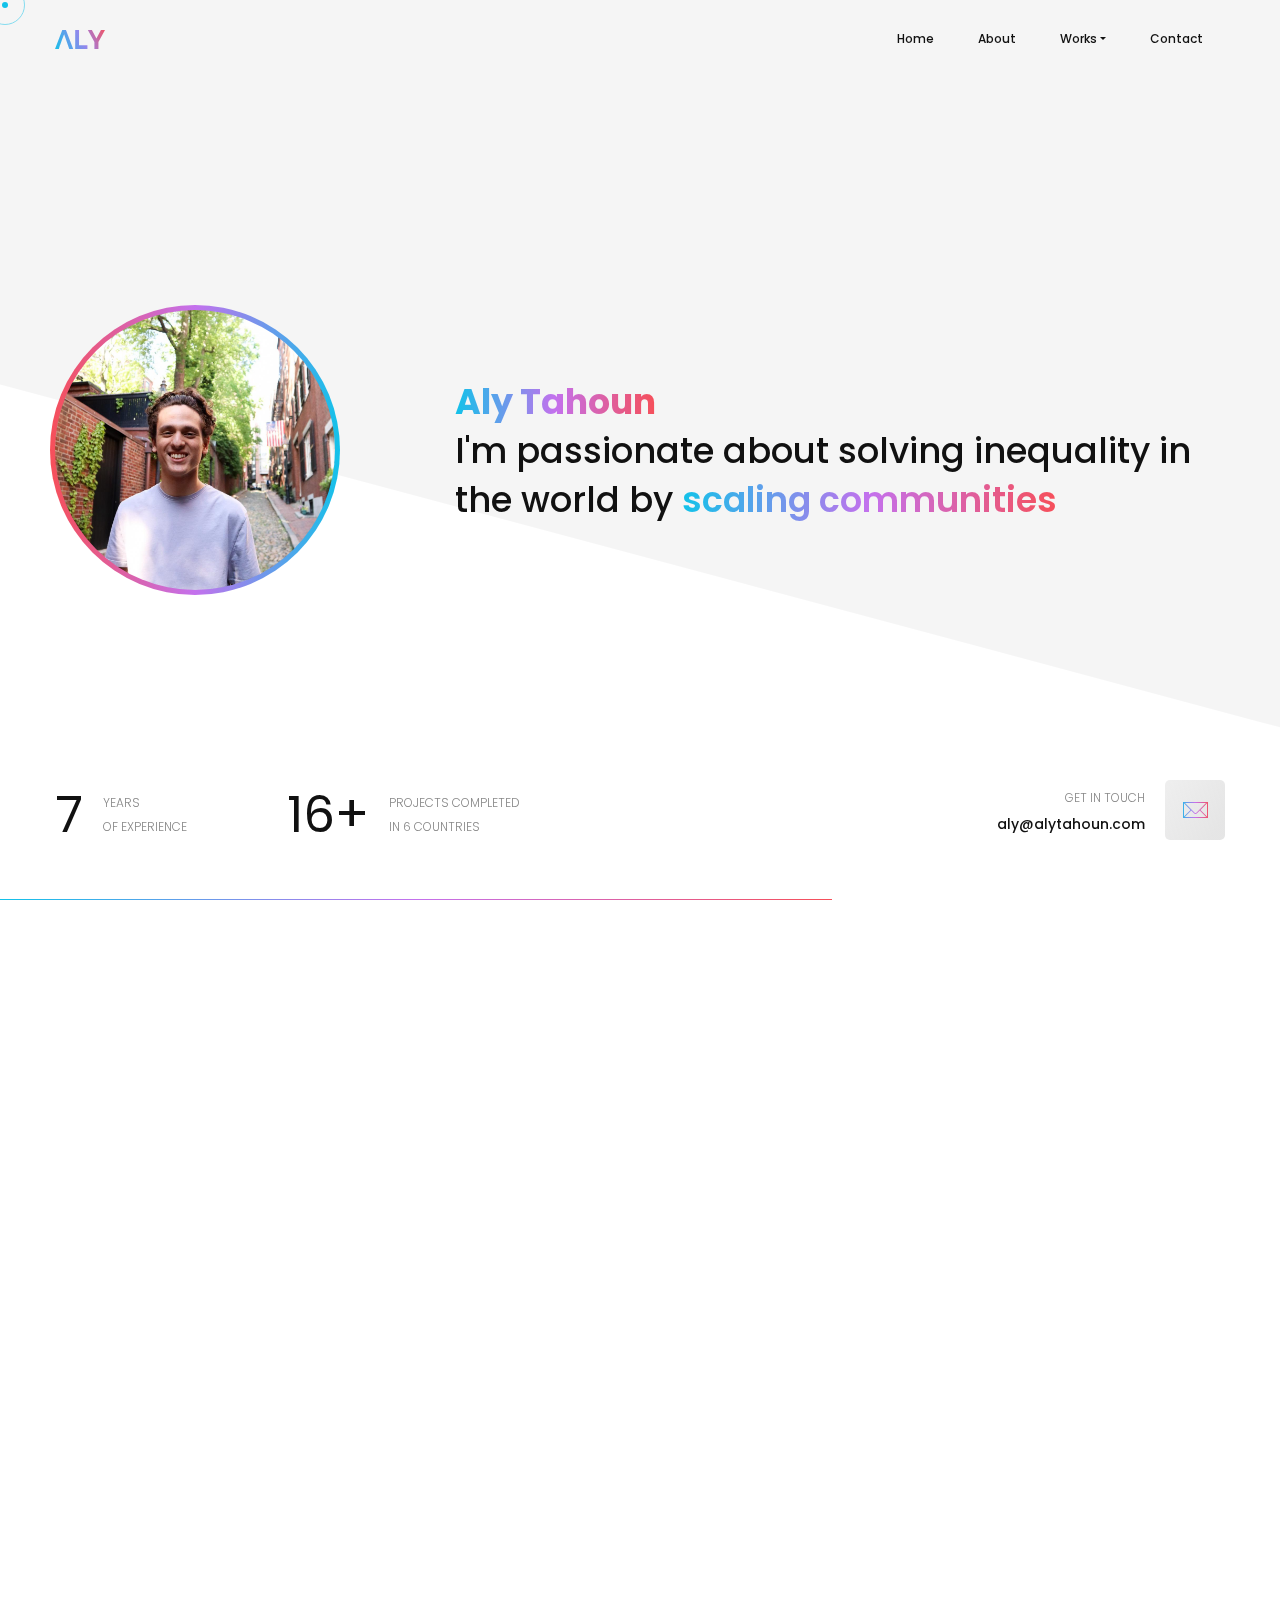
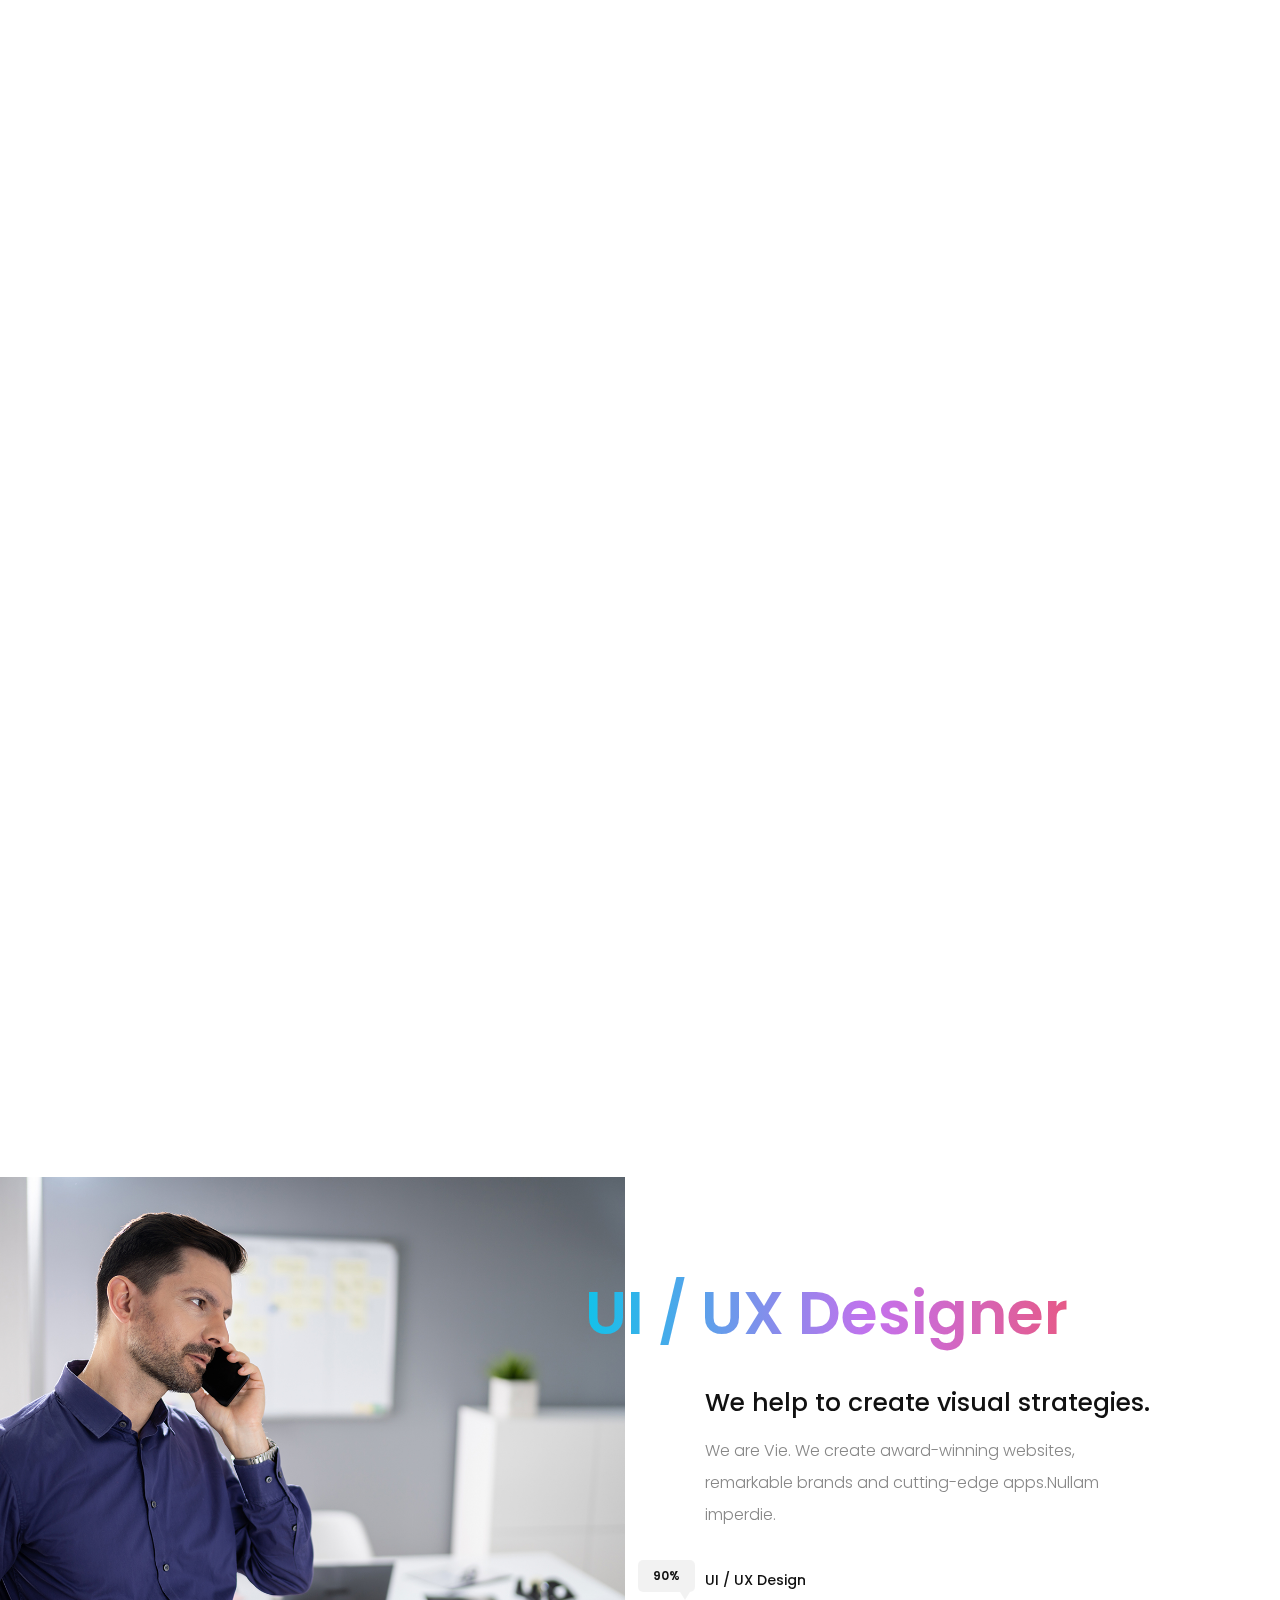
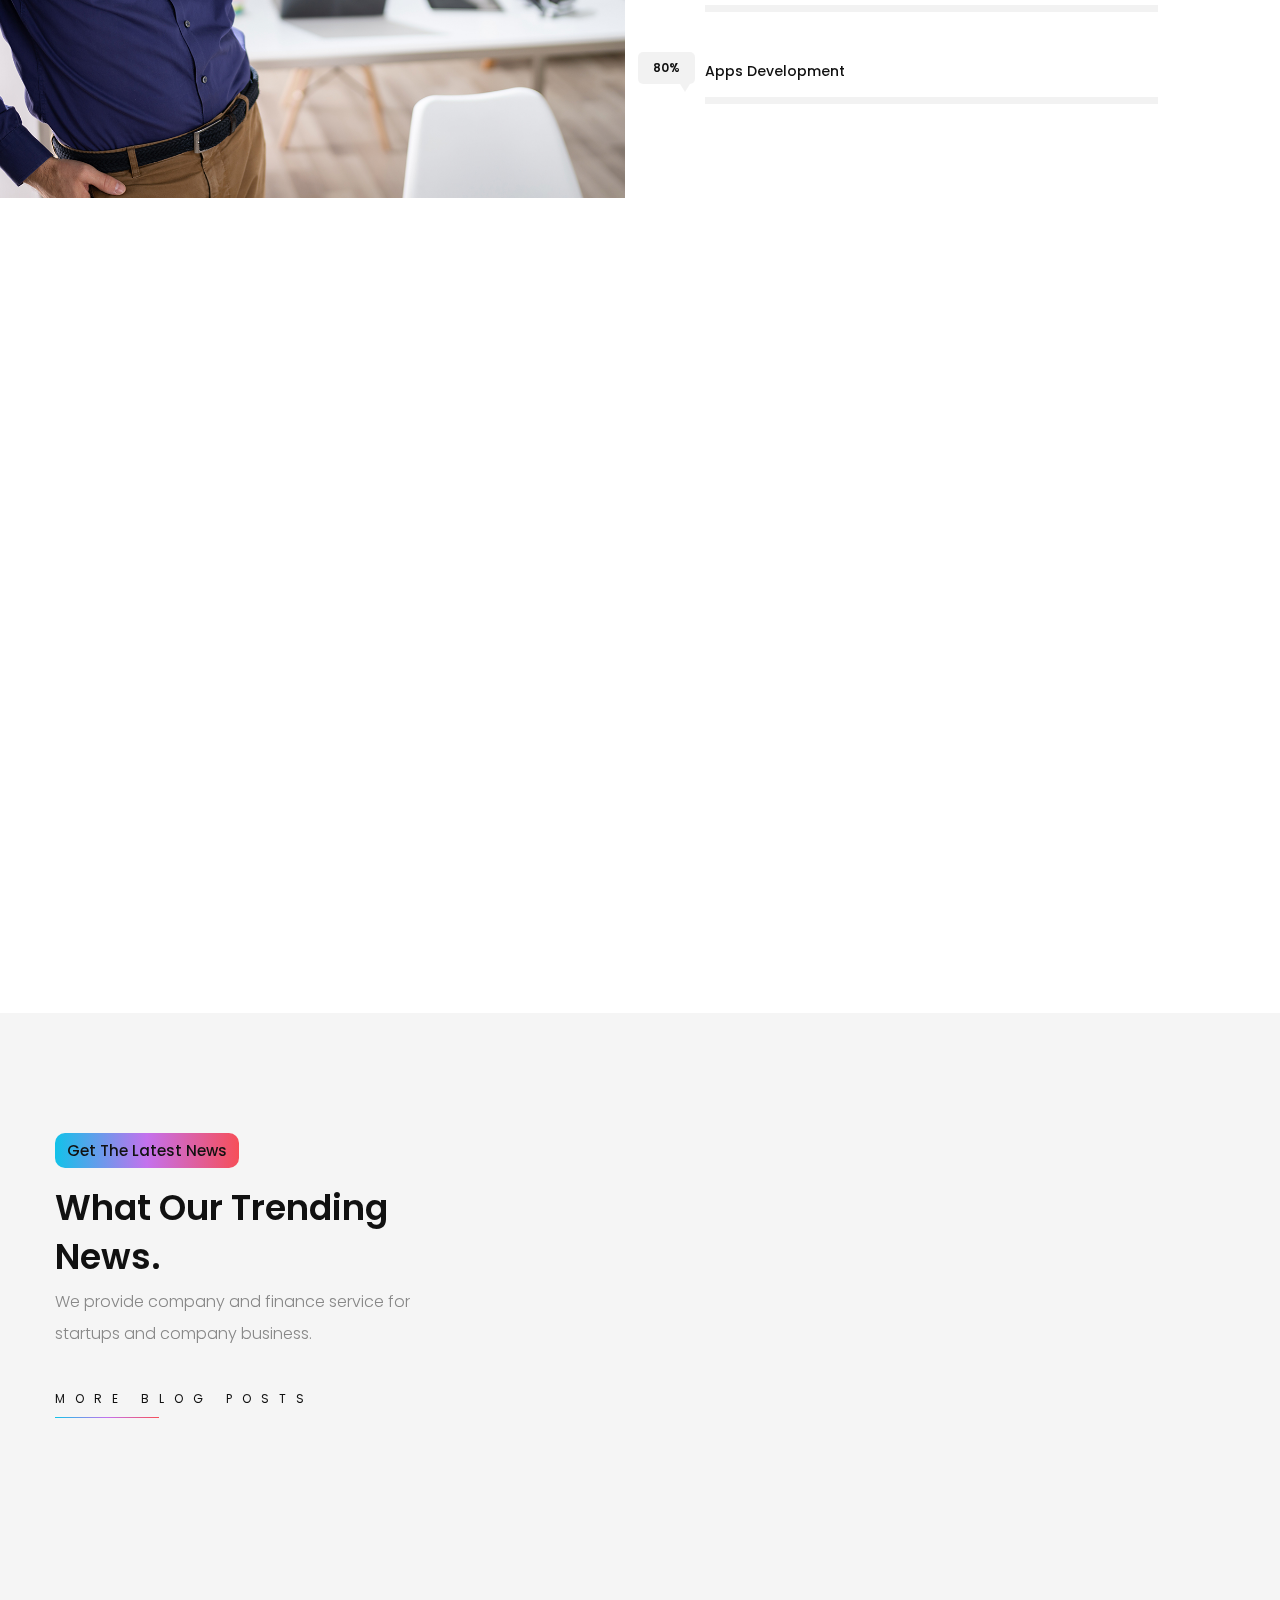
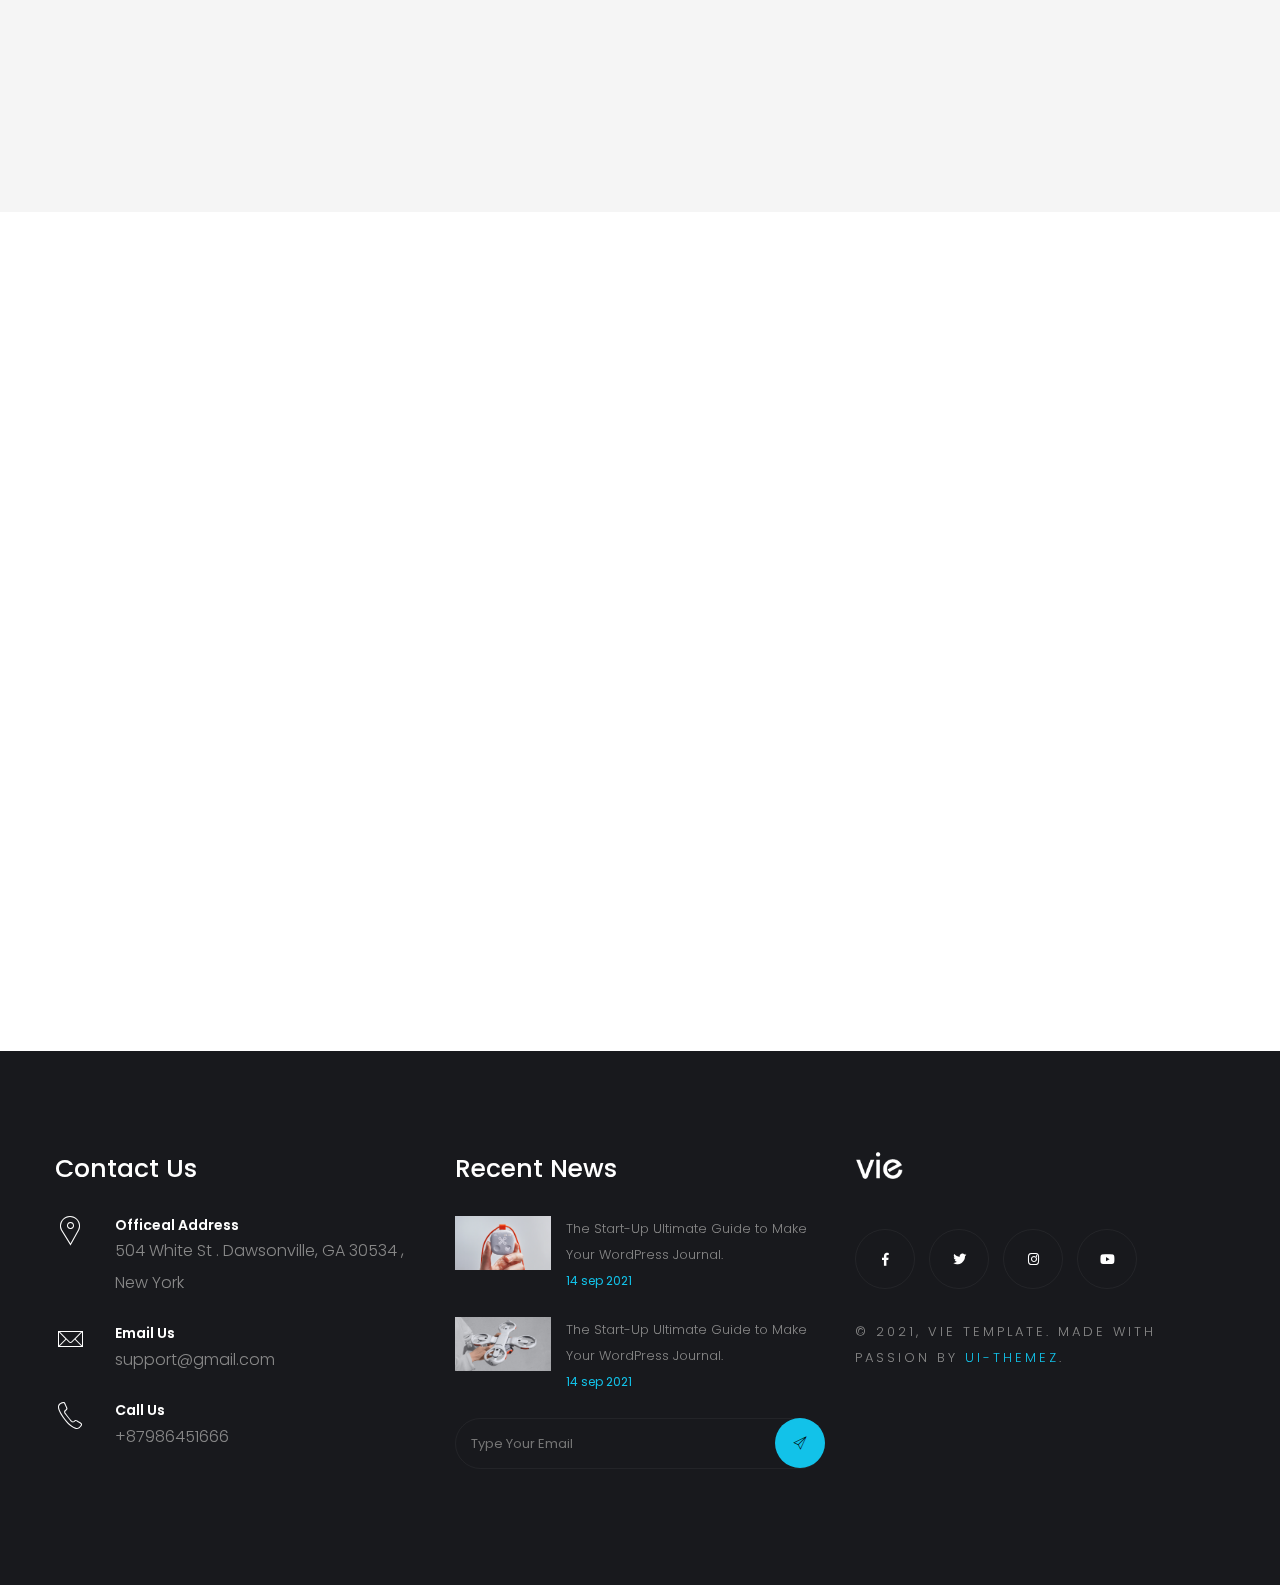
==== index.html @ 2eaebd4e "files init" ====
<!DOCTYPE html>
<html lang="zxx">
<head>

    <!-- Metas -->
    <meta charset="utf-8">
    <meta http-equiv="X-UA-Compatible" content="IE=edge" />
    <meta name="viewport" content="width=device-width, initial-scale=1, maximum-scale=1" />
    <meta name="keywords" content="innovation research Aly Tahoun " />
    <meta name="description" content="Explore the world in my eyes as I continue to " />
    <meta name="author" content="Aly Tahoun" />

    <!-- Title  -->
    <title>Aly Tahoun ✊</title>

    <!-- Favicon -->
    <link rel="shortcut icon" href="img/favicon.svg" />

    <!-- Google Fonts -->
    <link href="https://fonts.googleapis.com/css?family=Poppins:100,200,300,400,500,600,700,800,900&amp;display=swap"
        rel="stylesheet">
    <link
        href="https://fonts.googleapis.com/css2?family=Montserrat+Alternates:wght@100;200;300;400;500;600;700;800;900&amp;display=swap"
        rel="stylesheet">

    <!-- Plugins -->
    <link rel="stylesheet" href="css/plugins.css" />

    <!-- Core Style Css -->
    <link rel="stylesheet" href="css/style.css" />

</head>

<body>


    <!-- ==================== Start Loading ==================== -->

    <div class="loading">
        <span>A</span>
        <span>l</span>
        <span>y</span>
        <span> </span>
        <span>t</span>
        <span>a</span>
        <span>h</span>
        <span>o</span>
        <span>u</span>
        <span>n</span>
    </div>

    <div id="preloader">
    </div>

    <!-- ==================== End Loading ==================== -->



    <!-- ==================== Start progress-scroll-button ==================== -->

    <div class="progress-wrap cursor-pointer">
        <svg class="progress-circle svg-content" width="100%" height="100%" viewBox="-1 -1 102 102">
            <path d="M50,1 a49,49 0 0,1 0,98 a49,49 0 0,1 0,-98" />
        </svg>
    </div>

    <!-- ==================== End progress-scroll-button ==================== -->



    <!-- ==================== Start cursor ==================== -->

    <div class="mouse-cursor cursor-outer"></div>
    <div class="mouse-cursor cursor-inner"></div>

    <!-- ==================== End cursor ==================== -->



    <!-- ==================== Start Navbar ==================== -->

    <nav class="navbar navbar-expand-lg light">
        <div class="container">

            <!-- Logo -->
            <a class="logo" href="index.html">
                <img src="img/logo.svg" alt="logo">
            </a>

            <button class="navbar-toggler" type="button" data-toggle="collapse" data-target="#navbarSupportedContent"
                aria-controls="navbarSupportedContent" aria-expanded="false" aria-label="Toggle navigation">
                <span class="icon-bar"><i class="fas fa-bars"></i></span>
            </button>

            <!-- navbar links -->
            <div class="collapse navbar-collapse" id="navbarSupportedContent">
                <ul class="navbar-nav ml-auto">
                    <li class="nav-item">
                        <a class="nav-link" href="index.html">Home</a>
                    </li>
                    <li class="nav-item">
                        <a class="nav-link" href="about.html">About</a>
                    </li>
                    <li class="nav-item dropdown">
                        <a class="nav-link dropdown-toggle" data-toggle="dropdown" href="#" role="button"
                            aria-haspopup="true" aria-expanded="false">Works</a>
                        <div class="dropdown-menu">
                            <a class="dropdown-item" href="showcase.html">Showcase</a>
                            <a class="dropdown-item" href="works.html">Portfolio</a>
                        </div>
                    </li>
                    <li class="nav-item">
                        <a class="nav-link" href="contact.html">Contact</a>
                    </li>
                </ul>
            </div>
        </div>
    </nav>

    <!-- ==================== End Navbar ==================== -->



    <!-- ==================== Start Slider ==================== -->

    <header class="freelancre valign">
        <div class="container">
            <div class="row">
                <div class="col-lg-4">
                    <div class="img">
                        <img src="img/aly-head-2.jpeg" alt="">
                    </div>
                </div>
                <div class="col-lg-8 valign">
                    <div class="cont">
                        <h1 class="cd-headline clip"><b class="heading-font">Aly Tahoun</b><br>I'm passionate about solving inequality in the world
                            by <span class="cd-words-wrapper">
                                <b class="is-visible color-font fw-600">scaling communities</b>
                                <b class="color-font fw-600">spearheading change</b>
                                <b class="color-font fw-600">pursuing education</b>
                            </span></h1>
                    </div>
                </div>
            </div>

            <div class="states">
                <div class="container">
                    <ul class="flex">
                        <li class="flex">
                            <div class="numb valign">
                                <h3>7</h3>
                            </div>
                            <div class="text valign">
                                <p>Years <br> Of Experience</p>
                            </div>
                        </li>

                        <li class="flex">
                            <div class="numb valign">
                                <h3>16+</h3>
                            </div>
                            <div class="text valign">
                                <p>Projects Completed <br> In 6 Countries </p>
                            </div>
                        </li>

                        <li class="mail-us">
                            <a href="mailto:mailto:alyttahoun@gmail.com?subject=What's Up!">
                                <div class="flex">
                                    <div class="text valign">
                                        <div class="full-width">
                                            <p>Get In Touch</p>
                                            <h6>aly@alytahoun.com</h6>
                                        </div>
                                    </div>
                                    <div class="mail-icon">
                                        <div class="icon-box">
                                            <span class="icon color-font pe-7s-mail"></span>
                                        </div>
                                    </div>
                                </div>
                            </a>
                        </li>
                    </ul>
                </div>
            </div>
        </div>
        <div class="line bottom left"></div>
    </header>

    <!-- ==================== End Slider ==================== -->



    <!-- ==================== Start Services ==================== -->

    <section class="services box lficon section-padding position-re">
        <div class="container">
            <div class="row justify-content-center">
                <div class="col-lg-8 col-md-10">
                    <div class="sec-head  text-center">
                        <h6 class="wow fadeIn" data-wow-delay=".5s">Best Features</h6>
                        <h3 class="wow color-font">We are a new digital product development agency</h3>
                    </div>
                </div>
            </div>
            <div class="row">
                <div class="col-lg-6 wow fadeInLeft" data-wow-delay=".5s">
                    <div class="item-box no-curve">
                        <div>
                            <span class="icon color-font pe-7s-paint-bucket"></span>
                        </div>
                        <div class="cont">
                            <h6>Graphic Design</h6>
                            <p>Tempore corrupti temporibus fuga earum asperiores fugit laudantium.</p>
                        </div>
                    </div>
                </div>
                <div class="col-lg-6 wow fadeInLeft" data-wow-delay=".7s">
                    <div class="item-box no-curve">
                        <div>
                            <span class="icon color-font pe-7s-phone"></span>
                        </div>
                        <div class="cont">
                            <h6>Web & Mobile Design</h6>
                            <p>Tempore corrupti temporibus fuga earum asperiores fugit.</p>
                        </div>
                    </div>
                </div>
                <div class="col-lg-6 wow fadeInLeft" data-wow-delay=".9s">
                    <div class="item-box no-curve">
                        <div>
                            <span class="icon color-font pe-7s-display1"></span>
                        </div>
                        <div class="cont">
                            <h6>Social media Marketing</h6>
                            <p>Tempore corrupti temporibus fuga earum asperiores fugit.</p>
                        </div>
                    </div>
                </div>
                <div class="col-lg-6 wow fadeInLeft" data-wow-delay=".5s">
                    <div class="item-box no-curve">
                        <div>
                            <span class="icon color-font pe-7s-diskette"></span>
                        </div>
                        <div class="cont">
                            <h6>Document Legal Policy</h6>
                            <p>Tempore corrupti temporibus fuga earum asperiores fugit laudantium.</p>
                        </div>
                    </div>
                </div>
            </div>
        </div>
        <div class="line bottom right"></div>
    </section>

    <!-- ==================== End Services ==================== -->



    <!-- ==================== Start works ==================== -->

    <section class="portfolio-frl section-padding pb-70">
        <div class="container">
            <div class="row justify-content-center">
                <div class="col-lg-8 col-md-10">
                    <div class="sec-head  text-center">
                        <h6 class="wow fadeIn" data-wow-delay=".5s">Portfolio</h6>
                        <h3 class="wow color-font">Our Recent Web Design & <br> Some Past Projects.</h3>
                    </div>
                </div>
            </div>
        </div>
        <div class="container">
            <div class="row">

                <!-- filter links -->
                <div class="filtering col-12">
                    <div class="filter wow fadeIn" data-wow-delay=".5s">
                        <span data-filter='*' class="active">All</span>
                        <span data-filter='.brand'>Branding</span>
                        <span data-filter='.web'>Mobile App</span>
                        <span data-filter='.graphic'>Creative</span>
                    </div>
                </div>

                <!-- gallery -->
                <div class="gallery full-width">

                    <!-- gallery item -->
                    <div class="col-md-6 items graphic lg-mr wow fadeInUp" data-wow-delay=".4s">
                        <div class="item-img">
                            <div class="cont">
                                <h6>Creative Mobile App</h6>
                                <p>Ui / Ux creative mobile app design</p>
                            </div>
                            <a href="project-details2.html" class="rota">
                                <img src="img/portfolio/freelancer/1.jpg" alt="image">
                                <div class="item-img-overlay"></div>
                            </a>
                            <div class="tags">
                                <span>
                                    <a href="#0">App</a>
                                </span>
                                <span>
                                    <a href="#0">Fitnes</a>
                                </span>
                                <span>
                                    <a href="#0">Creative</a>
                                </span>
                            </div>
                        </div>
                    </div>

                    <!-- gallery item -->
                    <div class="col-md-6 items web wow fadeInUp" data-wow-delay=".4s">
                        <div class="item-img">
                            <div class="cont">
                                <h6>Creative Mobile App</h6>
                                <p>Ui / Ux creative mobile app design</p>
                            </div>
                            <a href="project-details2.html" class="rota">
                                <img src="img/portfolio/freelancer/2.jpg" alt="image">
                                <div class="item-img-overlay"></div>
                            </a>
                            <div class="tags">
                                <span>
                                    <a href="#0">App</a>
                                </span>
                                <span>
                                    <a href="#0">Fitnes</a>
                                </span>
                                <span>
                                    <a href="#0">Creative</a>
                                </span>
                            </div>
                        </div>
                    </div>

                    <!-- gallery item -->
                    <div class="col-md-6 items web wow fadeInUp" data-wow-delay=".4s">
                        <div class="item-img">
                            <div class="cont">
                                <h6>Creative Mobile App</h6>
                                <p>Ui / Ux creative mobile app design</p>
                            </div>
                            <a href="project-details2.html" class="rota">
                                <img src="img/portfolio/freelancer/3.jpg" alt="image">
                                <div class="item-img-overlay"></div>
                            </a>
                            <div class="tags">
                                <span>
                                    <a href="#0">App</a>
                                </span>
                                <span>
                                    <a href="#0">Fitnes</a>
                                </span>
                                <span>
                                    <a href="#0">Creative</a>
                                </span>
                            </div>
                        </div>
                    </div>

                    <!-- gallery item -->
                    <div class="col-md-6 items web graphic wow fadeInUp" data-wow-delay=".4s">
                        <div class="item-img">
                            <div class="cont">
                                <h6>Creative Mobile App</h6>
                                <p>Ui / Ux creative mobile app design</p>
                            </div>
                            <a href="project-details2.html" class="rota">
                                <img src="img/portfolio/freelancer/4.jpg" alt="image">
                                <div class="item-img-overlay"></div>
                            </a>
                            <div class="tags">
                                <span>
                                    <a href="#0">App</a>
                                </span>
                                <span>
                                    <a href="#0">Fitnes</a>
                                </span>
                                <span>
                                    <a href="#0">Creative</a>
                                </span>
                            </div>
                        </div>
                    </div>

                    <!-- gallery item -->
                    <div class="col-md-6 items brand wow fadeInUp" data-wow-delay=".4s">
                        <div class="item-img">
                            <div class="cont">
                                <h6>Creative Mobile App</h6>
                                <p>Ui / Ux creative mobile app design</p>
                            </div>
                            <a href="project-details2.html" class="rota">
                                <img src="img/portfolio/freelancer/5.jpg" alt="image">
                                <div class="item-img-overlay"></div>
                            </a>
                            <div class="tags">
                                <span>
                                    <a href="#0">App</a>
                                </span>
                                <span>
                                    <a href="#0">Fitnes</a>
                                </span>
                                <span>
                                    <a href="#0">Creative</a>
                                </span>
                            </div>
                        </div>
                    </div>

                    <!-- gallery item -->
                    <div class="col-md-6 items brand wow fadeInUp" data-wow-delay=".4s">
                        <div class="item-img">
                            <div class="cont">
                                <h6>Creative Mobile App</h6>
                                <p>Ui / Ux creative mobile app design</p>
                            </div>
                            <a href="project-details2.html" class="rota">
                                <img src="img/portfolio/freelancer/6.jpg" alt="image">
                                <div class="item-img-overlay"></div>
                            </a>
                            <div class="tags">
                                <span>
                                    <a href="#0">App</a>
                                </span>
                                <span>
                                    <a href="#0">Fitnes</a>
                                </span>
                                <span>
                                    <a href="#0">Creative</a>
                                </span>
                            </div>
                        </div>
                    </div>

                </div>

            </div>
        </div>
    </section>

    <!-- ==================== End works ==================== -->



    <!-- ==================== Start about ==================== -->

    <section class="about-cr">
        <div class="container-fluid">
            <div class="row">
                <div class="col-lg-6 img md-mb50">
                    <img src="img/intro/4.jpg" alt="">
                </div>
                <div class="col-lg-5 valign">
                    <div class="cont full-width">
                        <h3 class="color-font">UI / UX Designer</h3>
                        <h5 class="co-tit mb-15">We help to create
                            visual strategies.</h5>
                        <p>We are Vie. We create award-winning websites, remarkable brands and cutting-edge
                            apps.Nullam
                            imperdie.</p>
                        <div class="skills-box mt-40">
                            <div class="skill-item">
                                <h5 class="fz-14 mb-15">UI / UX Design</h5>
                                <div class="skill-progress">
                                    <div class="progres" data-value="90%"></div>
                                </div>
                            </div>
                            <div class="skill-item">
                                <h5 class="fz-14 mb-15">Apps Development</h5>
                                <div class="skill-progress">
                                    <div class="progres" data-value="80%"></div>
                                </div>
                            </div>
                        </div>
                    </div>
                </div>
            </div>
        </div>
    </section>

    <!-- ==================== End about ==================== -->



    <!-- ==================== Start testimonials ==================== -->

    <section class="testimonials section-padding">
        <div class="container">
            <div class="row justify-content-center">
                <div class="col-lg-8 col-md-10">
                    <div class="sec-head  text-center">
                        <h6 class="wow fadeIn" data-wow-delay=".5s">Testimonials</h6>
                        <h3 class="wow color-font">We love our clients from all over the world.</h3>
                    </div>
                </div>
            </div>
        </div>
        <div class="container-fluid position-re">
            <div class="row wow fadeInUp" data-wow-delay=".5s">
                <div class="col-lg-12">
                    <div class="slic-item">
                        <div class="item">
                            <div class="info inf-lrg valign">
                                <div class="cont">
                                    <div class="author">
                                        <div class="img">
                                            <img src="img/clients/1.jpg" alt="">
                                        </div>
                                        <h6 class="author-name color-font">Alex Regelman</h6>
                                        <span class="author-details">Co-founder, Colabrio</span>
                                    </div>
                                </div>
                            </div>
                            <p class="fz-20 fw-200">I would highly recommend Vie Digital. I worked with the team on an
                                animation for our
                                ‘Click & Collect’ service.</p>
                        </div>
                        <div class="item">
                            <div class="info inf-lrg valign">
                                <div class="cont">
                                    <div class="author">
                                        <div class="img">
                                            <img src="img/clients/1.jpg" alt="">
                                        </div>
                                        <h6 class="author-name color-font">Alex Regelman</h6>
                                        <span class="author-details">Co-founder, Colabrio</span>
                                    </div>
                                </div>
                            </div>
                            <p class="fz-20 fw-200">I would highly recommend Vie Digital. I worked with the team on an
                                animation for our
                                ‘Click & Collect’ service.</p>
                        </div>
                        <div class="item">
                            <div class="info inf-lrg valign">
                                <div class="cont">
                                    <div class="author">
                                        <div class="img">
                                            <img src="img/clients/1.jpg" alt="">
                                        </div>
                                        <h6 class="author-name color-font">Alex Regelman</h6>
                                        <span class="author-details">Co-founder, Colabrio</span>
                                    </div>
                                </div>
                            </div>
                            <p class="fz-20 fw-200">I would highly recommend Vie Digital. I worked with the team on an
                                animation for our
                                ‘Click & Collect’ service.</p>
                        </div>
                        <div class="item">
                            <div class="info inf-lrg valign">
                                <div class="cont">
                                    <div class="author">
                                        <div class="img">
                                            <img src="img/clients/1.jpg" alt="">
                                        </div>
                                        <h6 class="author-name color-font">Alex Regelman</h6>
                                        <span class="author-details">Co-founder, Colabrio</span>
                                    </div>
                                </div>
                            </div>
                            <p class="fz-20 fw-200">I would highly recommend Vie Digital. I worked with the team on an
                                animation for our
                                ‘Click & Collect’ service.</p>
                        </div>
                    </div>
                </div>
            </div>

            <div class="arrows">
                <div class="container">
                    <div class="next cursor-pointer">
                        <span class="pe-7s-angle-right"></span>
                    </div>
                    <div class="prev cursor-pointer">
                        <span class="pe-7s-angle-left"></span>
                    </div>
                </div>
            </div>
        </div>
    </section>

    <!-- ==================== End testimonials ==================== -->



    <!-- ==================== Start Blog ==================== -->

    <section class="blog-list section-padding sub-bg">
        <div class="container">
            <div class="row">
                <div class="col-lg-4">
                    <div class="head md-mb50">
                        <h6 class="back-color">Get The Latest News</h6>
                        <h3>What Our Trending News.</h3>
                        <p>We provide company and finance service for
                            startups and company business.</p>
                        <a href="#0">
                            <span>More Blog Posts</span>
                        </a>
                    </div>
                </div>
                <div class="col-lg-7 offset-lg-1">
                    <div class="item wow fadeInUp" data-wow-delay=".3s">
                        <div class="img valign">
                            <img src="img/blog/1.jpg" alt="">
                        </div>
                        <div class="cont valign">
                            <div>
                                <div class="info">
                                    <a href="#0" class="date">
                                        <span><i>06</i> August</span>
                                    </a>
                                    <span>/</span>
                                    <a href="#0" class="tag">
                                        <span>WordPress</span>
                                    </a>
                                </div>
                                <h5>
                                    <a href="#0">How to use solid color combine with simple furnitures.</a>
                                </h5>
                            </div>
                        </div>
                    </div>
                    <div class="item wow fadeInUp" data-wow-delay=".5s">
                        <div class="img valign">
                            <img src="img/blog/2.jpg" alt="">
                        </div>
                        <div class="cont valign">
                            <div>
                                <div class="info">
                                    <a href="#0" class="date">
                                        <span><i>06</i> August</span>
                                    </a>
                                    <span>/</span>
                                    <a href="#0" class="tag">
                                        <span>WordPress</span>
                                    </a>
                                </div>
                                <h5>
                                    <a href="#0">How to use solid color combine with simple furnitures.</a>
                                </h5>
                            </div>
                        </div>
                    </div>
                    <div class="item wow fadeInUp" data-wow-delay=".3s">
                        <div class="img valign">
                            <img src="img/blog/3.jpg" alt="">
                        </div>
                        <div class="cont valign">
                            <div>
                                <div class="info">
                                    <a href="#0" class="date">
                                        <span><i>06</i> August</span>
                                    </a>
                                    <span>/</span>
                                    <a href="#0" class="tag">
                                        <span>WordPress</span>
                                    </a>
                                </div>
                                <h5>
                                    <a href="#0">How to use solid color combine with simple furnitures.</a>
                                </h5>
                            </div>
                        </div>
                    </div>
                </div>
            </div>
        </div>
    </section>

    <!-- ==================== End Blog ==================== -->



    <!-- ==================== Start Contact ==================== -->

    <section class="contact-sec style2 section-padding position-re">
        <div class="container">
            <div class="row justify-content-center">
                <div class="col-lg-8 col-md-10">
                    <div class="sec-head  text-center">
                        <h6 class="wow fadeIn" data-wow-delay=".5s">Contact Us</h6>
                        <h3 class="wow color-font">Let’s Get in Touch And Make Magic Together.</h3>
                    </div>
                </div>
            </div>
            <div class="row justify-content-center">
                <div class="col-lg-10">
                    <div class="form wow fadeInUp" data-wow-delay=".5s">
                        <form id="contact-form" method="post" action="https://www.smartinnovates.com/uithemez/item/vie1/vie-light/contact.php">

                            <div class="messages"></div>

                            <div class="controls">

                                <div class="row">
                                    <div class="col-lg-4">
                                        <div class="form-group">
                                            <input id="form_name" type="text" name="name" placeholder="Name"
                                                required="required">
                                        </div>
                                    </div>
                                    <div class="col-lg-4">
                                        <div class="form-group">
                                            <input id="form_email" type="email" name="email" placeholder="Email"
                                                required="required">
                                        </div>
                                    </div>
                                    <div class="col-lg-4">
                                        <div class="form-group">
                                            <input id="form_name" type="text" name="name" placeholder="Name"
                                                required="required">
                                        </div>
                                    </div>
                                    <div class="col-12">
                                        <div class="form-group">
                                            <textarea id="form_message" name="message" placeholder="Message" rows="4"
                                                required="required"></textarea>
                                        </div>
                                    </div>
                                    <div class="col-12">
                                        <div class="text-center">
                                            <a href="#0" class="butn bord curve mt-30">
                                                <span>Send Massege</span>
                                            </a>
                                        </div>
                                    </div>
                                </div>
                            </div>
                        </form>
                    </div>
                </div>
            </div>
        </div>
    </section>

    <!-- ==================== End Contact ==================== -->



    <!-- ==================== Start Footer ==================== -->

    <footer class="sub-bg">
        <div class="container">
            <div class="row">
                <div class="col-lg-4">
                    <div class="item md-mb50">
                        <div class="title">
                            <h5>Contact Us</h5>
                        </div>
                        <ul>
                            <li>
                                <span class="icon pe-7s-map-marker"></span>
                                <div class="cont">
                                    <h6>Officeal Address</h6>
                                    <p>504 White St . Dawsonville,
                                        GA 30534 , New York</p>
                                </div>
                            </li>
                            <li>
                                <span class="icon pe-7s-mail"></span>
                                <div class="cont">
                                    <h6>Email Us</h6>
                                    <p>support@gmail.com</p>
                                </div>
                            </li>
                            <li>
                                <span class="icon pe-7s-call"></span>
                                <div class="cont">
                                    <h6>Call Us</h6>
                                    <p>+87986451666</p>
                                </div>
                            </li>
                        </ul>
                    </div>
                </div>
                <div class="col-lg-4">
                    <div class="item md-mb50">
                        <div class="title">
                            <h5>Recent News</h5>
                        </div>
                        <ul>
                            <li>
                                <div class="img">
                                    <img src="img/blog/1.jpg" alt="">
                                </div>
                                <div class="sm-post">
                                    <p>The Start-Up Ultimate Guide to Make Your WordPress
                                        Journal.</p>
                                    <span class="date">14 sep 2021</span>
                                </div>
                            </li>
                            <li>
                                <div class="img">
                                    <img src="img/blog/2.jpg" alt="">
                                </div>
                                <div class="sm-post">
                                    <p>The Start-Up Ultimate Guide to Make Your WordPress
                                        Journal.</p>
                                    <span class="date">14 sep 2021</span>
                                </div>
                            </li>
                            <li>
                                <div class="subscribe">
                                    <input type="text" placeholder="Type Your Email">
                                    <span class="subs pe-7s-paper-plane"></span>
                                </div>
                            </li>
                        </ul>
                    </div>
                </div>
                <div class="col-lg-4">
                    <div class="item">
                        <div class="logo">
                            <img src="img/logo-light.png" alt="">
                        </div>
                        <div class="social">
                            <a href="#0"><i class="fab fa-facebook-f"></i></a>
                            <a href="#0"><i class="fab fa-twitter"></i></a>
                            <a href="#0"><i class="fab fa-instagram"></i></a>
                            <a href="#0"><i class="fab fa-youtube"></i></a>
                        </div>
                        <div class="copy-right">
                            <p>© 2021, Vie Template. Made with passion by <a href="#0">UI-ThemeZ</a>.</p>
                        </div>
                    </div>
                </div>
            </div>
        </div>
    </footer>

    <!-- ==================== End Footer ==================== -->





    <!-- jQuery -->
    <script src="js/jquery-3.0.0.min.js"></script>
    <script src="js/jquery-migrate-3.0.0.min.js"></script>

    <!-- plugins -->
    <script src="js/plugins.js"></script>

    <!-- animated.headline -->
    <script src="js/animated.headline.js"></script>

    <!-- custom scripts -->
    <script src="js/scripts.js"></script>

</body>
</html>
---- css/plugins.css ----
/*-----------------------------------------------------------------------------------

	Theme Name: Vie
	Theme URI: http://
	Description: Creative agency & portfolio
	Author: ui-themez
	Author URI: http://themeforest.net/user/ui-themez
	Version: 1.0

-----------------------------------------------------------------------------------*/

/* ----------------------------------------------------------------
			[ All Css Plugins & Helper Classes File ]
-----------------------------------------------------------------*/

/* == bootstrap == */
@import url("plugins/bootstrap.min.css");

/* == animate css == */
@import url("plugins/animate.css");

/* == ionicons icon font == */
@import url("plugins/ionicons.min.css");

/* == pe-icon-7-stroke == */
@import url("plugins/pe-icon-7-stroke.css");

/* == fontawesome icon font == */
@import url("plugins/fontawesome-all.min.css");

/* == justifiedGallery.min == */
@import url("plugins/justifiedGallery.min.css");

/* == magnific-popup == */
@import url("plugins/magnific-popup.css");

/* == YouTubePopUp == */
@import url("plugins/YouTubePopUp.css");

/* == slick carousel == */
@import url("plugins/slick.css");
@import url("plugins/slick-theme.css");

/* == swiper.min font == */
@import url("plugins/swiper.min.css");
---- css/style.css ----
/*-----------------------------------------------------------------------------------

    Theme Name: Vie
    Theme URI: http://
    Description: Creative Agency & Portfolio
    Author: UI-ThemeZ
    Author URI: http://themeforest.net/user/UI-ThemeZ
    Version: 1.0

-----------------------------------------------------------------------------------*/
/* ----------------------------------------------------------------

== Table Of Content

    |--- BASE

        |- typography
        |- helper classes

    |--- SHORTCODES

        |- extra
        |- overlay
        |- section-heading
        |- buttons
        |- navbar
        |- sliders
        |- intro
        |- feature-box
        |- clients
        |- counter
        |- portfolio
        |- process
        |- progress-bar
        |- tabs
        |- team
        |- testimonials
        |- blog
        |- contact-form
        |- footers

    |--- BASE

        |- responsive
	


---------------------------------------------------------------- */
/* ====================== [ Start Typography  ] ====================== */
* {
  margin: 0;
  padding: 0;
  -webkit-box-sizing: border-box;
  box-sizing: border-box;
  outline: none;
  list-style: none;
}

html {
  -webkit-box-sizing: border-box;
  box-sizing: border-box;
  -webkit-font-smoothing: antialiased;
}

body {
  color: #111;
  line-height: 1.5;
  font-weight: 400;
  overflow-x: hidden !important;
  font-family: 'Poppins', sans-serif;
}

img {
  width: 100%;
  height: auto;
}

span, a, a:hover {
  display: inline-block;
  color: inherit;
}

h1 {
  font-size: 55px;
}

h2 {
  font-size: 40px;
}

h3 {
  font-size: 35px;
}

h4 {
  font-size: 30px;
}

h5 {
  font-size: 25px;
}

h6 {
  font-size: 18px;
}

h1, h2, h3, h4, h5, h6 {
  margin: 0;
  line-height: 1.4;
  font-weight: 500;
}

p {
  color: #888;
  font-size: 16px;
  font-weight: 300;
  line-height: 2;
  margin: 0;
}

a, span {
  display: inline-block;
}

a:hover, span:hover {
  text-decoration: none;
}

.container {
  max-width: 1200px;
}

.custom-font {
  font-family: 'Poppins', sans-serif;
}

.heading-font {
  opacity: 1 !important;
  background: -webkit-gradient(linear, left top, right top, from(#12c2e9), color-stop(#c471ed), to(#f64f59));
  background: -webkit-linear-gradient(left, #12c2e9, #c471ed, #f64f59);
  background: -o-linear-gradient(left, #12c2e9, #c471ed, #f64f59);
  background: linear-gradient(to right, #12c2e9, #c471ed, #f64f59);
  -webkit-background-clip: text;
  -webkit-text-fill-color: transparent;
}

.color-font {
  background: -webkit-gradient(linear, left top, right top, from(#12c2e9), color-stop(#c471ed), to(#f64f59));
  background: -webkit-linear-gradient(left, #12c2e9, #c471ed, #f64f59);
  background: -o-linear-gradient(left, #12c2e9, #c471ed, #f64f59);
  background: linear-gradient(to right, #12c2e9, #c471ed, #f64f59);
  -webkit-background-clip: text;
  -webkit-text-fill-color: transparent;
}

.back-color {
  background: -webkit-gradient(linear, left top, right top, from(#12c2e9), color-stop(#c471ed), to(#f64f59));
  background: -webkit-linear-gradient(left, #12c2e9, #c471ed, #f64f59);
  background: -o-linear-gradient(left, #12c2e9, #c471ed, #f64f59);
  background: linear-gradient(to right, #12c2e9, #c471ed, #f64f59);
}

.line {
  position: absolute;
  height: 1px;
  width: 65%;
  background: -webkit-gradient(linear, left top, right top, from(#12c2e9), color-stop(#c471ed), to(#f64f59));
  background: -webkit-linear-gradient(left, #12c2e9, #c471ed, #f64f59);
  background: -o-linear-gradient(left, #12c2e9, #c471ed, #f64f59);
  background: linear-gradient(to right, #12c2e9, #c471ed, #f64f59);
}

.line.top {
  top: 0;
}

.line.bottom {
  bottom: 0;
}

.line.left {
  left: 0;
}

.line.right {
  right: 0;
}

/* ====================== [ End Typography  ] ====================== */
/* ====================== [ Start Helper Classes  ] ====================== */
.o-hidden {
  overflow: hidden;
}

.position-re {
  position: relative;
}

.ontop {
  position: relative;
  z-index: 7;
}

.full-over {
  position: absolute !important;
  top: 0;
  left: 0;
  height: 100%;
  width: 100%;
}

.full-width {
  width: 100% !important;
}

.main-color {
  color: #12c2e9 !important;
}

.bg-gray {
  background-color: #f8f4f3;
}

.bg-gray .primery-shadow {
  -webkit-box-shadow: 0px 4px 30px -4px rgba(0, 0, 0, 0.2);
  box-shadow: 0px 4px 30px -4px rgba(0, 0, 0, 0.2);
}

.bg-dark {
  background-color: #141414 !important;
}

.bg-dark .primery-shadow {
  -webkit-box-shadow: 0px 4px 40px -4px rgba(255, 255, 255, 0.2);
  box-shadow: 0px 4px 40px -4px rgba(255, 255, 255, 0.2);
}

.bg-color {
  background-color: #12c2e9 !important;
}

.bg-color .primery-shadow {
  -webkit-box-shadow: 0px 4px 40px -4px rgba(255, 255, 255, 0.2);
  box-shadow: 0px 4px 40px -4px rgba(255, 255, 255, 0.2);
}

.sub-bg {
  background: #f5f5f5;
}

.bg-img {
  background-size: cover;
  background-repeat: no-repeat;
}

.bg-center {
  background-position: center center;
}

.bg-fixed {
  background-attachment: fixed;
}

.bg-repeat {
  background-size: auto;
  background-repeat: repeat;
}

.section-padding {
  padding: 120px 0;
}

.section-ptb {
  padding: 80px 0;
}

.cmd-padding {
  padding: 0 10px;
}

.csm-padding {
  padding: 0 5px;
}

.head-pt {
  padding: 80px 0 0;
}

.head-pb {
  padding: 0 0 80px;
}

.rounded {
  border-radius: 5px;
}

.circle {
  border-radius: 50%;
}

.unlist {
  list-style: none;
}

.undecro:hover {
  text-decoration: none;
}

.inline {
  display: inline-block;
}

.valign {
  display: -webkit-box;
  display: -ms-flexbox;
  display: flex;
  -webkit-box-align: center;
  -ms-flex-align: center;
  align-items: center;
}

.primery-shadow {
  -webkit-box-shadow: 0px 8px 30px -4px rgba(0, 0, 0, 0.1);
  box-shadow: 0px 8px 30px -4px rgba(0, 0, 0, 0.1);
}

.padding5 {
  padding-right: 5%;
  padding-left: 5%;
}

/*-------------------------------------------------------
					 text color
-------------------------------------------------------*/
.text-white {
  color: #FFF;
}

.text-black {
  color: #000;
}

.text-extra-light-gray {
  color: #b7b7b7;
}

/*-------------------------------------------------------
					font-weight
-------------------------------------------------------*/
.fw-100 {
  font-weight: 100 !important;
}

.fw-200 {
  font-weight: 200 !important;
}

.fw-300 {
  font-weight: 300 !important;
}

.fw-400 {
  font-weight: 400 !important;
}

.fw-500 {
  font-weight: 500 !important;
}

.fw-600 {
  font-weight: 600 !important;
}

.fw-700 {
  font-weight: 700 !important;
}

.fw-800 {
  font-weight: 800 !important;
}

.fw-900 {
  font-weight: 900 !important;
}

/*-------------------------------------------------------
					 font-size
-------------------------------------------------------*/
.fz-10 {
  font-size: 10px !important;
}

.fz-12 {
  font-size: 12px !important;
}

.fz-14 {
  font-size: 14px !important;
}

.fz-15 {
  font-size: 15px !important;
}

.fz-16 {
  font-size: 16px !important;
}

.fz-18 {
  font-size: 18px !important;
}

.fz-20 {
  font-size: 20px !important;
}

.fz-22 {
  font-size: 22px !important;
}

.fz-25 {
  font-size: 25px !important;
}

.fz-30 {
  font-size: 30px !important;
}

.fz-40 {
  font-size: 40px !important;
}

.fz-50 {
  font-size: 50px !important;
}

/*-------------------------------------------------------
					line-height
-------------------------------------------------------*/
.line-height-10 {
  line-height: 10px;
}

.line-height-13 {
  line-height: 13px;
}

.line-height-18 {
  line-height: 18px;
}

.line-height-20 {
  line-height: 20px;
}

.line-height-24 {
  line-height: 24px;
}

.line-height-22 {
  line-height: 22px;
}

.line-height-26 {
  line-height: 26px;
}

.line-height-28 {
  line-height: 28px;
}

.line-height-30 {
  line-height: 30px;
}

.line-height-35 {
  line-height: 35px;
}

.line-height-40 {
  line-height: 40px;
}

.line-height-45 {
  line-height: 45px;
}

.line-height-50 {
  line-height: 50px;
}

.line-height-55 {
  line-height: 55px;
}

.line-height-60 {
  line-height: 60px;
}

.line-height-65 {
  line-height: 65px;
}

.line-height-70 {
  line-height: 70px;
}

.line-height-75 {
  line-height: 75px;
}

.line-height-80 {
  line-height: 80px;
}

.line-height-85 {
  line-height: 85px;
}

.line-height-90 {
  line-height: 90px;
}

.line-height-95 {
  line-height: 95px;
}

.line-height-100 {
  line-height: 100px;
}

.line-height-110 {
  line-height: 110px;
}

.line-height-120 {
  line-height: 120px;
}

/*-------------------------------------------------------
					text-transform
-------------------------------------------------------*/
.text-u {
  text-transform: uppercase !important;
}

.text-l {
  text-transform: lowercase !important;
}

.text-c {
  text-transform: capitalize !important;
}

.text-non {
  text-transform: none !important;
}

.text-i {
  font-style: italic;
}

/*-------------------------------------------------------
					 letter-spacing
-------------------------------------------------------*/
.ls0 {
  letter-spacing: 0px !important;
}

.ls1 {
  letter-spacing: 1px !important;
}

.ls2 {
  letter-spacing: 2px !important;
}

.ls3 {
  letter-spacing: 3px !important;
}

.ls4 {
  letter-spacing: 4px !important;
}

.ls5 {
  letter-spacing: 5px !important;
}

.ls10 {
  letter-spacing: 10px !important;
}

/*-------------------------------------------------------
			 margin-top  (0/100) +5
-------------------------------------------------------*/
.mt-0 {
  margin-top: 0 !important;
}

.mt-5 {
  margin-top: 5px !important;
}

.mt-10 {
  margin-top: 10px !important;
}

.mt-15 {
  margin-top: 15px !important;
}

.mt-20 {
  margin-top: 20px !important;
}

.mt-25 {
  margin-top: 25px !important;
}

.mt-30 {
  margin-top: 30px !important;
}

.mt-35 {
  margin-top: 35px !important;
}

.mt-40 {
  margin-top: 40px !important;
}

.mt-45 {
  margin-top: 45px !important;
}

.mt-50 {
  margin-top: 50px !important;
}

.mt-55 {
  margin-top: 55px !important;
}

.mt-60 {
  margin-top: 60px !important;
}

.mt-62 {
  margin-top: 62px !important;
}

.mt-65 {
  margin-top: 65px !important;
}

.mt-70 {
  margin-top: 70px !important;
}

.mt-75 {
  margin-top: 75px !important;
}

.mt-80 {
  margin-top: 80px !important;
}

.mt-85 {
  margin-top: 85px !important;
}

.mt-90 {
  margin-top: 90px !important;
}

.mt-95 {
  margin-top: 95px !important;
}

.mt-100 {
  margin-top: 100px !important;
}

/*-------------------------------------------------------
			 margin-bottom  (0/100) +5
-------------------------------------------------------*/
.mb-0 {
  margin-bottom: 0 !important;
}

.mb-5 {
  margin-bottom: 5px !important;
}

.mb-10 {
  margin-bottom: 10px !important;
}

.mb-15 {
  margin-bottom: 15px !important;
}

.mb-20 {
  margin-bottom: 20px !important;
}

.mb-25 {
  margin-bottom: 25px !important;
}

.mb-30 {
  margin-bottom: 30px !important;
}

.mb-35 {
  margin-bottom: 35px !important;
}

.mb-40 {
  margin-bottom: 40px !important;
}

.mb-45 {
  margin-bottom: 45px !important;
}

.mb-50 {
  margin-bottom: 50px !important;
}

.mb-55 {
  margin-bottom: 55px !important;
}

.mb-60 {
  margin-bottom: 60px !important;
}

.mb-62 {
  margin-bottom: 62px !important;
}

.mb-65 {
  margin-bottom: 65px !important;
}

.mb-70 {
  margin-bottom: 70px !important;
}

.mb-75 {
  margin-bottom: 75px !important;
}

.mb-80 {
  margin-bottom: 80px !important;
}

.mb-85 {
  margin-bottom: 85px !important;
}

.mb-90 {
  margin-bottom: 90px !important;
}

.mb-95 {
  margin-bottom: 95px !important;
}

.mb-100 {
  margin-bottom: 100px !important;
}

/*-------------------------------------------------------
			padding-top  (0/100) +5
-------------------------------------------------------*/
.pt-0 {
  padding-top: 0 !important;
}

.pt-5 {
  padding-top: 5px !important;
}

.pt-10 {
  padding-top: 10px !important;
}

.pt-15 {
  padding-top: 15px !important;
}

.pt-20 {
  padding-top: 20px !important;
}

.pt-25 {
  padding-top: 25px !important;
}

.pt-30 {
  padding-top: 30px !important;
}

.pt-35 {
  padding-top: 35px !important;
}

.pt-40 {
  padding-top: 40px !important;
}

.pt-45 {
  padding-top: 45px !important;
}

.pt-50 {
  padding-top: 50px !important;
}

.pt-55 {
  padding-top: 55px !important;
}

.pt-60 {
  padding-top: 60px !important;
}

.pt-65 {
  padding-top: 65px !important;
}

.pt-70 {
  padding-top: 70px !important;
}

.pt-75 {
  padding-top: 75px !important;
}

.pt-80 {
  padding-top: 80px !important;
}

.pt-85 {
  padding-top: 85px !important;
}

.pt-90 {
  padding-top: 90px !important;
}

.pt-95 {
  padding-top: 95px !important;
}

.pt-100 {
  padding-top: 100px !important;
}

/*-------------------------------------------------------
		 padding-bottom  (0/100) +5
-------------------------------------------------------*/
.pb-0 {
  padding-bottom: 0 !important;
}

.pb-5 {
  padding-bottom: 5px !important;
}

.pb-10 {
  padding-bottom: 10px !important;
}

.pb-15 {
  padding-bottom: 15px !important;
}

.pb-20 {
  padding-bottom: 20px !important;
}

.pb-25 {
  padding-bottom: 25px !important;
}

.pb-30 {
  padding-bottom: 30px !important;
}

.pb-35 {
  padding-bottom: 35px !important;
}

.pb-40 {
  padding-bottom: 40px !important;
}

.pb-45 {
  padding-bottom: 45px !important;
}

.pb-50 {
  padding-bottom: 50px !important;
}

.pb-55 {
  padding-bottom: 55px !important;
}

.pb-60 {
  padding-bottom: 60px !important;
}

.pb-65 {
  padding-bottom: 65px !important;
}

.pb-70 {
  padding-bottom: 70px !important;
}

.pb-75 {
  padding-bottom: 75px !important;
}

.pb-80 {
  padding-bottom: 80px !important;
}

.pb-85 {
  padding-bottom: 85px !important;
}

.pb-90 {
  padding-bottom: 90px !important;
}

.pb-95 {
  padding-bottom: 95px !important;
}

.pb-100 {
  padding-bottom: 100px !important;
}

.no-padding {
  padding: 0 !important;
}

/* ====================== [ End Helper Classes  ] ====================== */
/* ====================== [ Start Preloader ] ====================== */
.pace {
  pointer-events: none;
  -webkit-user-select: none;
  -moz-user-select: none;
  -ms-user-select: none;
  user-select: none;
  z-index: 99999999999999;
  position: fixed;
  margin: auto;
  top: 0;
  left: 0;
  right: 0;
  bottom: 0;
  width: 400px;
  border: 0px;
  height: 1px;
  overflow: hidden;
  background: rgba(255, 255, 255, 0.05);
  -webkit-transition: all 1s;
  -o-transition: all 1s;
  transition: all 1s;
}

.pace .pace-progress {
  -webkit-transform: translate3d(0, 0, 0);
  transform: translate3d(0, 0, 0);
  max-width: 300px;
  position: fixed;
  z-index: 99999999999999;
  display: block;
  position: absolute;
  top: 0;
  right: 100%;
  height: 100%;
  width: 100%;
  background: #12c2e9;
  background: -webkit-gradient(linear, left top, right top, from(#12c2e9), color-stop(#c471ed), to(#f64f59));
  background: -webkit-linear-gradient(left, #12c2e9, #c471ed, #f64f59);
  background: -o-linear-gradient(left, #12c2e9, #c471ed, #f64f59);
  background: linear-gradient(to right, #12c2e9, #c471ed, #f64f59);
}

.pace.pace-inactive {
  width: 100vw;
  opacity: 0;
}

.pace.pace-inactive .pace-progress {
  max-width: 100vw;
}

#preloader {
  width: 100%;
  height: 100vh;
  overflow: hidden;
  position: fixed;
  z-index: 9999999;
}

#preloader:after, #preloader:before {
  content: '';
  position: fixed;
  left: 0;
  height: 50%;
  width: 100%;
  background: #252531;
  -webkit-transition-timing-function: cubic-bezier(0.19, 1, 0.22, 1);
  -o-transition-timing-function: cubic-bezier(0.19, 1, 0.22, 1);
  transition-timing-function: cubic-bezier(0.19, 1, 0.22, 1);
}

#preloader:before {
  top: 0;
}

#preloader:after {
  bottom: 0;
}

#preloader.isdone {
  visibility: hidden;
  -webkit-transition-delay: 1.5s;
  -o-transition-delay: 1.5s;
  transition-delay: 1.5s;
}

#preloader.isdone:after, #preloader.isdone:before {
  height: 0;
  -webkit-transition: all 0.7s cubic-bezier(1, 0, 0.55, 1);
  -o-transition: all 0.7s cubic-bezier(1, 0, 0.55, 1);
  transition: all 0.7s cubic-bezier(1, 0, 0.55, 1);
  -webkit-transition-delay: 1s;
  -o-transition-delay: 1s;
  transition-delay: 1s;
}

.loading {
  color: #fff;
  position: fixed;
  left: 50%;
  top: calc(50% - 40px);
  -webkit-transform: translateX(-50%) translateY(-50%);
  -ms-transform: translateX(-50%) translateY(-50%);
  transform: translateX(-50%) translateY(-50%);
  font-weight: 300;
  font-size: 13px;
  text-transform: uppercase;
  letter-spacing: 10px;
  z-index: 9999999999;
}

.loading.isdone {
  top: 50%;
  opacity: 0;
  -webkit-transition: all .8s;
  -o-transition: all .8s;
  transition: all .8s;
  -webkit-transition-delay: .5s;
  -o-transition-delay: .5s;
  transition-delay: .5s;
}

.loading span {
  -webkit-animation: loading 1.4s infinite alternate;
  animation: loading 1.4s infinite alternate;
}

.loading span:nth-child(1) {
  -webkit-animation-delay: 0s;
  animation-delay: 0s;
}

.loading span:nth-child(2) {
  -webkit-animation-delay: 0.1s;
  animation-delay: 0.1s;
}

.loading span:nth-child(3) {
  -webkit-animation-delay: 0.2s;
  animation-delay: 0.2s;
}

.loading span:nth-child(4) {
  -webkit-animation-delay: 0.3s;
  animation-delay: 0.3s;
}

.loading span:nth-child(5) {
  -webkit-animation-delay: 0.4s;
  animation-delay: 0.4s;
}

.loading span:nth-child(6) {
  -webkit-animation-delay: 0.5s;
  animation-delay: 0.5s;
}

.loading span:nth-child(7) {
  -webkit-animation-delay: 0.6s;
  animation-delay: 0.6s;
}

@-webkit-keyframes loading {
  0% {
    opacity: 1;
  }
  100% {
    opacity: 0;
  }
}

@keyframes loading {
  0% {
    opacity: 1;
  }
  100% {
    opacity: 0;
  }
}

/* ====================== [ End Preloader ] ====================== */
/* ====================== [ Start Text Animation & Images ] ====================== */
.splitting.animated .char {
  -webkit-animation: fadeInUp 0.4s cubic-bezier(0.3, 0, 0.7, 1) both;
  animation: fadeInUp 0.4s cubic-bezier(0.3, 0, 0.7, 1) both;
  -webkit-animation-delay: calc(30ms * var(--char-index));
  animation-delay: calc(30ms * var(--char-index));
}

.splitting .whitespace {
  width: 5px;
}

@-webkit-keyframes fadeInUp {
  0% {
    opacity: 0;
    -webkit-transform: translateY(20px);
    transform: translateY(20px);
  }
  100% {
    opacity: 1;
    -webkit-transform: translateY(0);
    transform: translateY(0);
  }
}

@keyframes fadeInUp {
  0% {
    opacity: 0;
    -webkit-transform: translateY(20px);
    transform: translateY(20px);
  }
  100% {
    opacity: 1;
    -webkit-transform: translateY(0);
    transform: translateY(0);
  }
}

.splitting.txt.animated .char {
  -webkit-animation: fadeIn 0.3s cubic-bezier(0.3, 0, 0.7, 1) both;
  animation: fadeIn 0.3s cubic-bezier(0.3, 0, 0.7, 1) both;
  -webkit-animation-delay: calc(10ms * var(--char-index));
  animation-delay: calc(10ms * var(--char-index));
}

.splitting.txt .whitespace {
  width: 5px;
}

@-webkit-keyframes fadeIn {
  0% {
    opacity: 0;
  }
  100% {
    opacity: 1;
  }
}

@keyframes fadeIn {
  0% {
    opacity: 0;
  }
  100% {
    opacity: 1;
  }
}

.imago {
  -webkit-clip-path: polygon(0 0, 100% 0, 100% 0, 0 0);
  clip-path: polygon(0 0, 100% 0, 100% 0, 0 0);
  -webkit-transition: all .8s;
  -o-transition: all .8s;
  transition: all .8s;
  -webkit-transition-delay: .3s;
  -o-transition-delay: .3s;
  transition-delay: .3s;
}

.imago.animated {
  -webkit-clip-path: polygon(0 0, 100% 0, 100% 100%, 0 100%);
  clip-path: polygon(0 0, 100% 0, 100% 100%, 0 100%);
}

/* ====================== [ End Text Animation & Images ] ====================== */
/* ====================== [ Start Cursor Style ] ====================== */
body {
  cursor: none;
}

.mouse-cursor {
  position: fixed;
  left: 0;
  top: 0;
  pointer-events: none;
  border-radius: 50%;
  -webkit-transform: translateZ(0);
  transform: translateZ(0);
  visibility: hidden;
}

.cursor-inner {
  margin-left: 2px;
  margin-top: 2px;
  width: 6px;
  height: 6px;
  z-index: 10000001;
  background-color: #12c2e9;
  -webkit-transition: width .3s ease-in-out,
 height .3s ease-in-out,
 margin .3s ease-in-out,
 opacity .3s ease-in-out;
  -o-transition: width .3s ease-in-out,
 height .3s ease-in-out,
 margin .3s ease-in-out,
 opacity .3s ease-in-out;
  transition: width .3s ease-in-out,
 height .3s ease-in-out,
 margin .3s ease-in-out,
 opacity .3s ease-in-out;
}

.cursor-inner.cursor-hover {
  margin-left: -40px;
  margin-top: -40px;
  width: 80px;
  height: 80px;
  background-color: #12c2e9;
  opacity: .3;
}

.cursor-outer {
  margin-left: -15px;
  margin-top: -15px;
  width: 40px;
  height: 40px;
  border: 1px solid #12c2e9;
  -webkit-box-sizing: border-box;
  box-sizing: border-box;
  z-index: 10000000;
  opacity: .5;
  -webkit-transition: all .08s ease-out;
  -o-transition: all .08s ease-out;
  transition: all .08s ease-out;
}

.cursor-outer.cursor-hover {
  opacity: 0;
}

/* ====================== [ End Cursor Style ] ====================== */
/* ====================== [ Start progress-wrap ] ====================== */
.progress-wrap {
  position: fixed;
  bottom: 30px;
  right: 30px;
  height: 44px;
  width: 44px;
  cursor: pointer;
  display: block;
  border-radius: 50px;
  z-index: 100;
  opacity: 0;
  visibility: hidden;
  -webkit-transform: translateY(20px);
  -ms-transform: translateY(20px);
  transform: translateY(20px);
  -webkit-transition: all 400ms linear;
  -o-transition: all 400ms linear;
  transition: all 400ms linear;
}

.progress-wrap.active-progress {
  opacity: 1;
  visibility: visible;
  -webkit-transform: translateY(0);
  -ms-transform: translateY(0);
  transform: translateY(0);
}

.progress-wrap::after {
  position: absolute;
  font-family: 'Font Awesome 5 Free';
  content: '\f077';
  text-align: center;
  line-height: 44px;
  font-size: 13px;
  font-weight: 900;
  color: #12c2e9;
  left: 0;
  top: 0;
  height: 44px;
  width: 44px;
  cursor: pointer;
  display: block;
  z-index: 1;
  -webkit-transition: all 400ms linear;
  -o-transition: all 400ms linear;
  transition: all 400ms linear;
}

.progress-wrap svg path {
  fill: none;
}

.progress-wrap svg.progress-circle path {
  stroke: #12c2e9;
  stroke-width: 4;
  -webkit-box-sizing: border-box;
  box-sizing: border-box;
  -webkit-transition: all 400ms linear;
  -o-transition: all 400ms linear;
  transition: all 400ms linear;
}

/* ====================== [ End progress-wrap ] ====================== */
/* ====================== [ Start animate headline ] ====================== */
.cd-words-wrapper {
  display: inline-block;
  position: relative;
  text-align: left;
}

.cd-words-wrapper b {
  display: inline-block;
  position: absolute;
  white-space: nowrap;
  left: 0;
  top: 0;
}

.cd-words-wrapper b.is-visible {
  position: relative;
}

.no-js .cd-words-wrapper b {
  opacity: 0;
}

.no-js .cd-words-wrapper b.is-visible {
  opacity: 1;
}

/* xclip */
.cd-headline.clip span {
  display: inline-block;
}

.cd-headline.clip .cd-words-wrapper {
  overflow: hidden;
  vertical-align: top;
}

.cd-headline.clip b {
  opacity: 0;
}

.cd-headline b.is-visible {
  opacity: 1;
}

/* ====================== [ End animate headline ] ====================== */
/* ====================== [ Start Overlay ] ====================== */
[data-overlay-dark],
[data-overlay-light] {
  position: relative;
}

[data-overlay-dark] .container,
[data-overlay-light] .container {
  position: relative;
  z-index: 2;
}

[data-overlay-dark]:before,
[data-overlay-light]:before {
  content: '';
  position: absolute;
  width: 100%;
  height: 100%;
  top: 0;
  left: 0;
  z-index: 1;
}

[data-overlay-dark]:before {
  background: #121319;
}

[data-overlay-light]:before {
  background: #fff;
}

[data-overlay-dark] h1,
[data-overlay-dark] h2,
[data-overlay-dark] h3,
[data-overlay-dark] h4,
[data-overlay-dark] h5,
[data-overlay-dark] h6,
[data-overlay-dark] span,
.bg-dark h1,
.bg-dark h2,
.bg-dark h3,
.bg-dark h4,
.bg-dark h5,
.bg-dark h6,
.bg-dark span,
.bg-color h1,
.bg-color h2,
.bg-color h3,
.bg-color h4,
.bg-color h5,
.bg-color h6,
.bg-color span {
  color: #fff;
}

[data-overlay-dark] p,
.bg-dark p,
.bg-color p {
  color: #dad6d6;
}

[data-overlay-dark="0"]:before,
[data-overlay-light="0"]:before {
  opacity: 0;
}

[data-overlay-dark="1"]:before,
[data-overlay-light="1"]:before {
  opacity: .1;
}

[data-overlay-dark="2"]:before,
[data-overlay-light="2"]:before {
  opacity: .2;
}

[data-overlay-dark="3"]:before,
[data-overlay-light="3"]:before {
  opacity: .3;
}

[data-overlay-dark="4"]:before,
[data-overlay-light="4"]:before {
  opacity: .4;
}

[data-overlay-dark="5"]:before,
[data-overlay-light="5"]:before {
  opacity: .5;
}

[data-overlay-dark="6"]:before,
[data-overlay-light="6"]:before {
  opacity: .6;
}

[data-overlay-dark="7"]:before,
[data-overlay-light="7"]:before {
  opacity: .7;
}

[data-overlay-dark="8"]:before,
[data-overlay-light="8"]:before {
  opacity: .8;
}

[data-overlay-dark="9"]:before,
[data-overlay-light="9"]:before,
[data-overlay-color="9"]:before {
  opacity: .9;
}

[data-overlay-dark="10"]:before,
[data-overlay-light="10"]:before {
  opacity: 1;
}

/* ====================== [ End Overlay ] ====================== */
/* ====================== [ Start Heading ] ====================== */
.sec-head {
  position: relative;
  margin: 0 auto 80px;
}

.sec-head h6 {
  font-weight: 300;
  font-size: 17px;
  text-transform: uppercase;
  letter-spacing: 7px;
  margin-bottom: 10px;
}

.sec-head h3 {
  font-size: 48px;
  font-weight: 600;
}

.sec-head h2 {
  font-size: 70px;
  text-transform: uppercase;
  letter-spacing: 2px;
}

.sub-title {
  position: relative;
  margin-bottom: 20px;
}

.sub-title h6 {
  font-weight: 300;
  font-size: 15px;
  text-transform: uppercase;
  letter-spacing: 4px;
  display: inline-block;
  background: -webkit-gradient(linear, left top, right top, from(#12c2e9), color-stop(#c471ed), to(#f64f59));
  background: -webkit-linear-gradient(left, #12c2e9, #c471ed, #f64f59);
  background: -o-linear-gradient(left, #12c2e9, #c471ed, #f64f59);
  background: linear-gradient(to right, #12c2e9, #c471ed, #f64f59);
  padding: 7px 12px;
  border-radius: 10px;
}

.main-title {
  font-weight: 600;
  line-height: 1.5;
  margin-bottom: 15px;
}

.extra-title {
  font-weight: 700;
}

.sm-title {
  font-size: 14px;
  font-weight: 600;
  letter-spacing: 1px;
  text-transform: uppercase;
}

.smore {
  position: relative;
  font-size: 13px;
  font-weight: 300;
  letter-spacing: 7px;
  text-transform: uppercase;
  display: inline-block;
  padding: 5px;
}

.smore:after {
  content: '';
  width: 45%;
  height: 100%;
  background: rgba(255, 255, 255, 0.03);
  position: absolute;
  left: 0;
  top: 0;
}

.smore i {
  margin-left: 10px;
}

.line-v {
  position: absolute;
  height: 80px;
  width: 1px;
  background: #c5a47e;
  left: 50%;
  opacity: .3;
}

.line-v.top {
  top: -30px;
}

.line-v.bottom {
  bottom: -30px;
}

/* ====================== [ End Heading ] ====================== */
/* ====================== [  Start Button Style ] ====================== */
.butn {
  padding: 15px 35px;
  font-size: 13px;
  border: 1px solid transparent;
  -webkit-transition: all .4s;
  -o-transition: all .4s;
  transition: all .4s;
}

.butn:hover .char {
  -webkit-animation: fadeInUp 0.3s cubic-bezier(0.3, 0, 0.7, 1) both;
  animation: fadeInUp 0.3s cubic-bezier(0.3, 0, 0.7, 1) both;
  -webkit-animation-delay: calc(30ms * var(--char-index));
  animation-delay: calc(30ms * var(--char-index));
}

.butn.bord {
  border: 1px solid #000;
}

.butn.bord:hover {
  background: #111;
  color: #fff;
}

.butn.light {
  background: #fff;
  color: #333;
}

.butn.light:hover {
  background: transparent;
  border-color: #fff;
  color: #fff;
}

.butn.dark {
  background: #222;
  color: #fff;
}

.butn.dark:hover {
  background: transparent;
  border-color: #222;
  color: #333;
}

.butn.color {
  background: -webkit-gradient(linear, left top, right top, from(#12c2e9), color-stop(#c471ed), to(#f64f59));
  background: -webkit-linear-gradient(left, #12c2e9, #c471ed, #f64f59);
  background: -o-linear-gradient(left, #12c2e9, #c471ed, #f64f59);
  background: linear-gradient(to right, #12c2e9, #c471ed, #f64f59);
  border: transparent;
}

.butn.color:hover {
  background: #fff;
  color: #111;
}

.butn.curve {
  border-radius: 5px;
}

.butn.radius {
  border-radius: 30px;
}

[data-overlay-dark] .butn.bord {
  border-color: #fff;
}

[data-overlay-dark] .butn.bord:hover {
  background: #fff;
}

[data-overlay-dark] .butn.bord:hover span {
  color: #111;
}

.simple-btn {
  position: relative;
  padding: 7px;
  display: inline-block;
  text-transform: uppercase;
  letter-spacing: 4px;
  font-size: 13px;
  font-weight: 300;
}

.simple-btn:after {
  content: '';
  width: 45%;
  height: 100%;
  background: rgba(0, 0, 0, 0.05);
  position: absolute;
  left: 0;
  top: 0;
}

.simple-btn.right:after {
  left: auto;
  right: 0;
}

/* ====================== [ End Button Style ] ====================== */
/* ====================== [ Start navbar ] ====================== */
.navbar {
  position: absolute;
  left: 0;
  top: 0;
  padding: 0;
  margin: 0;
  width: 100%;
  background: transparent;
  border-bottom: 2px solid transparent;
  z-index: 999;
  min-height: 80px;
}

.navbar .icon-bar {
  color: #111;
}

.navbar.light .navbar-nav .nav-link {
  color: #111;
}

.navbar .navbar-nav .nav-link {
  font-size: 12px;
  font-weight: 500;
  color: #fff;
  padding: 15px 7px;
  margin: 10px 15px;
}

.navbar .navbar-nav .dropdown-menu {
  padding: 10px 0;
  border: 0;
  -webkit-box-shadow: 0px 10px 40px -4px rgba(0, 0, 0, 0.1);
  box-shadow: 0px 10px 40px -4px rgba(0, 0, 0, 0.1);
}

.navbar .navbar-nav .dropdown-item {
  font-size: 13px;
  padding: 10px 20px;
  opacity: .9;
}

.navbar .navbar-nav .dropdown-item:hover {
  background: transparent;
  color: #12c2e9;
}

.navbar .dropdown-menu {
  display: block;
  opacity: 0;
  visibility: hidden;
  border-radius: 0;
  color: #111;
  background: #f5f5f5;
  min-width: 185px;
  -webkit-transform: translateY(20px);
  -ms-transform: translateY(20px);
  transform: translateY(20px);
  -webkit-transition: all .4s;
  -o-transition: all .4s;
  transition: all .4s;
}

.navbar .dropdown-menu.show {
  opacity: 1;
  visibility: visible;
  -webkit-transform: translateY(0);
  -ms-transform: translateY(0);
  transform: translateY(0);
}

.navbar .dropdown-menu .dropdown-item {
  -webkit-transition: all .4s;
  -o-transition: all .4s;
  transition: all .4s;
  padding: 10px 25px;
  position: relative;
}

.navbar .dropdown-menu .dropdown-item:after {
  content: '';
  width: 0px;
  height: 1px;
  background: #12c2e9;
  position: absolute;
  left: 10px;
  top: 50%;
  -webkit-transition: all .4s;
  -o-transition: all .4s;
  transition: all .4s;
}

.navbar .dropdown-menu .dropdown-item:hover {
  padding-left: 30px;
}

.navbar .dropdown-menu .dropdown-item:hover:after {
  width: 10px;
}

.navbar .search {
  color: #fff;
  padding-left: 30px;
  border-left: 1px solid rgba(255, 255, 255, 0.1);
}

.navbar .search .icon {
  cursor: pointer;
}

.navbar .search .search-form {
  position: fixed;
  width: 100%;
  height: 100vh;
  top: 0;
  left: 0;
  background: rgba(37, 37, 49, 0.98);
  display: none;
}

.navbar .search .search-form form {
  width: 600px;
  position: absolute;
  left: calc(50% - 300px);
  top: 50%;
  -webkit-transform: translateY(-50%);
  -ms-transform: translateY(-50%);
  transform: translateY(-50%);
}

.navbar .search .search-form form input {
  padding: 15px 0;
  font-size: 80px;
  color: #fff;
  text-transform: uppercase;
  text-align: left;
  background: transparent;
  border: 0;
  border-bottom: 2px solid #12c2e9;
}

.navbar .search .search-form .close {
  position: absolute;
  top: 20%;
  right: 20%;
  color: #fff;
  font-size: 60px;
  opacity: 1;
  cursor: pointer;
}

.navbar .logo {
  width: 50px;
}

.nav-scroll {
  background: #fff;
  border-color: #f5f5f5;
  padding: 0;
  position: fixed;
  top: -80px;
  -webkit-transition: -webkit-transform .5s;
  transition: -webkit-transform .5s;
  -o-transition: transform .5s;
  transition: transform .5s;
  transition: transform .5s, -webkit-transform .5s;
  -webkit-transform: translateY(80px);
  -ms-transform: translateY(80px);
  transform: translateY(80px);
}

.nav-scroll .navbar-nav .nav-link {
  color: #111;
}

.topnav {
  position: fixed;
  top: 0;
  left: 0;
  width: 100%;
  z-index: 999999;
  padding: 30px 0;
  color: #fff;
  -webkit-transition: all .7s;
  -o-transition: all .7s;
  transition: all .7s;
}

.topnav.light {
  color: #111;
}

.topnav.light .text:after {
  color: #111;
}

.topnav.light .icon i {
  background: #111 !important;
}

.topnav .container,
.topnav .container-fluid {
  display: -webkit-box;
  display: -ms-flexbox;
  display: flex;
}

.topnav .container-fluid {
  padding: 0 50px;
}

.topnav .logo {
  width: 50px;
}

.topnav .menu-icon {
  margin-left: auto;
  cursor: pointer;
}

.topnav .menu-icon:hover .text .char {
  -webkit-animation: fadeInUp 0.3s cubic-bezier(0.3, 0, 0.7, 1) both;
  animation: fadeInUp 0.3s cubic-bezier(0.3, 0, 0.7, 1) both;
  -webkit-animation-delay: calc(30ms * var(--char-index));
  animation-delay: calc(30ms * var(--char-index));
}

.topnav .menu-icon .text {
  font-size: 13px;
  font-weight: 500;
  padding-left: 15px;
  display: table-cell;
  vertical-align: middle;
  position: relative;
}

.topnav .menu-icon .text:after {
  content: 'close';
  position: absolute;
  top: 0;
  left: 0;
  right: 0;
  bottom: 0;
  padding-left: 15px;
  opacity: 0;
  -webkit-transition: all .4s;
  -o-transition: all .4s;
  transition: all .4s;
  -webkit-transition-delay: .4s;
  -o-transition-delay: .4s;
  transition-delay: .4s;
}

.topnav .menu-icon .text .word {
  -webkit-transition: all .4s;
  -o-transition: all .4s;
  transition: all .4s;
  -webkit-transition-delay: .6s;
  -o-transition-delay: .6s;
  transition-delay: .6s;
}

.topnav .menu-icon .text.open .word {
  opacity: 0;
  -webkit-transition-delay: .4s;
  -o-transition-delay: .4s;
  transition-delay: .4s;
}

.topnav .menu-icon .text.open:after {
  opacity: 1;
  -webkit-transition-delay: .6s;
  -o-transition-delay: .6s;
  transition-delay: .6s;
}

.topnav .menu-icon .icon {
  display: table-cell;
}

.topnav .menu-icon .icon i {
  display: block;
  width: 20px;
  height: 3px;
  background: #fff;
  margin: 4px 0;
}

.hamenu {
  position: fixed;
  top: 0;
  left: -100%;
  width: 100%;
  height: 100vh;
  background: #eee;
  padding: 120px 30px 30px;
  overflow: hidden;
  z-index: 9999;
  -webkit-transition: all 0.5s cubic-bezier(1, 0, 0.55, 1);
  -o-transition: all 0.5s cubic-bezier(1, 0, 0.55, 1);
  transition: all 0.5s cubic-bezier(1, 0, 0.55, 1);
}

.hamenu.open .menu-links .main-menu > li .link {
  -webkit-transform: translateY(0);
  -ms-transform: translateY(0);
  transform: translateY(0);
  -webkit-transition-delay: 1s;
  -o-transition-delay: 1s;
  transition-delay: 1s;
}

.hamenu.open .cont-info:after {
  height: 100vh;
  -webkit-transition-delay: 1s;
  -o-transition-delay: 1s;
  transition-delay: 1s;
}

.hamenu.open .cont-info .item {
  -webkit-transform: translateY(0);
  -ms-transform: translateY(0);
  transform: translateY(0);
  opacity: 1;
  -webkit-transition-delay: 1s;
  -o-transition-delay: 1s;
  transition-delay: 1s;
}

.hamenu .menu-links {
  margin-top: 30px;
}

.hamenu .menu-links .o-hidden {
  display: inline-block;
}

.hamenu .menu-links .main-menu {
  position: relative;
  z-index: 2;
}

.hamenu .menu-links .main-menu.gosub > li {
  opacity: 0;
  visibility: hidden;
  -webkit-transition-delay: .2s !important;
  -o-transition-delay: .2s !important;
  transition-delay: .2s !important;
}

.hamenu .menu-links .main-menu.gosub > li .link {
  -webkit-transform: translateY(45px) !important;
  -ms-transform: translateY(45px) !important;
  transform: translateY(45px) !important;
  opacity: 0 !important;
  visibility: hidden !important;
  -webkit-transition-delay: .2s !important;
  -o-transition-delay: .2s !important;
  transition-delay: .2s !important;
}

.hamenu .menu-links .main-menu.gosub .sub-menu.sub-open {
  z-index: 3 !important;
  opacity: 1 !important;
  visibility: visible !important;
}

.hamenu .menu-links .main-menu > li {
  font-size: 30px;
  font-weight: 600;
  padding: 10px;
  width: -webkit-max-content;
  width: -moz-max-content;
  width: max-content;
  opacity: 1;
  visibility: visible;
  -webkit-transition: all .5s;
  -o-transition: all .5s;
  transition: all .5s;
}

.hamenu .menu-links .main-menu > li span.nm {
  opacity: .8;
  font-size: 11px;
  margin-right: 10px;
}

.hamenu .menu-links .main-menu > li .link {
  -webkit-transform: translateY(45px);
  -ms-transform: translateY(45px);
  transform: translateY(45px);
  -webkit-transition: all .7s;
  -o-transition: all .7s;
  transition: all .7s;
  cursor: pointer;
}

.hamenu .menu-links .main-menu > li .link i {
  font-size: 15px;
  margin-left: 5px;
}

.hamenu .menu-links .main-menu .sub-menu {
  position: absolute;
  top: 0;
  left: 0;
  opacity: 0;
  visibility: hidden;
  z-index: -1;
  -webkit-transition-delay: .2s;
  -o-transition-delay: .2s;
  transition-delay: .2s;
}

.hamenu .menu-links .main-menu .sub-menu.sub-open {
  z-index: 3;
}

.hamenu .menu-links .main-menu .sub-menu.sub-open li .sub-link {
  -webkit-transform: translateY(0px);
  -ms-transform: translateY(0px);
  transform: translateY(0px);
  -webkit-transition-delay: 1s;
  -o-transition-delay: 1s;
  transition-delay: 1s;
}

.hamenu .menu-links .main-menu .sub-menu li {
  color: #333;
  font-size: 20px;
  font-weight: 400;
  letter-spacing: 1px;
  padding: 8px 10px;
  width: -webkit-max-content;
  width: -moz-max-content;
  width: max-content;
}

.hamenu .menu-links .main-menu .sub-menu li .sub-link {
  -webkit-transform: translateY(45px);
  -ms-transform: translateY(45px);
  transform: translateY(45px);
  -webkit-transition: all .7s;
  -o-transition: all .7s;
  transition: all .7s;
}

.hamenu .menu-links .main-menu .sub-menu li .sub-link.back {
  color: #000;
  font-size: 20px;
  font-weight: 600;
  cursor: pointer;
}

.hamenu .menu-links .main-menu .sub-menu li .sub-link.back i {
  margin-left: 10px;
}

.hamenu .menu-links .main-menu .sub-menu li .sub-link em {
  font-size: 13px;
  font-weight: 300;
  margin-left: 10px;
}

.hamenu .cont-info {
  margin-top: 50px;
  position: relative;
}

.hamenu .cont-info:after {
  content: '';
  width: 1px;
  height: 0;
  background: rgba(0, 0, 0, 0.1);
  position: absolute;
  left: -40px;
  top: -170px;
  -webkit-transition: all .7s;
  -o-transition: all .7s;
  transition: all .7s;
}

.hamenu .cont-info .item {
  margin-bottom: 30px;
  -webkit-transform: translateY(-30px);
  -ms-transform: translateY(-30px);
  transform: translateY(-30px);
  opacity: 0;
  -webkit-transition: all .7s;
  -o-transition: all .7s;
  transition: all .7s;
}

.hamenu .cont-info .item:last-of-type {
  margin-bottom: 0;
}

.hamenu .cont-info .item h6 {
  font-size: 14px;
  font-weight: 600;
  text-transform: uppercase;
  margin-bottom: 10px;
}

/* ====================== [ End navbar ] ====================== */
/* ====================== [ Start Slider ] ====================== */
.slider {
  position: relative;
}

.slider.fixed-slider {
  position: fixed;
  top: 0;
  left: 0;
  right: 0;
}

.slider .swiper-slide-active {
  z-index: 3;
}

.slider .parallax-slider {
  position: relative;
}

.slider .parallax-slider .swiper-slide {
  position: relative;
  overflow: hidden;
  width: 100%;
  min-height: 100vh;
  padding-bottom: 50px;
}

.slider .parallax-slider .swiper-slide .bg-img {
  position: absolute;
  top: 0;
  right: 0;
  bottom: 0;
  left: 0;
  background-size: cover;
}

.slider .parallax-slider .swiper-slide-active .caption h1[data-splitting] {
  -webkit-transition: all 0s;
  -o-transition: all 0s;
  transition: all 0s;
  opacity: 1;
  visibility: visible;
  -webkit-transform: translateY(0);
  -ms-transform: translateY(0);
  transform: translateY(0);
}

.slider .parallax-slider .swiper-slide-active .caption h1[data-splitting] .char {
  -webkit-animation: fadeInUp 0.5s cubic-bezier(0.3, 0, 0.7, 1) both;
  animation: fadeInUp 0.5s cubic-bezier(0.3, 0, 0.7, 1) both;
  -webkit-animation-delay: calc(60ms * var(--char-index));
  animation-delay: calc(60ms * var(--char-index));
}

.slider .parallax-slider .swiper-slide-active .caption .thin,
.slider .parallax-slider .swiper-slide-active .caption .butn,
.slider .parallax-slider .swiper-slide-active .caption h1,
.slider .parallax-slider .swiper-slide-active .caption p {
  opacity: 1;
  visibility: visible;
  -webkit-transform: translateY(0);
  -ms-transform: translateY(0);
  transform: translateY(0);
}

.slider .parallax-slider .caption .thin {
  color: #12c2e9;
  font-size: 30px;
  font-weight: 300;
  text-transform: uppercase;
  letter-spacing: 8px;
  margin-bottom: 5px;
  opacity: 0;
  -webkit-transform: translateY(-20px);
  -ms-transform: translateY(-20px);
  transform: translateY(-20px);
  -webkit-transition: all .4s;
  -o-transition: all .4s;
  transition: all .4s;
  -webkit-transition-delay: .8s;
  -o-transition-delay: .8s;
  transition-delay: .8s;
}

.slider .parallax-slider .caption .thin span {
  color: #12c2e9;
}

.slider .parallax-slider .caption h1 {
  font-size: 65px;
  font-weight: 800;
  letter-spacing: 2px;
  color: #fff;
  opacity: 0;
  -webkit-transform: translateY(20px);
  -ms-transform: translateY(20px);
  transform: translateY(20px);
  visibility: hidden;
  -webkit-transition: all .4s;
  -o-transition: all .4s;
  transition: all .4s;
  -webkit-transition-delay: .3s;
  -o-transition-delay: .3s;
  transition-delay: .3s;
}

.slider .parallax-slider .caption p {
  color: #eee;
  margin-top: 15px;
  opacity: 0;
  -webkit-transform: translateY(20px);
  -ms-transform: translateY(20px);
  transform: translateY(20px);
  -webkit-transition: all .4s;
  -o-transition: all .4s;
  transition: all .4s;
  -webkit-transition-delay: .8s;
  -o-transition-delay: .8s;
  transition-delay: .8s;
}

.slider .parallax-slider .caption .butn {
  opacity: 0;
  -webkit-transform: translateY(20px);
  -ms-transform: translateY(20px);
  transform: translateY(20px);
  -webkit-transition: all .4s;
  -o-transition: all .4s;
  transition: all .4s;
  -webkit-transition-delay: 1s;
  -o-transition-delay: 1s;
  transition-delay: 1s;
}

.slider .parallax-slider .caption.dig h1 {
  font-weight: 800;
  font-size: 80px;
  text-transform: uppercase;
}

.slider .parallax-slider .caption.dig h1 .tline {
  margin-left: 80px;
}

.slider .parallax-slider .caption.dig h1 .whitespace {
  width: 20px;
}

.slider .setone {
  position: absolute;
  bottom: 8%;
  right: 40px;
  z-index: 8;
}

.slider .setone .swiper-nav-ctrl {
  color: #ccc;
  font-size: 13px;
  width: 55px;
  height: 55px;
  line-height: 55px;
  text-align: center;
  margin: 5px 0;
  border: 1px solid rgba(255, 255, 255, 0.3);
  position: static;
}

.slider .setone .swiper-nav-ctrl:after {
  display: none;
}

.slider .setone.setwo {
  position: static;
}

.slider .setone.setwo .swiper-nav-ctrl {
  border-radius: 50%;
}

.slider .setone.setwo .next-ctrl {
  position: absolute;
  top: 50%;
  right: 30px;
}

.slider .setone.setwo .prev-ctrl {
  position: absolute;
  top: 50%;
  left: 30px;
}

.slider .txt-botm {
  position: absolute;
  bottom: 20px;
  left: 0;
  width: 100%;
  z-index: 8;
}

.slider .txt-botm .swiper-nav-ctrl {
  position: absolute;
  width: auto;
  height: auto;
  margin-top: auto;
  top: auto;
  bottom: 0;
}

.slider .txt-botm .swiper-nav-ctrl i {
  color: #888;
  font-size: 13px;
  width: 45px;
  height: 45px;
  line-height: 45px;
  text-align: center;
  margin: 0;
  border-radius: 50%;
  display: inline-block;
  -webkit-transition: all .3s;
  -o-transition: all .3s;
  transition: all .3s;
}

.slider .txt-botm .swiper-nav-ctrl span {
  color: #111;
  font-weight: 500;
  font-size: 12px;
}

.slider .txt-botm .swiper-nav-ctrl:after {
  display: none;
}

.slider .txt-botm .swiper-nav-ctrl.swiper-button-next {
  right: 40px;
}

.slider .txt-botm .swiper-nav-ctrl.swiper-button-next i {
  margin-left: 10px;
}

.slider .txt-botm .swiper-nav-ctrl.swiper-button-prev {
  left: 40px;
}

.slider .txt-botm .swiper-nav-ctrl.swiper-button-prev i {
  margin-right: 10px;
}

.slider .txt-botm .swiper-nav-ctrl:hover i {
  border: 1px solid rgba(0, 0, 0, 0.3);
}

.slider.showcase-full .txt-botm i {
  color: #eee;
}

.slider.showcase-full .txt-botm span {
  color: #fff;
}

.slider.showcase-full .txt-botm:hover i {
  border: 1px solid rgba(255, 255, 255, 0.3);
}

.slider .swiper-pagination-fraction.top {
  position: absolute;
  right: 15%;
  left: auto;
  bottom: auto;
  top: 20%;
  width: auto;
  color: #fff;
  font-size: 40px;
  font-weight: 500;
}

.slider .swiper-pagination-fraction.top .swiper-pagination-current {
  font-size: 60px;
  font-weight: 700;
  position: relative;
  color: transparent;
  -webkit-text-stroke: .5px #fff;
}

.slider .swiper-pagination-fraction.top .swiper-pagination-current:after {
  content: '/';
  color: #fff;
  position: relative;
  margin: 0 10px;
  font-size: 12px;
  font-weight: 100;
}

.slider .swiper-pagination-fraction.top.botm {
  top: auto;
  bottom: 40px;
  right: 40px;
}

.slider .swiper-pagination-fraction.steps {
  position: absolute;
  width: 100px;
  color: #fff;
  font-size: 15px;
  bottom: 40px;
  left: calc(50% - 50px);
  right: auto;
  top: auto;
  text-align: left;
}

.slider .swiper-pagination-fraction.steps:after {
  content: '';
  position: absolute;
  top: 50%;
  left: 15%;
  width: 70%;
  height: 1px;
  background: rgba(255, 255, 255, 0.3);
}

.slider .swiper-pagination-fraction.steps .swiper-pagination-total {
  float: right;
}

.slider .social-icon {
  position: absolute;
  left: 40px;
  bottom: 40px;
  z-index: 8;
}

.slider .social-icon a {
  width: 40px;
  height: 40px;
  line-height: 40px;
  text-align: center;
  border-radius: 50%;
  border: 1px solid rgba(255, 255, 255, 0.05);
  color: #fff;
  font-size: 13px;
}

.slider-st {
  min-height: 100vh;
  padding: 120px 0;
}

.slider-st .img {
  position: relative;
}

.slider-st .img:after {
  content: '';
  position: absolute;
  top: -5px;
  left: -5px;
  right: -5px;
  bottom: -5px;
  background: -webkit-gradient(linear, left top, right top, from(#12c2e9), color-stop(#c471ed), to(#f64f59));
  background: -webkit-linear-gradient(left, #12c2e9, #c471ed, #f64f59);
  background: -o-linear-gradient(left, #12c2e9, #c471ed, #f64f59);
  background: linear-gradient(to right, #12c2e9, #c471ed, #f64f59);
  border-radius: 15px;
  -webkit-transform: rotate(-3deg);
  -ms-transform: rotate(-3deg);
  transform: rotate(-3deg);
}

.slider-st .img:before {
  content: '';
  position: absolute;
  top: -15px;
  left: -15px;
  right: -15px;
  bottom: -15px;
  background: #fff;
  border-radius: 15px;
  -webkit-transform: rotate(-3deg);
  -ms-transform: rotate(-3deg);
  transform: rotate(-3deg);
  opacity: .08;
}

.slider-st .img img {
  border-radius: 15px;
  -webkit-transform: rotate(3deg);
  -ms-transform: rotate(3deg);
  transform: rotate(3deg);
  position: relative;
  z-index: 2;
}

.slider-stwo {
  min-height: 100vh;
  position: relative;
  padding: 120px 0;
}

.slider-stwo:after {
  content: '';
  position: absolute;
  top: 0;
  left: 0;
  width: 30%;
  height: 100%;
  background: #f5f5f5;
  z-index: -1;
}

.slider-stwo .img {
  padding-right: 30px;
}

.slider-stwo .img img {
  border-radius: 10px;
  -webkit-box-shadow: 0px 10px 30px rgba(255, 255, 255, 0.05);
  box-shadow: 0px 10px 30px rgba(255, 255, 255, 0.05);
}

.slider-stwo ul {
  margin: 30px 0 0;
  display: -webkit-box;
  display: -ms-flexbox;
  display: flex;
}

.slider-stwo ul li {
  display: inline-block;
}

.slider-stwo ul li div {
  display: table-cell;
}

.slider-stwo ul li .icon {
  width: 60px;
  height: 60px;
  line-height: 60px;
  text-align: center;
  position: relative;
  font-size: 20px;
}

.slider-stwo ul li .icon .bord {
  position: absolute;
  top: 0;
  left: 0;
  width: 100%;
  height: 100%;
}

.slider-stwo ul li .icon .bord:after {
  content: '';
  position: absolute;
  top: 0;
  left: 0;
  bottom: 0;
  right: 0;
  background: #fff;
  border-radius: 5px;
  z-index: -1;
}

.slider-stwo ul li .icon .bord:before {
  content: '';
  position: absolute;
  top: -1px;
  left: -1px;
  bottom: -1px;
  right: -1px;
  border-radius: 5px;
  background: -webkit-gradient(linear, left top, right top, from(#12c2e9), color-stop(#c471ed), to(#f64f59));
  background: -webkit-linear-gradient(left, #12c2e9, #c471ed, #f64f59);
  background: -o-linear-gradient(left, #12c2e9, #c471ed, #f64f59);
  background: linear-gradient(to right, #12c2e9, #c471ed, #f64f59);
  z-index: -2;
}

.slider-stwo ul li .cont {
  display: table-cell;
  vertical-align: middle;
  padding-left: 15px;
}

.slider-stwo ul li .cont p {
  font-size: 13px;
  margin-top: 5px;
}

.particles {
  min-height: 100vh;
  position: relative;
  z-index: 2;
}

.particles .cont h1 {
  font-size: 90px;
  font-weight: 800;
}

.arch-slider {
  padding-bottom: 80px;
}

.arch-slider .parallax-slider .caption h5 {
  font-size: 50px;
  font-weight: 200;
}

.arch-slider .parallax-slider .caption h1 {
  font-size: 75px;
  font-weight: 600;
  letter-spacing: 2px;
}

.arch-slider .parallax-slider .caption p {
  font-weight: 300;
  padding-left: 100px;
  margin-left: 100px;
  position: relative;
}

.arch-slider .parallax-slider .caption p:after {
  content: '';
  position: absolute;
  left: 0;
  top: 10px;
  background: #eee;
  width: 70px;
  height: 1px;
}

.arch-slider .parallax-slider .explore {
  margin-left: auto;
  margin-top: -100px;
  color: #fff;
}

.arch-slider .parallax-slider .explore a {
  font-size: 13px;
  font-weight: 400;
  text-transform: uppercase;
  letter-spacing: 2px;
  border-bottom: 1px solid rgba(255, 255, 255, 0.3);
}

.arch-slider .parallax-slider .explore a i {
  font-size: 12px;
  margin-left: 10px;
}

.arch-slider .setting {
  position: absolute;
  bottom: 0;
  right: 0;
  padding: 50px;
  width: 300px;
  background: #fff;
  z-index: 4;
}

.arch-slider .setting .swiper-button-next,
.arch-slider .setting .swiper-button-prev {
  color: #111;
}

.arch-slider .setting .swiper-button-next:after,
.arch-slider .setting .swiper-button-prev:after {
  display: none;
}

.arch-slider .setting .next-ctrl {
  padding-left: 25px;
  margin-right: 20px;
  border-left: 1px solid rgba(0, 0, 0, 0.1);
}

.arch-slider .setting .prev-ctrl {
  padding-right: 25px;
  margin-left: 20px;
  border-right: 1px solid rgba(0, 0, 0, 0.1);
}

.arch-slider .setting .swiper-pagination-bullets {
  position: absolute;
  top: 50%;
  left: 50%;
  -webkit-transform: translateX(-50%) translateY(-50%);
  -ms-transform: translateX(-50%) translateY(-50%);
  transform: translateX(-50%) translateY(-50%);
}

.arch-slider .setting .swiper-pagination-bullets .swiper-pagination-bullet {
  width: 5px;
  height: 5px;
  background: rgba(0, 0, 0, 0.4);
  border-radius: 50%;
  margin: 0 7px;
  position: relative;
  opacity: 1;
}

.arch-slider .setting .swiper-pagination-bullets .swiper-pagination-bullet-active {
  background: #111;
  -webkit-transform: scale(1.5);
  -ms-transform: scale(1.5);
  transform: scale(1.5);
}

.freelancre {
  min-height: 100vh;
  padding: 100px 0;
  position: relative;
  overflow: hidden;
}

.freelancre:after {
  content: '';
  width: 140%;
  background: rgba(0, 0, 0, 0.04);
  height: 100%;
  -webkit-transform: rotate(15deg);
  -ms-transform: rotate(15deg);
  transform: rotate(15deg);
  position: absolute;
  top: -40%;
  left: -20%;
  z-index: -1;
}

.freelancre .img {
  position: relative;
  width: 280px;
  height: 280px;
  border-radius: 50%;
  z-index: 2;
}

.freelancre .img img {
  width: 100%;
  height: 100%;
  -o-object-fit: cover;
  object-fit: cover;
  border-radius: 50%;
}

.freelancre .img:after {
  content: '';
  background: -webkit-gradient(linear, right top, left top, from(#12c2e9), color-stop(#c471ed), to(#f64f59));
  background: -webkit-linear-gradient(right, #12c2e9, #c471ed, #f64f59);
  background: -o-linear-gradient(right, #12c2e9, #c471ed, #f64f59);
  background: linear-gradient(to left, #12c2e9, #c471ed, #f64f59);
  position: absolute;
  top: -5px;
  left: -5px;
  right: -5px;
  bottom: -5px;
  border-radius: 50%;
  z-index: -1;
}

.freelancre .cont h1 {
  font-size: 35px;
}

.freelancre .states {
  position: absolute;
  bottom: 0;
  left: 0;
  width: 100%;
  padding-bottom: 50px;
}

.freelancre .states .flex {
  display: -webkit-box;
  display: -ms-flexbox;
  display: flex;
}

.freelancre .states ul {
  margin: 0;
}

.freelancre .states li {
  margin-right: 100px;
}

.freelancre .states li:last-of-type {
  margin-right: 0;
}

.freelancre .states li h3 {
  font-size: 50px;
  font-weight: 400;
  margin-right: 20px;
}

.freelancre .states li p {
  font-size: 12px;
  text-transform: uppercase;
}

.freelancre .states .mail-us {
  margin-left: auto;
}

.freelancre .states .mail-us .text {
  text-align: right;
  padding-right: 20px;
}

.freelancre .states .mail-us .text h6 {
  font-size: 14px;
  margin-top: 5px;
}

.freelancre .states .mail-us .icon-box {
  width: 60px;
  height: 60px;
  line-height: 65px;
  text-align: center;
  border-radius: 5px;
  background: -webkit-linear-gradient(323.53deg, #eee 6.69%, rgba(4, 4, 5, 0.1) 85.43%);
  background: -o-linear-gradient(323.53deg, #eee 6.69%, rgba(4, 4, 5, 0.1) 85.43%);
  background: linear-gradient(126.47deg, #eee 6.69%, rgba(4, 4, 5, 0.1) 85.43%);
  font-size: 30px;
}

.slider-bus {
  min-height: 100vh;
  position: relative;
}

.slider-bus .swiper-img {
  position: absolute;
  top: 0;
  left: 0;
  width: 100%;
  height: 100%;
}

.slider-bus .setone {
  position: absolute;
  bottom: 8%;
  right: 40px;
  z-index: 8;
}

.slider-bus .setone .swiper-nav-ctrl {
  color: #ccc;
  font-size: 13px;
  width: 55px;
  height: 55px;
  line-height: 55px;
  text-align: center;
  margin: 5px 0;
  border: 1px solid rgba(255, 255, 255, 0.3);
  position: static;
}

.slider-bus .setone .swiper-nav-ctrl:after {
  display: none;
}

.slider-bus .setone.setwo {
  position: static;
}

.slider-bus .setone.setwo .swiper-nav-ctrl {
  border-radius: 50%;
}

.slider-bus .setone.setwo .next-ctrl {
  position: absolute;
  top: 50%;
  right: 30px;
}

.slider-bus .setone.setwo .prev-ctrl {
  position: absolute;
  top: 50%;
  left: 30px;
}

.slider-bus .swiper-pagination-fraction {
  position: absolute;
  right: auto;
  left: 60px;
  bottom: 30px;
  width: auto;
  color: #fff;
  font-size: 40px;
  font-weight: 500;
}

.slider-bus .swiper-pagination-fraction .swiper-pagination-current {
  font-size: 60px;
  font-weight: 700;
  position: relative;
  color: transparent;
  -webkit-text-stroke: .5px #fff;
}

.slider-bus .swiper-pagination-fraction .swiper-pagination-current:after {
  content: '/';
  color: #fff;
  position: relative;
  margin: 0 10px;
  font-size: 12px;
  font-weight: 100;
}

.slider-bus .swiper-slide-active .caption h1 {
  -webkit-transition: all 0s;
  -o-transition: all 0s;
  transition: all 0s;
  opacity: 1;
  visibility: visible;
  -webkit-transform: translateY(0);
  -ms-transform: translateY(0);
  transform: translateY(0);
}

.slider-bus .swiper-slide-active .caption h1 .char {
  -webkit-animation: fadeInUp 0.5s cubic-bezier(0.3, 0, 0.7, 1) both;
  animation: fadeInUp 0.5s cubic-bezier(0.3, 0, 0.7, 1) both;
  -webkit-animation-delay: calc(60ms * var(--char-index));
  animation-delay: calc(60ms * var(--char-index));
}

.slider-bus .swiper-slide-active .caption .thin,
.slider-bus .swiper-slide-active .caption .simple-btn,
.slider-bus .swiper-slide-active .caption .butn,
.slider-bus .swiper-slide-active .caption p {
  opacity: 1;
  -webkit-transform: translateY(0);
  -ms-transform: translateY(0);
  transform: translateY(0);
}

.slider-bus .caption .thin {
  font-size: 16px;
  font-weight: 400;
  text-transform: uppercase;
  letter-spacing: 8px;
  margin-bottom: 5px;
  opacity: 0;
  -webkit-transform: translateY(-20px);
  -ms-transform: translateY(-20px);
  transform: translateY(-20px);
  -webkit-transition: all .4s;
  -o-transition: all .4s;
  transition: all .4s;
  -webkit-transition-delay: .8s;
  -o-transition-delay: .8s;
  transition-delay: .8s;
}

.slider-bus .caption h1 {
  font-size: 90px;
  font-weight: 800;
  letter-spacing: 4px;
  color: #fff;
  opacity: 0;
  visibility: hidden;
  -webkit-transition: opacity .5s,
 visibility .5s;
  -o-transition: opacity .5s,
 visibility .5s;
  transition: opacity .5s,
 visibility .5s;
}

.slider-bus .caption p {
  color: #eee;
  opacity: 0;
  -webkit-transform: translateY(20px);
  -ms-transform: translateY(20px);
  transform: translateY(20px);
  -webkit-transition: all .4s;
  -o-transition: all .4s;
  transition: all .4s;
  -webkit-transition-delay: .8s;
  -o-transition-delay: .8s;
  transition-delay: .8s;
}

.slider-bus .caption .simple-btn, .slider-bus .caption .butn {
  opacity: 0;
  -webkit-transform: translateY(20px);
  -ms-transform: translateY(20px);
  transform: translateY(20px);
  -webkit-transition: all .4s;
  -o-transition: all .4s;
  transition: all .4s;
  -webkit-transition-delay: 1s;
  -o-transition-delay: 1s;
  transition-delay: 1s;
}

.slider-bus .ontop {
  position: relative;
  z-index: 5;
}

.curve-bg {
  position: absolute;
  top: 0;
  left: -10%;
  width: 100%;
  height: 100%;
  z-index: 3;
}

.pages-header {
  min-height: 75vh;
  padding: 150px 0 0;
  position: relative;
}

.pages-header .cont h1 {
  font-size: 55px;
}

.pages-header .half {
  position: absolute;
  top: 0;
  left: 0;
  width: 100%;
  height: 70%;
  z-index: -1;
  overflow: hidden;
}

.page-header .cont {
  padding: 220px 0 50px;
}

.page-header .cont h1 {
  font-size: 80px;
  font-weight: 600;
}

.page-header .img-wrapper {
  position: relative;
  min-height: 70vh;
}

.page-header .img-wrapper .title {
  position: absolute;
  top: 0;
  right: 0px;
  width: 100%;
  text-align: right;
  -webkit-transform: translateY(-55%);
  -ms-transform: translateY(-55%);
  transform: translateY(-55%);
  z-index: 3;
}

.page-header .img-wrapper .title h3 {
  font-size: 100px;
  font-weight: 900;
  -webkit-text-stroke-width: 1px;
  -webkit-text-stroke-color: #fff;
  color: transparent;
}

.page-header .img-wrapper .map {
  position: absolute;
  top: 0;
  left: 0;
  width: 100%;
  height: 100%;
}

.page-header.proj-det.bg-img {
  min-height: 85vh;
  padding-bottom: 100px;
}

.page-header.proj-det.bg-img .item h6 {
  font-size: 13px;
  font-weight: 600;
  letter-spacing: 4px;
  text-transform: uppercase;
  margin-bottom: 10px;
}

.page-header.proj-det.bg-img .item p {
  font-weight: 400;
  text-transform: uppercase;
  letter-spacing: 2px;
  font-size: 12px;
}

.page-header.proj-det.bg-img .item p a {
  margin: 0 7px;
}

.page-header.proj-det.bg-img .item p a:first-of-type {
  margin-left: 0;
}

.page-header.proj-det.bg-img .item p a:last-of-type {
  margin-right: 0;
}

.page-header.proj-det .img-wrapper {
  min-height: 80vh;
}

.works-header {
  min-height: 80vh;
}

.works-header.hfixd {
  position: fixed;
  top: 0;
  left: 0;
  width: 100%;
}

.works-header .capt h4 {
  font-weight: 200;
  font-size: 24px;
  line-height: 1.8;
}

.works-header .capt h1 {
  font-size: 60px;
  font-weight: 800;
  letter-spacing: 2px;
  text-transform: uppercase;
}

.works-header .capt h1 span {
  display: block;
  font-size: 20px;
  font-weight: 300;
  text-transform: capitalize;
  color: #12c2e9;
}

.works-header .capt .bactxt {
  font-size: 30vw;
  font-weight: bold;
  color: transparent;
  -webkit-text-stroke: 1px rgba(255, 255, 255, 0.1);
  z-index: -1;
  position: absolute;
  width: 100%;
  height: 100%;
  left: 0;
  top: 0;
  text-align: center;
  opacity: .5;
}

.static {
  position: static;
}

.circle-bg {
  position: relative;
}

.circle-bg .circle-color {
  position: absolute;
  top: 0;
  left: 0;
  width: 100%;
  height: 100%;
  z-index: 5;
}

.circle-bg .circle-color.fixed {
  position: fixed;
  pointer-events: none;
  opacity: .5;
}

.circle-bg .gradient-circle {
  position: absolute;
  left: -250px;
  top: 250px;
  right: auto;
  bottom: auto;
  z-index: -1;
  width: 500px;
  height: 500px;
  border-radius: 70%;
  background-image: -webkit-linear-gradient(45deg, #059dff, #36c6f0);
  background-image: -o-linear-gradient(45deg, #059dff, #36c6f0);
  background-image: linear-gradient(45deg, #059dff, #36c6f0);
  opacity: .25;
  -webkit-filter: blur(100px);
  filter: blur(100px);
}

.circle-bg .gradient-circle.two {
  left: auto;
  top: -250px;
  right: -250px;
  bottom: auto;
  background-image: -webkit-linear-gradient(45deg, #fb5343, #6549d5);
  background-image: -o-linear-gradient(45deg, #fb5343, #6549d5);
  background-image: linear-gradient(45deg, #fb5343, #6549d5);
}

.main-content {
  background: #fff;
  position: relative;
  z-index: 3;
  overflow-x: hidden !important;
}

/* ====================== [ End Slider ] ====================== */
/* ====================== [ Start showcase ] ====================== */
.showcase-full .parallax-slider .swiper-slide .bg-img {
  background-position: center center;
}

.showcase-full .parallax-slider .caption {
  position: relative;
}

.showcase-full .parallax-slider .caption h1 {
  font-size: 80px;
  font-weight: 700;
  letter-spacing: 1px;
  -webkit-transition: all .5s;
  -o-transition: all .5s;
  transition: all .5s;
  position: relative;
}

.showcase-full .parallax-slider .caption h1 .stroke {
  margin-bottom: 10px;
}

.showcase-full .parallax-slider .caption h1 .bord {
  position: absolute;
  top: 50%;
  left: 50%;
  width: 100vw;
  -webkit-transform: translateX(-50%);
  -ms-transform: translateX(-50%);
  transform: translateX(-50%);
  height: 1px;
  background: #fff;
  border: 0;
  opacity: .1;
}

.showcase-full .parallax-slider .caption .discover {
  position: absolute;
  top: 50%;
  -webkit-transform: translateY(-50%);
  -ms-transform: translateY(-50%);
  transform: translateY(-50%);
  right: 0;
  width: 200px;
  height: 200px;
  text-align: center;
  border: 1px solid rgba(255, 255, 255, 0.4);
  border-radius: 50%;
  font-size: 13px;
  font-weight: 200;
  letter-spacing: 4px;
  text-transform: uppercase;
  -webkit-transition-delay: 2s;
  -o-transition-delay: 2s;
  transition-delay: 2s;
  -webkit-transition: all .7s;
  -o-transition: all .7s;
  transition: all .7s;
  opacity: 0;
}

.showcase-full .parallax-slider .caption .discover span {
  position: absolute;
  top: 50%;
  left: 50%;
  -webkit-transform: translateX(-50%) translateY(-50%);
  -ms-transform: translateX(-50%) translateY(-50%);
  transform: translateX(-50%) translateY(-50%);
  line-height: 50px;
}

.showcase-full .parallax-slider .swiper-slide-active .caption .discover {
  opacity: 1;
  -webkit-transition: all .7s;
  -o-transition: all .7s;
  transition: all .7s;
}

.showcase-full .dots {
  bottom: 30px;
  z-index: 1;
}

.showcase-full .dots span {
  background: #fff;
  width: 5px;
  height: 5px;
  margin: 0 7px !important;
  border-radius: 50% !important;
}

.showcase-full .dots span.swiper-pagination-bullet-active {
  position: relative;
}

.showcase-full .dots span.swiper-pagination-bullet-active:after {
  content: '';
  position: absolute;
  top: -5px;
  left: -5px;
  right: -5px;
  bottom: -5px;
  border: 1px solid #fff;
  border-radius: 50%;
}

.showcase-carus {
  height: 100vh;
}

.showcase-carus .swiper-container {
  height: 100%;
}

.showcase-carus .caption h1, .showcase-carus .copy-cap h1 {
  font-size: 90px;
  font-weight: 800;
  line-height: 1.2;
  position: relative;
}

.showcase-carus .copy-cap {
  position: absolute;
  top: 0;
  left: 0;
  width: 100%;
  height: 100%;
  z-index: -1;
}

.showcase-carus .copy-cap .cap h1 span {
  color: transparent;
  -webkit-text-stroke: 1px #fff;
}

.showcase-carus .copy-cap .cap h1 .stroke {
  color: #fff;
  -webkit-text-stroke: 0;
}

.showcase-carus.circle-slide .swiper-slide {
  display: -webkit-box;
  display: -ms-flexbox;
  display: flex;
  -webkit-box-align: center;
  -ms-flex-align: center;
  align-items: center;
}

.showcase-carus.circle-slide .swiper-slide .bg-img {
  height: 500px;
  width: 500px;
  border-radius: 50%;
  margin: auto;
  background-position: center center;
}

.showcase-carus.circle-slide .swiper-slide .bg-img:before {
  border-radius: 50%;
}

.showcase-carus.circle-slide .caption, .showcase-carus.circle-slide .copy-cap {
  position: absolute;
  top: 0;
  left: -25%;
  width: 100%;
  height: 100%;
}

.showcase-carus.circle-slide .caption h1, .showcase-carus.circle-slide .copy-cap h1 {
  font-size: 70px;
  display: block;
}

.showcase-carus.circle-slide .caption h1 .stroke, .showcase-carus.circle-slide .copy-cap h1 .stroke {
  display: inline-block;
  color: transparent;
  -webkit-text-stroke: 1px #fff;
  background: -webkit-gradient(linear, left top, right top, from(#12c2e9), color-stop(#c471ed), to(#f64f59));
  background: -webkit-linear-gradient(left, #12c2e9, #c471ed, #f64f59);
  background: -o-linear-gradient(left, #12c2e9, #c471ed, #f64f59);
  background: linear-gradient(to right, #12c2e9, #c471ed, #f64f59);
  -webkit-background-clip: text;
  -webkit-text-fill-color: transparent;
}

.showcase-carus.circle-slide .caption h1 span, .showcase-carus.circle-slide .copy-cap h1 span {
  margin-left: auto;
  color: transparent;
  -webkit-text-stroke: 1px #fff;
  background: -webkit-gradient(linear, left top, right top, from(#12c2e9), color-stop(#c471ed), to(#f64f59));
  background: -webkit-linear-gradient(left, #12c2e9, #c471ed, #f64f59);
  background: -o-linear-gradient(left, #12c2e9, #c471ed, #f64f59);
  background: linear-gradient(to right, #12c2e9, #c471ed, #f64f59);
  -webkit-background-clip: text;
  -webkit-text-fill-color: transparent;
}

.showstyle {
  height: 100vh;
}

.showstyle .swiper-container {
  height: 100%;
}

.showstyle .swiper-slide .bg-img {
  height: 70vh;
  margin: 15vh 0 0;
}

.showstyle .caption h1 {
  font-size: 90px;
  font-weight: 800;
  line-height: 1.2;
  -webkit-transition: all .5s;
  -o-transition: all .5s;
  transition: all .5s;
}

.showstyle .caption h1 .stroke {
  color: transparent;
  -webkit-text-stroke: 1px #fff;
}

.showstyle .caption h1 span {
  margin-left: 200px;
}

.showstyle .caption .discover {
  margin-top: 50px;
  opacity: 0;
  -webkit-transition: all .7s;
  -o-transition: all .7s;
  transition: all .7s;
}

.showstyle .caption .discover i {
  display: inline-block;
  width: 70px;
  height: 70px;
  line-height: 70px;
  text-align: center;
  border: 1px solid #fff;
  border-radius: 50%;
  margin-right: 10px;
}

.showstyle .caption .discover span {
  font-size: 13px;
  font-weight: 600;
}

.showcase-grid {
  height: 100vh;
}

.showcase-grid .swiper-container {
  height: 100%;
}

.showcase-grid .swiper-slide .bg-img {
  height: 76vh;
  margin: 12vh 0 0;
  position: relative;
  background-position: center center;
}

.div-tooltip-tit {
  display: none;
  position: absolute;
  background-color: #fff;
  color: #111;
  padding: 0 10px;
  height: 50px;
  line-height: 50px;
  font-size: 15px;
  font-weight: 600;
  z-index: 99999;
}

.div-tooltip-sub {
  display: none;
  position: absolute;
  background-color: #111;
  color: #fff;
  padding: 5px 10px;
  font-size: 13px;
  font-weight: 500;
  z-index: 99999;
}

/* ====================== [ end showcase ] ====================== */
/* ====================== [ Start Intro ] ====================== */
.about .content .co-tit {
  font-weight: 400;
  margin-bottom: 30px;
}

.about .img-mons .img1, .about .img-mons .img2, .about .img-mons .img3 {
  height: 200px;
  border-radius: 10px;
  overflow: hidden;
}

.about .img-mons .img1 img, .about .img-mons .img2 img, .about .img-mons .img3 img {
  width: 100%;
  height: 100%;
  -o-object-fit: cover;
  object-fit: cover;
  -o-object-position: center center;
  object-position: center center;
}

.about .img-mons .img2 {
  height: 240px;
}

.about .img-mons .img3 {
  width: 75%;
  margin-top: 20px;
}

.about .img-mons .img3.exp {
  background: #18191d;
  padding: 30px;
}

.about .img-mons .img3.exp h2 {
  font-weight: 800;
  margin-bottom: 5px;
}

.about .img-mons .img3.exp h6 {
  letter-spacing: 2px;
}

.about .blc-img .bimg {
  padding-right: 80px;
  padding-bottom: 80px;
  position: relative;
}

.about .blc-img .bimg img {
  border-radius: 15px;
  overflow: hidden;
  -webkit-box-shadow: 0px 10px 30px rgba(100, 100, 100, 0.3);
  box-shadow: 0px 10px 30px rgba(100, 100, 100, 0.3);
}

.about .blc-img .bimg .bg-img {
  position: absolute;
  right: 0px;
  bottom: 0;
  width: 300px;
  height: 300px;
  -webkit-box-shadow: 0px 10px 30px rgba(100, 100, 100, 0.3);
  box-shadow: 0px 10px 30px rgba(100, 100, 100, 0.3);
  background-position: center center;
  border-radius: 15px;
  overflow: hidden;
}

.about .blc-img .skills-circle {
  display: -webkit-box;
  display: -ms-flexbox;
  display: flex;
  background: #11141b;
  padding: 30px;
  border-radius: 15px;
  position: relative;
  margin-top: -80px;
  right: -50px;
  -webkit-box-shadow: 0px 10px 20px -5px rgba(52, 60, 70, 0.1);
  box-shadow: 0px 10px 20px -5px rgba(52, 60, 70, 0.1);
}

.about .blc-img .skills-circle .item:last-of-type {
  margin-left: 30px;
}

.about .ftbox ul {
  margin: 0;
  display: -webkit-box;
  display: -ms-flexbox;
  display: flex;
}

.about .ftbox ul li {
  width: 100%;
  padding: 35px 25px;
  text-align: center;
  background: #f5f5f5;
  border-radius: 5px;
  position: relative;
}

.about .ftbox ul li.space {
  margin: 0 10px;
}

.about .ftbox ul li .icon {
  color: #12c2e9;
  font-size: 30px;
  margin-bottom: 20px;
}

.about .ftbox ul li h6 {
  font-size: 16px;
  font-weight: 400;
}

.about .ftbox ul li .dots span {
  width: 4px;
  height: 4px;
  border-radius: 50%;
  background: #eee;
  position: absolute;
  right: 10px;
  bottom: 12px;
  opacity: .1;
}

.about .ftbox ul li .dots span:first-of-type {
  bottom: 18px;
}

.about .ftbox ul li .dots span:last-of-type {
  right: 16px;
}

.agency .content h4 {
  font-weight: 700;
  font-size: 40px;
  line-height: 1.5;
  margin-bottom: 20px;
}

.agency .content ul {
  margin: 0;
}

.agency .content ul li {
  margin-top: 25px;
  padding-left: 25px;
  position: relative;
}

.agency .content ul li:after {
  content: '';
  width: 10px;
  height: 10px;
  border: 1px solid #999;
  border-radius: 50%;
  position: absolute;
  left: 0;
  top: 2px;
}

.agency .img {
  display: -webkit-box;
  display: -ms-flexbox;
  display: flex;
  position: relative;
}

.agency .img .imgone {
  width: 55%;
  position: relative;
  bottom: -80px;
  margin-bottom: 80px;
  border-radius: 4px;
  border: 5px solid #fff;
  -webkit-box-shadow: 0px 0px 30px rgba(0, 0, 0, 0.1);
  box-shadow: 0px 0px 30px rgba(0, 0, 0, 0.1);
  overflow: hidden;
}

.agency .img .imgtwo {
  width: 55%;
  position: absolute;
  right: 0;
  border-radius: 4px;
  border: 5px solid #fff;
  -webkit-box-shadow: -15px 10px 30px rgba(0, 0, 0, 0.05);
  box-shadow: -15px 10px 30px rgba(0, 0, 0, 0.05);
  overflow: hidden;
  z-index: 2;
}

.agency .img .icon {
  width: 100px;
  height: 100px;
  line-height: 135px;
  text-align: center;
  border-radius: 50%;
  background: #fff;
  position: absolute;
  bottom: 20%;
  left: 40%;
  z-index: 3;
}

.agency .img .icon:after {
  content: '';
  position: absolute;
  top: -10px;
  left: -10px;
  right: -10px;
  bottom: -10px;
  background: rgba(255, 255, 255, 0.2);
  border-radius: 50%;
  z-index: -1;
}

.agency .img .icon svg {
  fill: #12c2e9;
  width: 90px;
}

.agency .img .exp {
  position: absolute;
  right: 0;
  bottom: 0;
}

.agency .img .exp h6 {
  font-size: 12px;
  color: #999;
  margin-top: 5px;
  position: relative;
}

.agency .img .exp h6:after {
  content: '';
  width: 30px;
  height: 1px;
  background: #12c2e9;
  position: absolute;
  left: -40px;
  top: 45%;
}

.agency .img .exp h2 {
  font-size: 70px;
  font-weight: 700;
}

.agency .imgsec {
  padding-right: 30px;
}

.agency .imgsec .imgone {
  position: relative;
  top: 0px;
}

.agency .imgsec .imgtwo {
  position: relative;
  bottom: 0px;
}

.agency .imgsec .exp {
  padding: 10px 30px;
  position: relative;
  margin-top: 15px;
}

.agency .imgsec .exp:after {
  content: '';
  position: absolute;
  top: 0;
  left: 0;
  bottom: 0;
  right: 0;
  background: #fff;
  z-index: -1;
}

.agency .imgsec .exp:before {
  content: '';
  position: absolute;
  top: -1px;
  left: -1px;
  bottom: -1px;
  right: -1px;
  background: -webkit-gradient(linear, left top, right top, from(#12c2e9), color-stop(#c471ed), to(#f64f59));
  background: -webkit-linear-gradient(left, #12c2e9, #c471ed, #f64f59);
  background: -o-linear-gradient(left, #12c2e9, #c471ed, #f64f59);
  background: linear-gradient(to right, #12c2e9, #c471ed, #f64f59);
  z-index: -2;
}

.agency .imgsec .exp h6 {
  color: #999;
  margin-top: 5px;
}

.agency .imgsec .exp h2 {
  font-size: 70px;
  font-weight: 700;
}

.about-us .img {
  padding-left: 150px;
  padding-right: 50px;
  position: relative;
}

.about-us .img:before {
  content: '';
  position: absolute;
  top: -50px;
  right: 0;
  width: 400px;
  height: 400px;
  background-image: url(../img/dots.png);
  background-repeat: repeat;
  opacity: .3;
  z-index: -1;
}

.about-us .img .stauts {
  position: absolute;
  bottom: 50px;
  left: 30px;
  display: -webkit-box;
  display: -ms-flexbox;
  display: flex;
}

.about-us .img .stauts .item {
  padding: 30px 20px;
  background: #272727;
  margin-right: 50px;
  position: relative;
  color: #fff;
}

.about-us .img .stauts .item:after {
  content: '';
  position: absolute;
  top: -10px;
  left: -10px;
  right: -10px;
  bottom: -10px;
  border: 1px solid rgba(100, 100, 100, 0.1);
}

.about-us .img .stauts .item:first-of-type {
  background: #f5f5f5;
  color: #121a21;
}

.about-us .img .stauts .item h4 {
  font-size: 45px;
  font-weight: 800;
  display: table-cell;
  vertical-align: middle;
  padding-right: 20px;
}

.about-us .img .stauts .item h4 span {
  font-size: 30px;
  font-weight: 500;
  margin-left: 5px;
}

.about-us .img .stauts .item h6 {
  font-size: 15px;
  display: table-cell;
  vertical-align: middle;
}

.about-cr .img img {
  width: 105%;
  margin-left: -5%;
}

.about-cr .cont {
  padding-left: 50px;
}

.about-cr .cont h3 {
  font-size: 60px;
  font-weight: 600;
  margin-bottom: 30px;
  margin-left: -120px;
}

.about-cr .cont h6 {
  font-size: 30px;
  font-weight: 200;
  font-style: italic;
  margin-bottom: 40px;
}

.about-cr .cont .vid-area {
  display: -webkit-box;
  display: -ms-flexbox;
  display: flex;
}

.about-cr .cont .vid-area .vid-icon {
  padding-right: 30px;
}

.about-cr .cont .vid-area .vid-icon .vid-butn {
  width: 70px;
  height: 70px;
  line-height: 70px;
  text-align: center;
  font-size: 20px;
  border-radius: 50%;
  position: relative;
  z-index: 2;
}

.about-cr .cont .vid-area .vid-icon .vid-butn:after {
  content: '';
  position: absolute;
  top: 1px;
  left: 1px;
  right: 1px;
  bottom: 1px;
  border-radius: 50%;
  background: #fff;
  z-index: -1;
  -webkit-transition: all .4s;
  -o-transition: all .4s;
  transition: all .4s;
}

.about-cr .cont .vid-area .vid-icon .vid-butn:hover:after {
  -webkit-transform: scale(0);
  -ms-transform: scale(0);
  transform: scale(0);
}

.about-cr .cont .vid-area .text {
  font-size: 13px;
}

.about-cr .cont .states {
  margin-top: 50px;
}

.about-cr .cont .states p {
  font-size: 13px;
  margin-top: 10px;
}

.about-ar .img {
  position: relative;
}

.about-ar .img .hero-bg {
  width: 420px;
  height: 420px;
}

.about-ar .img .exp {
  position: absolute;
  top: 30px;
  left: 30px;
  width: 360px;
  height: 360px;
  background: rgba(255, 255, 255, 0.9);
}

.about-ar .img .exp h2 {
  font-size: 150px;
  font-weight: 700;
  text-align: center;
  margin: auto;
  -webkit-background-clip: text;
  -webkit-text-fill-color: transparent;
  -webkit-text-stroke-width: 1px;
  -webkit-text-stroke-color: #c5a47e;
  line-height: 1;
}

.about-ar .img .exp p {
  color: #c5a47e;
  font-weight: 600;
  text-transform: uppercase;
  letter-spacing: 2px;
}

.about-ar .content h3 {
  font-size: 55px;
  letter-spacing: 1px;
  text-transform: uppercase;
  margin-bottom: 15px;
}

.hero-sec .skills-box {
  padding-left: 30px;
}

.hero-sec .skills-box .skill-item {
  margin-bottom: 80px;
}

.intro-section .htit {
  font-size: 28px;
  font-weight: 500;
}

.intro-section .htit span {
  font-size: 17px;
  font-weight: 300;
  color: #12c2e9;
  margin-right: 5px;
}

.intro-section .item h6 {
  font-size: 13px;
  font-weight: 600;
  letter-spacing: 4px;
  text-transform: uppercase;
  margin-bottom: 10px;
}

.intro-section .item p {
  text-transform: uppercase;
  letter-spacing: 2px;
  font-size: 11px;
}

.intro-section .item p a {
  margin: 0 7px;
}

.intro-section .item p a:first-of-type {
  margin-left: 0;
}

.intro-section .item p a:last-of-type {
  margin-right: 0;
}

.extra-text {
  font-size: 22px;
}

.video-wrapper {
  min-height: 500px;
}

.video-wrapper .vid {
  position: relative;
  z-index: 8;
}

.video-wrapper .vid .vid-butn:hover .icon {
  color: #fff;
}

.video-wrapper .vid .vid-butn:hover .icon:before {
  -webkit-transform: scale(0);
  -ms-transform: scale(0);
  transform: scale(0);
}

.video-wrapper .vid .vid-butn .icon {
  color: #212529;
  width: 100px;
  height: 100px;
  border: 1px solid rgba(255, 255, 255, 0.2);
  border-radius: 50%;
  line-height: 100px;
  text-align: center;
  font-size: 17px;
  position: relative;
  -webkit-transition: all .5s;
  -o-transition: all .5s;
  transition: all .5s;
}

.video-wrapper .vid .vid-butn .icon:after {
  content: '';
  position: absolute;
  top: 5px;
  bottom: 5px;
  right: 5px;
  left: 5px;
  border: 1px solid #eee;
  border-radius: 50%;
  z-index: -1;
}

.video-wrapper .vid .vid-butn .icon:before {
  content: '';
  position: absolute;
  top: 5px;
  bottom: 5px;
  right: 5px;
  left: 5px;
  background: #fff;
  border-radius: 50%;
  z-index: -1;
  -webkit-transition: all 0.5s cubic-bezier(1, 0, 0, 1);
  -o-transition: all 0.5s cubic-bezier(1, 0, 0, 1);
  transition: all 0.5s cubic-bezier(1, 0, 0, 1);
}

.js-scroll__content {
  -webkit-transform-origin: top left;
  -ms-transform-origin: top left;
  transform-origin: top left;
  will-change: transform;
}

/* ====================== [ End Intro ] ====================== */
/* ====================== [ Start services ] ====================== */
.services {
  position: relative;
}

.services .container {
  position: relative;
  z-index: 2;
}

.services .item-box {
  padding: 80px 30px;
  text-align: center;
  border: 1px solid rgba(0, 0, 0, 0.08);
}

.services .item-box .icon {
  position: relative;
  width: 80px;
  height: 80px;
  line-height: 80px;
  font-size: 40px;
  margin-bottom: 30px;
}

.services .item-box .icon:after {
  content: '';
  position: absolute;
  top: 0;
  left: 0;
  width: 100%;
  height: 100%;
  border-radius: 50%;
  background: -webkit-gradient(linear, left top, right top, from(#12c2e9), color-stop(#c471ed), to(#f64f59));
  background: -webkit-linear-gradient(left, #12c2e9, #c471ed, #f64f59);
  background: -o-linear-gradient(left, #12c2e9, #c471ed, #f64f59);
  background: linear-gradient(to right, #12c2e9, #c471ed, #f64f59);
  z-index: -1;
  opacity: .1;
}

.services .item-box h6 {
  line-height: 1.8;
  text-transform: capitalize;
  margin-bottom: 10px;
}

.services .rone > div {
  position: relative;
}

.services .rone > div:nth-of-type(2) {
  margin-bottom: -50px;
  margin-top: auto;
}

.services .rtwo > div {
  position: relative;
}

.services .rtwo > div:nth-of-type(2) {
  margin-bottom: -50px;
  margin-top: auto;
}

.services .mas-item {
  padding: 40px;
  margin: 50px 0;
  background: #18191d;
  position: relative;
  z-index: 2;
}

.services .mas-item:after {
  content: '';
  position: absolute;
  top: 0;
  left: 0;
  width: 100%;
  height: 100%;
  background: #18191d;
  -webkit-transition: all .4s;
  -o-transition: all .4s;
  transition: all .4s;
  z-index: -1;
}

.services .mas-item .bg-color {
  position: absolute;
  top: 0;
  left: 0;
  width: 100%;
  height: 100%;
  background: #12c2e9;
  -webkit-transition: all .4s;
  -o-transition: all .4s;
  transition: all .4s;
  z-index: -2;
}

.services .mas-item:hover .bg-color {
  top: 10px;
  left: 10px;
}

.services .mas-item .icon {
  font-size: 45px;
  color: #12c2e9;
  margin-bottom: 30px;
}

.services .mas-item h6 {
  font-weight: 600;
  font-size: 16px;
  line-height: 1.7;
}

.services .mas-item .more {
  margin-top: 20px;
  width: 100%;
  width: 45px;
  height: 45px;
  line-height: 45px;
  text-align: center;
  font-size: 12px;
  border-radius: 50%;
  border: 2px solid rgba(255, 255, 255, 0.05);
}

.services .step-item {
  text-align: center;
  padding: 60px;
  margin: 60px auto;
  background: #f5f5f5;
  position: relative;
}

.services .step-item.xbottom {
  bottom: -60px;
}

.services .step-item.xtop {
  top: -60px;
}

.services .step-item.xcolor {
  background: #fff;
  border: 1px solid #eee;
}

.services .step-item .icon {
  color: #12c2e9;
  background: -webkit-gradient(linear, left top, right top, from(#12c2e9), color-stop(#c471ed), to(#f64f59));
  background: -webkit-linear-gradient(left, #12c2e9, #c471ed, #f64f59);
  background: -o-linear-gradient(left, #12c2e9, #c471ed, #f64f59);
  background: linear-gradient(to right, #12c2e9, #c471ed, #f64f59);
  -webkit-background-clip: text;
  -webkit-text-fill-color: transparent;
  font-size: 40px;
  margin-bottom: 30px;
}

.services .step-item h6 {
  margin-bottom: 20px;
}

.services .item {
  text-align: center;
  padding: 60px;
  background: #151921;
  position: relative;
}

.services .item .icon {
  color: #12c2e9;
  font-size: 40px;
  margin-bottom: 40px;
}

.services .item h6 {
  margin-bottom: 15px;
}

.services.lficon .item-box {
  text-align: left;
  display: -webkit-box;
  display: -ms-flexbox;
  display: flex;
  margin-top: 30px;
  padding: 60px 40px;
  border-radius: 20px;
}

.services.lficon .item-box .icon {
  text-align: center;
}

.services.lficon .item-box .cont {
  padding-left: 30px;
}

.feat .items {
  padding: 60px 40px;
  position: relative;
  z-index: 3;
}

.feat .items:after {
  content: '';
  position: absolute;
  top: 0;
  left: 0;
  bottom: 0;
  right: 1px;
  background: #fff;
  z-index: -1;
}

.feat .items:before {
  content: '';
  position: absolute;
  top: -1px;
  left: -1px;
  bottom: -1px;
  right: 0px;
  background: -webkit-gradient(linear, left top, right top, from(#12c2e9), color-stop(#c471ed), to(#f64f59));
  background: -webkit-linear-gradient(left, #12c2e9, #c471ed, #f64f59);
  background: -o-linear-gradient(left, #12c2e9, #c471ed, #f64f59);
  background: linear-gradient(to right, #12c2e9, #c471ed, #f64f59);
  z-index: -2;
  opacity: 0;
  -webkit-transition: all .4s;
  -o-transition: all .4s;
  transition: all .4s;
}

.feat .items .icon {
  color: #aaa;
  font-size: 70px;
  margin-bottom: 30px;
}

.feat .items .icon svg {
  width: 1em;
  height: 1em;
}

.feat .items h5 {
  font-size: 22px;
  line-height: 1.5;
  margin-bottom: 20px;
}

.feat .items .more-stroke {
  margin-top: 30px;
}

.feat .items .more-stroke span {
  width: 0;
  height: 2px;
  background: #111;
  position: relative;
}

.feat .items .more-stroke span:after, .feat .items .more-stroke span:before {
  content: '';
  width: 0;
  height: 2px;
  background: #111;
  position: absolute;
  right: -1px;
}

.feat .items .more-stroke span:after {
  -webkit-transform: rotate(40deg);
  -ms-transform: rotate(40deg);
  transform: rotate(40deg);
  top: -4px;
}

.feat .items .more-stroke span:before {
  -webkit-transform: rotate(-40deg);
  -ms-transform: rotate(-40deg);
  transform: rotate(-40deg);
  top: 4px;
}

.feat .items.active:before {
  opacity: 1;
}

.feat .items.active .more-stroke span {
  width: 30px;
  -webkit-transition: width .3s;
  -o-transition: width .3s;
  transition: width .3s;
}

.feat .items.active .more-stroke span:after, .feat .items.active .more-stroke span:before {
  width: 12px;
  -webkit-transition: width .3s;
  -o-transition: width .3s;
  transition: width .3s;
  -webkit-transition-delay: .3s;
  -o-transition-delay: .3s;
  transition-delay: .3s;
}

.feat .items:hover .more-stroke span {
  width: 30px;
}

.feat .items:hover .more-stroke span:after, .feat .items:hover .more-stroke span:before {
  width: 12px;
}

.serv-arch .item {
  padding: 50px 30px;
  position: relative;
  z-index: 2;
}

.serv-arch .item:after {
  content: '';
  position: absolute;
  top: 0;
  left: 0;
  right: 0;
  bottom: 0;
  background: #fff;
  border: 1px solid rgba(0, 0, 0, 0.07);
  -webkit-transition: all .4s;
  -o-transition: all .4s;
  transition: all .4s;
  z-index: -1;
}

.serv-arch .item.active:after {
  opacity: .85;
}

.serv-arch .item:hover:after {
  opacity: .75;
  background: #232323;
}

.serv-arch .item:hover h5 {
  color: #fff;
}

.serv-arch .item:hover p {
  color: #eee;
  -webkit-transform: translateY(0);
  -ms-transform: translateY(0);
  transform: translateY(0);
  opacity: 1;
}

.serv-arch .item .numb {
  font-size: 60px;
  font-weight: 700;
  margin-bottom: 10px;
  color: transparent;
  -webkit-text-stroke: 1px #b19777;
}

.serv-arch .item h5 {
  text-transform: uppercase;
  letter-spacing: 1px;
}

.serv-arch .item p {
  margin-top: 60px;
  opacity: 0;
  -webkit-transform: translateY(30px);
  -ms-transform: translateY(30px);
  transform: translateY(30px);
  -webkit-transition: all .4s;
  -o-transition: all .4s;
  transition: all .4s;
}

.serv-arch .item .more {
  margin-top: 50px;
}

.min-area .img {
  padding: 120px 0 120px 80px;
  position: relative;
  z-index: 3;
}

.min-area .img:after {
  content: '';
  position: absolute;
  top: 0;
  right: 120px;
  bottom: 0;
  left: -300px;
  background: #f5f5f5;
  z-index: -1;
}

.min-area .content {
  padding-left: 40px;
}

.min-area .content h4 {
  font-weight: 700;
  font-size: 40px;
  line-height: 1.5;
  margin-bottom: 20px;
}

.min-area .content ul {
  margin: 0;
}

.min-area .content ul li {
  margin-top: 25px;
  padding-left: 25px;
  position: relative;
}

.min-area .content ul li:after {
  content: '';
  width: 10px;
  height: 10px;
  border: 1px solid #999;
  border-radius: 50%;
  position: absolute;
  left: 0;
  top: 2px;
}

.min-area .content ul.feat li {
  padding: 0 0 30px 0;
  border-bottom: 1px solid rgba(255, 255, 255, 0.05);
}

.min-area .content ul.feat li:last-of-type {
  padding: 0;
  border: 0;
}

.min-area .content ul.feat li:after {
  display: none;
}

.min-area .content ul.feat li h6 {
  font-weight: 500;
  margin-bottom: 5px;
}

.min-area .content ul.feat li h6 span {
  color: #12c2e9;
  width: 30px;
  height: 30px;
  line-height: 30px;
  text-align: center;
  font-size: 13px;
  border: 1px solid #12c2e9;
  border-radius: 50%;
  margin-right: 10px;
}

.min-area .content ul.feat li p {
  font-size: 13px;
  padding-left: 45px;
}

/* ====================== [ End services ] ====================== */
/* ====================== [ Start brands ] ====================== */
.clients .brands:hover img {
  -webkit-transform: scale(0);
  -ms-transform: scale(0);
  transform: scale(0);
  opacity: 0;
}

.clients .brands:hover .link {
  opacity: 1 !important;
  -webkit-transition: all 0;
  -o-transition: all 0;
  transition: all 0;
}

.clients .brands:hover .char {
  -webkit-animation: fadeInUp 0.3s cubic-bezier(0.3, 0, 0.7, 1) both;
  animation: fadeInUp 0.3s cubic-bezier(0.3, 0, 0.7, 1) both;
  -webkit-animation-delay: calc(20ms * var(--char-index));
  animation-delay: calc(20ms * var(--char-index));
}

.clients .brands .item {
  text-align: center;
  border: 1px solid rgba(0, 0, 0, 0.08);
  height: 160px;
  line-height: 160px;
}

.clients .brands .item.no-bord {
  border: 0;
  text-align: center;
  height: 100px;
  line-height: 100px;
}

.clients .brands .img {
  position: relative;
}

.clients .brands .img img {
  -webkit-transition: all .4s;
  -o-transition: all .4s;
  transition: all .4s;
  max-width: 75px;
  margin: auto;
}

.clients .brands .img .link {
  font-size: 13px;
  width: -webkit-max-content;
  width: -moz-max-content;
  width: max-content;
  position: absolute;
  top: 0;
  left: 50%;
  -webkit-transform: translateX(-50%);
  -ms-transform: translateX(-50%);
  transform: translateX(-50%);
  opacity: 0;
  -webkit-transition: all .3s;
  -o-transition: all .3s;
  transition: all .3s;
}

.clients .bord .item {
  margin-bottom: 30px;
}

.clients-brand .brands:hover .img {
  -webkit-transform: scale(0);
  -ms-transform: scale(0);
  transform: scale(0);
  opacity: 0;
}

.clients-brand .brands:hover .link {
  opacity: 1 !important;
  -webkit-transition: all 0;
  -o-transition: all 0;
  transition: all 0;
}

.clients-brand .brands:hover .char {
  -webkit-animation: fadeInUp 0.3s cubic-bezier(0.3, 0, 0.7, 1) both;
  animation: fadeInUp 0.3s cubic-bezier(0.3, 0, 0.7, 1) both;
  -webkit-animation-delay: calc(20ms * var(--char-index));
  animation-delay: calc(20ms * var(--char-index));
}

.clients-brand .item {
  position: relative;
  text-align: center;
}

.clients-brand .item .link {
  font-size: 16px;
  width: -webkit-max-content;
  width: -moz-max-content;
  width: max-content;
  position: absolute;
  top: 0;
  left: 50%;
  -webkit-transform: translateX(-50%);
  -ms-transform: translateX(-50%);
  transform: translateX(-50%);
  opacity: 0;
  -webkit-transition: all .3s;
  -o-transition: all .3s;
  transition: all .3s;
}

.clients-brand .img {
  max-width: 85px;
  margin: auto;
  position: relative;
  -webkit-transition: all .4s;
  -o-transition: all .4s;
  transition: all .4s;
}

/* ====================== [ End brands ] ====================== */
/* ====================== [ Start Work ] ====================== */
.portfolio {
  position: relative;
}

.portfolio .filtering {
  padding-left: 50px;
}

.portfolio .filtering .filter {
  padding: 15px;
  background: rgba(0, 0, 0, 0.04);
  border-radius: 30px;
  display: inline-block;
}

.portfolio .filtering span {
  font-weight: 500;
  font-size: 12px;
  letter-spacing: 1px;
  text-transform: uppercase;
  margin: 0 20px;
  cursor: pointer;
  position: relative;
}

.portfolio .filtering span.active {
  color: #12c2e9;
}

.portfolio .filtering span:after {
  content: '';
  width: 7px;
  height: 7px;
  background: #12c2e9;
  border-radius: 50%;
  position: absolute;
  right: -24px;
  top: 40%;
}

.portfolio .filtering span:last-of-type:after {
  display: none;
}

.portfolio .filtering.smplx .filter {
  padding: 0;
  background: transparent;
  border-radius: 0;
  display: inline-block;
}

.portfolio .filtering.smplx span {
  font-weight: 500;
  font-size: 12px;
  letter-spacing: 1px;
  text-transform: uppercase;
  margin: 0 20px;
  cursor: pointer;
  position: relative;
}

.portfolio .filtering.smplx span.active {
  color: #12c2e9;
}

.portfolio .filtering.smplx span:after {
  content: '';
  width: 7px;
  height: 7px;
  background: #12c2e9;
  border-radius: 50%;
  position: absolute;
  right: -24px;
  top: 40%;
}

.portfolio .filtering.smplx span:last-of-type:after {
  display: none;
}

.portfolio .gallery .items {
  padding: 0 50px;
  margin: 50px 0;
}

.portfolio .gallery .items.lg-mr {
  margin-top: 100px;
}

.portfolio .gallery .items .item-img {
  overflow: hidden;
  position: relative;
  -webkit-clip-path: inset(0);
  clip-path: inset(0);
  -webkit-transition: all .3s;
  -o-transition: all .3s;
  transition: all .3s;
}

.portfolio .gallery .items .item-img > a {
  display: block;
}

.portfolio .gallery .items .item-img:hover {
  -webkit-clip-path: inset(5px 10px);
  clip-path: inset(5px 10px);
}

.portfolio .gallery .items .item-img:hover img {
  -webkit-transform: scale(1.05);
  -ms-transform: scale(1.05);
  transform: scale(1.05);
}

.portfolio .gallery .items .item-img:hover .cont {
  opacity: 1;
}

.portfolio .gallery .items .item-img img {
  height: 100%;
  width: 100%;
  -o-object-fit: cover;
  object-fit: cover;
  -webkit-transition: all .5s;
  -o-transition: all .5s;
  transition: all .5s;
}

.portfolio .gallery .items .item-img .cont {
  position: absolute;
  bottom: 15px;
  left: 0;
  text-align: left;
  padding-left: 30px;
  opacity: 0;
  -webkit-transition: all .4s;
  -o-transition: all .4s;
  transition: all .4s;
}

.portfolio .gallery .items .item-img .cont span {
  color: #eee;
  text-transform: uppercase;
  letter-spacing: 2px;
  font-size: 13px;
}

.portfolio .gallery .items .item-img .cont span a {
  margin: 0 10px 0 0;
}

.portfolio .gallery .items .cont {
  margin-top: 30px;
  text-align: center;
}

.portfolio .gallery .items .cont h6 {
  font-weight: 600;
  margin-bottom: 5px;
}

.portfolio .gallery .items .cont span {
  color: #999;
  text-transform: uppercase;
  letter-spacing: 2px;
  font-weight: 400;
  font-size: 13px;
}

.portfolio .gallery .items .cont span a {
  margin: 0 5px;
}

.portfolio .gallery .bords .item-img {
  padding: 10px;
  border: 1px solid rgba(255, 255, 255, 0.03);
}

.portfolio .gallery .bords .cont {
  border: 1px solid rgba(255, 255, 255, 0.03);
  margin-top: 0;
  border-top: 0;
  padding: 10px;
}

.portfolio.three-column .gallery .items {
  padding: 0 15px;
  margin: 25px 0;
}

.po-arch .filtering {
  padding-left: 30px;
}

.po-arch .filtering .filter {
  padding: 0;
  background: transparent;
  border-radius: 0;
  display: inline-block;
}

.po-arch .filtering span {
  font-weight: 400;
  font-size: 15px;
  letter-spacing: 2px;
  text-transform: uppercase;
  margin: 0 20px;
  cursor: pointer;
  position: relative;
}

.po-arch .filtering span.active {
  color: #b19777;
}

.po-arch .filtering span:after {
  display: none;
}

.po-arch .gallery .items {
  position: relative;
}

.po-arch .gallery .items .cont {
  text-align: left;
  padding: 30px;
  padding-left: 0;
  background: #fff;
  display: inline-block;
  margin: 0;
  position: relative;
  margin-top: -30px;
}

.po-arch .gallery .items .cont .tags a {
  font-size: 17px;
  margin: 0 10px 0 0;
}

.po-arch .gallery .items .cont h5 {
  font-weight: 500;
  text-transform: uppercase;
  letter-spacing: 1px;
  margin: 0 0 5px 0;
}

.portfolio-cr .filtering .filter {
  display: inline-block;
}

.portfolio-cr .filtering span {
  font-size: 13px;
  font-weight: 500;
  letter-spacing: 1px;
  text-transform: uppercase;
  margin: 8px 20px;
  padding-bottom: 10px;
  cursor: pointer;
  position: relative;
}

.portfolio-cr .filtering span:after {
  content: '';
  width: 100%;
  height: 2px;
  background-color: #12c2e9;
  position: absolute;
  left: 0;
  bottom: -10px;
  opacity: 0;
  -webkit-transition: all .4s;
  -o-transition: all .4s;
  transition: all .4s;
}

.portfolio-cr .filtering .active {
  color: #12c2e9;
}

.portfolio-cr .filtering .active:after {
  bottom: 0;
  opacity: 1;
}

.portfolio-cr .items {
  padding: 0 15px;
  margin-top: 30px;
  width: 50%;
  position: relative;
  overflow: hidden;
}

.portfolio-cr .items:hover .cont {
  opacity: 1;
  -webkit-transform: translateY(0);
  -ms-transform: translateY(0);
  transform: translateY(0);
}

.portfolio-cr .items.width2 {
  width: 25%;
}

.portfolio-cr .items .cont {
  position: absolute;
  bottom: 15px;
  left: 30px;
  right: 30px;
  padding: 20px;
  -webkit-backdrop-filter: blur(7px);
  backdrop-filter: blur(7px);
  background: rgba(255, 255, 255, 0.48);
  border: 1px solid rgba(255, 255, 255, 0.3);
  border-radius: 5px;
  opacity: 0;
  -webkit-transform: translateY(50%);
  -ms-transform: translateY(50%);
  transform: translateY(50%);
  -webkit-transition: all .4s;
  -o-transition: all .4s;
  transition: all .4s;
}

.portfolio-cr .items .cont.flex {
  display: -webkit-box;
  display: -ms-flexbox;
  display: flex;
}

.portfolio-cr .items .cont h6 {
  font-size: 17px;
  font-weight: 600;
  line-height: 1.2;
  margin-bottom: 5px;
}

.portfolio-cr .items .cont span {
  margin-left: auto;
  text-transform: uppercase;
  letter-spacing: 1px;
  font-weight: 400;
  font-size: 12px;
}

.portfolio-cr .items .cont span a {
  opacity: .7;
  margin: 0 5px;
  line-height: 1.2;
}

.portfolio-frl .filtering .filter {
  display: inline-block;
}

.portfolio-frl .filtering span {
  font-size: 13px;
  letter-spacing: 1px;
  text-transform: uppercase;
  margin: 8px 20px;
  padding-bottom: 10px;
  cursor: pointer;
  position: relative;
}

.portfolio-frl .filtering span:after {
  content: '';
  width: 100%;
  height: 2px;
  background-color: #12c2e9;
  position: absolute;
  left: 0;
  bottom: -10px;
  opacity: 0;
  -webkit-transition: all .4s;
  -o-transition: all .4s;
  transition: all .4s;
}

.portfolio-frl .filtering .active {
  color: #12c2e9;
}

.portfolio-frl .filtering .active:after {
  bottom: 0;
  opacity: 1;
}

.portfolio-frl .gallery .items {
  padding: 0 40px;
  margin: 40px 0;
}

.portfolio-frl .gallery .items.lg-mr {
  margin-top: 100px;
}

.portfolio-frl .gallery .items .item-img {
  overflow: hidden;
  position: relative;
  -webkit-transition: all .3s;
  -o-transition: all .3s;
  transition: all .3s;
  background: rgba(0, 0, 0, 0.04);
  padding: 30px;
  border-radius: 5px;
}

.portfolio-frl .gallery .items .item-img > a {
  display: block;
}

.portfolio-frl .gallery .items .item-img:hover img {
  -webkit-clip-path: inset(5px 10px);
  clip-path: inset(5px 10px);
}

.portfolio-frl .gallery .items .item-img:hover .cont {
  opacity: 1;
}

.portfolio-frl .gallery .items .item-img img {
  height: 100%;
  width: 100%;
  -webkit-clip-path: inset(0);
  clip-path: inset(0);
  -o-object-fit: cover;
  object-fit: cover;
  -webkit-transition: all .5s;
  -o-transition: all .5s;
  transition: all .5s;
}

.portfolio-frl .gallery .items .cont {
  margin-bottom: 30px;
}

.portfolio-frl .gallery .items .cont h6 {
  font-size: 22px;
  font-weight: 500;
  margin-bottom: 5px;
}

.portfolio-frl .gallery .items .cont p {
  font-size: 13px;
}

.portfolio-frl .gallery .items .tags {
  margin-top: 30px;
}

.portfolio-frl .gallery .items .tags span {
  padding: 8px 12px;
  background: rgba(0, 0, 0, 0.04);
  margin-right: 5px;
  font-size: 12px;
}

.portfolio.full-bg {
  position: relative;
}

.portfolio.full-bg .cluom {
  height: 90vh;
  padding: 0;
  position: relative;
  z-index: 2;
  border-right: 1px solid rgba(255, 255, 255, 0.3);
  -webkit-transition: all .4s;
  -o-transition: all .4s;
  transition: all .4s;
}

.portfolio.full-bg .cluom.current {
  background: rgba(0, 0, 0, 0.3);
}

.portfolio.full-bg .cluom:hover .info {
  color: inherit;
}

.portfolio.full-bg .cluom:hover .info:after {
  height: 100%;
}

.portfolio.full-bg .cluom:hover .more {
  -webkit-transform: translateY(0);
  -ms-transform: translateY(0);
  transform: translateY(0);
  opacity: 1;
}

.portfolio.full-bg .cluom .info {
  padding: 40px 10px 40px 20px;
  color: #fff;
  position: relative;
  z-index: 2;
  -webkit-transition: all .4s;
  -o-transition: all .4s;
  transition: all .4s;
  overflow: hidden;
}

.portfolio.full-bg .cluom .info:after {
  content: '';
  position: absolute;
  top: 0;
  left: -2%;
  width: 104%;
  height: 0;
  background: #fff;
  z-index: -1;
  -webkit-transition: all .4s;
  -o-transition: all .4s;
  transition: all .4s;
}

.portfolio.full-bg .cluom .info h6 {
  font-size: 11px;
  font-weight: 400;
  letter-spacing: 4px;
  text-transform: uppercase;
  margin-bottom: 10px;
}

.portfolio.full-bg .cluom .info h5 {
  font-size: 21px;
}

.portfolio.full-bg .cluom .more {
  position: absolute;
  bottom: 50px;
  right: 50px;
  color: #fff;
  font-size: 13px;
  letter-spacing: 1px;
  text-transform: uppercase;
  -webkit-transform: translateY(20px);
  -ms-transform: translateY(20px);
  transform: translateY(20px);
  opacity: 0;
  -webkit-transition: all .4s;
  -o-transition: all .4s;
  transition: all .4s;
}

.portfolio.full-bg .cluom .more i {
  font-size: 10px;
  margin-left: 2px;
}

.portfolio.full-bg .glry-img,
.portfolio.full-bg .bg-img {
  position: absolute;
  top: 0;
  left: 0;
  width: 100%;
  height: 100%;
}

.portfolio.full-bg .glry-img {
  overflow: hidden;
}

.portfolio.full-bg .glry-img .bg-img {
  -webkit-transform: scale(1.1, 1.1);
  -ms-transform: scale(1.1, 1.1);
  transform: scale(1.1, 1.1);
  opacity: 0;
  -webkit-transition: all .7s;
  -o-transition: all .7s;
  transition: all .7s;
  background-size: cover;
  background-position: center center;
}

.portfolio.full-bg .glry-img .bg-img.current {
  -webkit-transform: scale(1);
  -ms-transform: scale(1);
  transform: scale(1);
  opacity: 1;
}

.work-carousel .swiper-slide {
  padding: 0px 15px;
}

.work-carousel .swiper-slide-active .noraidus .cont {
  opacity: 1;
  visibility: visible;
  -webkit-transition-delay: .5s;
  -o-transition-delay: .5s;
  transition-delay: .5s;
}

.work-carousel .next-ctrl,
.work-carousel .prev-ctrl {
  color: #000;
  width: 60px;
  height: 60px;
  border-radius: 0;
  border: 0;
  background: #fff;
  opacity: 0;
  -webkit-transition: all .3s;
  -o-transition: all .3s;
  transition: all .3s;
}

.work-carousel .next-ctrl:after,
.work-carousel .prev-ctrl:after {
  display: none;
}

.work-carousel .simp-next,
.work-carousel .simp-prev {
  color: #fff;
  top: auto;
  bottom: 0;
}

.work-carousel .simp-next:after,
.work-carousel .simp-prev:after {
  display: none;
}

.work-carousel .simp-next {
  right: 30px;
}

.work-carousel .simp-prev {
  left: 30px;
}

.work-carousel:hover .next-ctrl,
.work-carousel:hover .prev-ctrl {
  opacity: 1;
}

.work-carousel .content {
  position: relative;
}

.work-carousel .content .item-img {
  position: relative;
  height: 480px;
  line-height: 0;
}

.work-carousel .content:hover .item-ig {
  -webkit-clip-path: polygon(0 0, 100% 0, 100% 100%, 0 100%);
  clip-path: polygon(0 0, 100% 0, 100% 100%, 0 100%);
}

.work-carousel .content .cont {
  position: relative;
}

.work-carousel .content .cont h6 {
  font-size: 12px;
  font-weight: 500;
  text-transform: uppercase;
  letter-spacing: 2px;
  margin-bottom: 10px;
}

.work-carousel .content .cont h4 {
  font-size: 17px;
}

.work-carousel .content .cont .icon {
  width: 35px;
  height: 35px;
  line-height: 35px;
  text-align: center;
  background: rgba(255, 255, 255, 0.03);
  border-radius: 50%;
  font-size: 12px;
  position: absolute;
  top: calc(50% - 17px);
  right: 15px;
}

.work-carousel .content .bgbox {
  position: absolute;
  bottom: 35px;
  left: 35px;
}

.work-carousel.caroul .content .item-img {
  height: 480px;
  position: relative;
}

.work-carousel.caroul .content .item-img:after {
  content: '';
  position: absolute;
  top: 20px;
  left: 20px;
  bottom: 20px;
  right: 20px;
  background: #fff;
  opacity: 0;
  -webkit-transition: all .4s;
  -o-transition: all .4s;
  transition: all .4s;
}

.work-carousel.caroul .content .bgbox {
  opacity: 0;
  -webkit-transition: all .4s;
  -o-transition: all .4s;
  transition: all .4s;
}

.work-carousel.caroul .content:hover .item-img:after {
  opacity: 1;
}

.work-carousel.caroul .content:hover .bgbox {
  opacity: 1;
}

.work-carousel .noraidus .item-img {
  height: 480px;
  border-radius: 0;
}

.work-carousel .noraidus .cont {
  position: absolute;
  padding: 15px 30px;
  background: #fff;
  bottom: 0;
  left: 50%;
  -webkit-transform: translateX(-50%);
  -ms-transform: translateX(-50%);
  transform: translateX(-50%);
  text-align: center;
  opacity: 0;
  visibility: hidden;
  -webkit-transition: all .4s;
  -o-transition: all .4s;
  transition: all .4s;
}

.work-carousel .noraidus .cont h6 {
  font-size: 12px;
  font-weight: 500;
  text-transform: uppercase;
  letter-spacing: 2px;
  margin-bottom: 10px;
}

.work-carousel .noraidus .cont h4 {
  font-size: 17px;
}

.work-carousel2 .swiper-slide {
  padding: 0px 10px 50px;
}

.work-carousel2 .swiper-slide .img {
  border-radius: 3px;
  overflow: hidden;
  -webkit-transition: all .8s;
  -o-transition: all .8s;
  transition: all .8s;
}

.work-carousel2 .swiper-slide-active .img {
  -webkit-box-shadow: 0px 40px 30px -40px rgba(0, 0, 0, 0.3);
  box-shadow: 0px 40px 30px -40px rgba(0, 0, 0, 0.3);
}

.work-carousel2 .swiper-slide-active .img:after {
  opacity: 1 !important;
}

.work-carousel2 .swiper-slide-active .cont h6, .work-carousel2 .swiper-slide-active .cont h4 {
  opacity: 1 !important;
  visibility: visible !important;
  -webkit-transform: translateY(0px) !important;
  -ms-transform: translateY(0px) !important;
  transform: translateY(0px) !important;
}

.work-carousel2 .swiper-pagination-progressbar {
  position: absolute;
  bottom: 0;
  top: auto;
  right: auto;
  left: calc(50% - 120px);
  width: 240px;
  height: 2px;
  border-radius: 10px;
  background: #eee;
}

.work-carousel2 .swiper-pagination-progressbar .swiper-pagination-progressbar-fill {
  border-radius: 10px;
  background: #1e1e1e;
}

.work-carousel2 .swiper-button-next,
.work-carousel2 .swiper-button-prev {
  color: #000;
  width: 60px;
  height: 60px;
  border-radius: 0;
  border: 0;
  background: #fff;
  opacity: 0;
  -webkit-transition: all .3s;
  -o-transition: all .3s;
  transition: all .3s;
}

.work-carousel2 .swiper-button-next:after,
.work-carousel2 .swiper-button-prev:after {
  display: none;
}

.work-carousel2:hover .swiper-button-next,
.work-carousel2:hover .swiper-button-prev {
  opacity: 1;
}

.work-carousel2 .content {
  position: relative;
}

.work-carousel2 .content .img {
  position: relative;
  line-height: 0;
}

.work-carousel2 .content .img:after {
  content: '';
  position: absolute;
  top: 0;
  left: 0;
  width: 100%;
  height: 100%;
  background: -webkit-gradient(linear, left bottom, left top, from(rgba(0, 0, 0, 0.7)), to(transparent));
  background: -webkit-linear-gradient(bottom, rgba(0, 0, 0, 0.7), transparent);
  background: -o-linear-gradient(bottom, rgba(0, 0, 0, 0.7), transparent);
  background: linear-gradient(to top, rgba(0, 0, 0, 0.7), transparent);
  opacity: 0;
  -webkit-transition: all .5s;
  -o-transition: all .5s;
  transition: all .5s;
}

.work-carousel2 .content .cont {
  position: absolute;
  bottom: 40px;
  left: 40px;
  color: #fff;
}

.work-carousel2 .content .cont h6 {
  font-size: 13px;
  font-weight: 500;
  text-transform: uppercase;
  letter-spacing: 4px;
  margin-bottom: 10px;
  opacity: 0;
  visibility: hidden;
  -webkit-transform: translateY(-20px);
  -ms-transform: translateY(-20px);
  transform: translateY(-20px);
  -webkit-transition: all .7s;
  -o-transition: all .7s;
  transition: all .7s;
  -webkit-transition-delay: .5s;
  -o-transition-delay: .5s;
  transition-delay: .5s;
}

.work-carousel2 .content .cont h4 {
  font-weight: 600;
  opacity: 0;
  visibility: hidden;
  -webkit-transform: translateY(20px);
  -ms-transform: translateY(20px);
  transform: translateY(20px);
  -webkit-transition: all .7s;
  -o-transition: all .7s;
  transition: all .7s;
  -webkit-transition-delay: .5s;
  -o-transition-delay: .5s;
  transition-delay: .5s;
}

.work-carousel2.mcolumn .swiper-slide {
  padding: 0px;
}

.work-carousel2.mcolumn .swiper-slide .img {
  border-radius: 0;
}

.work-carousel2.mcolumn .swiper-slide-active .img {
  -webkit-box-shadow: none;
  box-shadow: none;
}

.work-carousel2.mcolumn .swiper-slide-active .img:after {
  opacity: 1 !important;
}

.half-bg {
  position: absolute;
  left: 0;
  width: 100%;
  height: 200px;
  background: #f5f5f5;
  z-index: 1;
}

.half-bg.bottom {
  bottom: 0;
}

.half-bg.top {
  top: 0;
}

.half-bg.not-sub {
  background: #0c0f16;
}

.case-study {
  position: relative;
}

.case-study .swiper-slide .container {
  min-height: 75vh;
  padding: 100px 30px;
}

.case-study .swiper-slide.bg-img {
  background-position: center !important;
}

.case-study .swiper-slide .cont span {
  padding: 12px 30px;
  border: 1px solid rgba(255, 255, 255, 0.3);
  border-radius: 30px;
  font-size: 13px;
  margin-bottom: 50px;
}

.case-study .swiper-slide .cont h6 {
  font-size: 17px;
  text-transform: uppercase;
  letter-spacing: 1px;
  margin-bottom: 15px;
}

.case-study .swiper-slide .cont h4 {
  font-size: 60px;
  text-transform: uppercase;
  letter-spacing: 1px;
}

.case-study .controls {
  position: absolute;
  top: 50%;
  -webkit-transform: translateY(-50%);
  -ms-transform: translateY(-50%);
  transform: translateY(-50%);
  right: 150px;
  z-index: 4;
}

.case-study .controls .swiper-button-next,
.case-study .controls .swiper-button-prev {
  position: static;
  width: 60px;
  height: 60px;
  line-height: 60px;
  text-align: center;
  border: 1px solid #eee;
  color: #fff;
  display: block;
  margin: 5px auto;
  cursor: pointer;
}

.case-study .controls .swiper-button-next:after,
.case-study .controls .swiper-button-prev:after {
  display: none;
}

.works .lg-space > div {
  padding: 0 50px;
  margin-bottom: 50px;
}

.next-prog .box {
  position: relative;
}

.next-prog .box .bg-img {
  height: 320px;
  width: 320px;
  border-radius: 50%;
  margin: auto;
  background-position: center center;
  position: relative;
}

.next-prog .box .bg-img:before {
  border-radius: 50%;
}

.next-prog .box .caption, .next-prog .box .copy-cap {
  position: absolute;
  top: 0;
  left: 50%;
  height: 100%;
  -webkit-transform: translateX(-50%);
  -ms-transform: translateX(-50%);
  transform: translateX(-50%);
}

.next-prog .box .caption h1, .next-prog .box .copy-cap h1 {
  font-size: 55px;
  font-weight: 800;
  display: block;
  min-width: 700px;
  text-align: center;
  margin: auto;
}

.next-prog .box .caption h1 .stroke, .next-prog .box .copy-cap h1 .stroke {
  display: inline-block;
  color: transparent;
  -webkit-text-stroke: 1px #111;
}

.next-prog .box .copy-cap {
  z-index: -1;
}

/* ====================== [ End Work ] ====================== */
/* ====================== [ Start services ] ====================== */
.process .coulmn {
  position: relative;
}

.process .coulmn:after {
  position: absolute;
  content: '';
  width: 75px;
  border-top: 2px dashed #12c2e9;
  top: 75px;
  right: -35px;
}

.process .item {
  text-align: center;
}

.process .item .bg-img {
  width: 150px;
  height: 150px;
  border-radius: 50%;
  margin: 0 auto 30px;
  text-align: center;
  position: relative;
}

.process .item .bg-img:after {
  content: '';
  position: absolute;
  top: 7px;
  left: 7px;
  right: 7px;
  bottom: 7px;
  border-radius: 50%;
  background: rgba(0, 0, 0, 0.25);
}

.process .item .bg-img h3 {
  color: #fff;
  font-size: 40px;
  font-weight: 300;
  line-height: 150px;
  position: relative;
  z-index: 3;
}

/* ====================== [ End services ] ====================== */
/* ====================== [ Start progress bar ] ====================== */
.skills-circle .item {
  display: -webkit-box;
  display: -ms-flexbox;
  display: flex;
}

.skills-circle .skill {
  position: relative;
}

.skills-circle .skill span {
  width: 100px;
  height: 100px;
  line-height: 100px;
  text-align: center;
  border-radius: 50%;
  position: absolute;
  top: 50%;
  left: 50%;
  -webkit-transform: translateX(-50px) translateY(-50px);
  -ms-transform: translateX(-50px) translateY(-50px);
  transform: translateX(-50px) translateY(-50px);
  font-size: 20px;
  font-weight: 300;
}

.skills-circle .cont {
  padding-top: 25px;
  padding-left: 25px;
}

.skills-circle .cont span {
  font-size: 12px;
  font-weight: 300;
  opacity: .9;
  margin-bottom: 10px;
}

.skills-circle .cont h6 {
  font-size: 15px;
  font-weight: 500;
}

.skills-box .skill-item {
  margin-bottom: 50px;
}

.skills-box .skill-item:last-of-type {
  margin-bottom: 0;
}

.skills-box h6 {
  font-size: 13px;
  font-weight: 300;
  text-transform: uppercase;
  letter-spacing: 2px;
  margin-bottom: 10px;
}

.skills-box .skill-progress {
  height: 7px;
  background-color: rgba(0, 0, 0, 0.05);
  position: relative;
}

.skills-box .skill-progress .progres {
  position: absolute;
  height: 100%;
  width: 0;
  top: 0;
  left: 0;
  background: -webkit-gradient(linear, left top, right top, from(#12c2e9), color-stop(#c471ed), to(#f64f59));
  background: -webkit-linear-gradient(left, #12c2e9, #c471ed, #f64f59);
  background: -o-linear-gradient(left, #12c2e9, #c471ed, #f64f59);
  background: linear-gradient(to right, #12c2e9, #c471ed, #f64f59);
  -webkit-transition: all 1.5s;
  -o-transition: all 1.5s;
  transition: all 1.5s;
}

.skills-box .skill-progress .progres:after {
  content: attr(data-value);
  position: absolute;
  right: 10px;
  top: -45px;
  padding: 7px 15px;
  border-radius: 5px;
  background: rgba(0, 0, 0, 0.05);
  font-size: 12px;
  font-weight: 600;
}

.skills-box .skill-progress .progres:before {
  content: '';
  width: 0;
  height: 0;
  border-left: 5px solid transparent;
  border-right: 5px solid transparent;
  border-top: 8px solid rgba(0, 0, 0, 0.05);
  position: absolute;
  right: 15px;
  bottom: 12px;
}

/* ====================== [ End progress bar ] ====================== */
/* ====================== [ Start tabs & list ] ====================== */
.smp-list {
  margin: 0;
}

.smp-list li {
  margin-top: 20px;
  font-size: 15px;
  font-weight: 300;
  padding-left: 20px;
  position: relative;
}

.smp-list li:after {
  content: '';
  position: absolute;
  left: 0;
  top: 50%;
  width: 5px;
  height: 1px;
  background: #12c2e9;
}

/* ====================== [ Start tabs & list ] ====================== */
/* ====================== [ Start Team ] ====================== */
.team {
  position: relative;
}

.team .item {
  padding: 0 25px;
}

.team .item.cir .img {
  position: relative;
}

.team .item.cir .img:hover:after {
  opacity: 1;
  -webkit-transform: rotate(4deg);
  -ms-transform: rotate(4deg);
  transform: rotate(4deg);
}

.team .item.cir .img:hover #circle,
.team .item.cir .img:hover .info {
  opacity: 1;
}

.team .item.cir .img:hover:before {
  opacity: .5;
}

.team .item.cir .img:after {
  content: '';
  position: absolute;
  top: 5px;
  left: 0;
  right: 0;
  bottom: 5px;
  background: -webkit-gradient(linear, left top, right top, from(#12c2e9), color-stop(#c471ed), to(#f64f59));
  background: -webkit-linear-gradient(left, #12c2e9, #c471ed, #f64f59);
  background: -o-linear-gradient(left, #12c2e9, #c471ed, #f64f59);
  background: linear-gradient(to right, #12c2e9, #c471ed, #f64f59);
  opacity: 0;
  z-index: -1;
  -webkit-transition: all .7s;
  -o-transition: all .7s;
  transition: all .7s;
}

.team .item.cir .img:before {
  content: '';
  position: absolute;
  top: 0px;
  left: 0;
  right: 0;
  bottom: 0px;
  background: #000;
  opacity: 0;
  -webkit-transition: all .4s;
  -o-transition: all .4s;
  transition: all .4s;
}

.team .item.cir .info {
  position: absolute;
  bottom: 15px;
  left: 15px;
  opacity: 0;
  -webkit-transition: all .4s;
  -o-transition: all .4s;
  transition: all .4s;
  z-index: 2;
}

.team .item.cir .info span {
  font-size: 13px;
  color: #12c2e9;
}

.team .item .img {
  position: relative;
}

.team .item .img:hover:after {
  opacity: 1;
  -webkit-transform: rotate(4deg);
  -ms-transform: rotate(4deg);
  transform: rotate(4deg);
}

.team .item .img:hover #circle,
.team .item .img:hover .info {
  opacity: 1;
  color: #fff;
}

.team .item .img:hover:before {
  opacity: .3;
}

.team .item .img:after {
  content: '';
  position: absolute;
  top: 5px;
  left: 0;
  right: 0;
  bottom: 5px;
  background: -webkit-gradient(linear, left top, right top, from(#12c2e9), color-stop(#c471ed), to(#f64f59));
  background: -webkit-linear-gradient(left, #12c2e9, #c471ed, #f64f59);
  background: -o-linear-gradient(left, #12c2e9, #c471ed, #f64f59);
  background: linear-gradient(to right, #12c2e9, #c471ed, #f64f59);
  opacity: 0;
  z-index: -1;
  -webkit-transition: all .7s;
  -o-transition: all .7s;
  transition: all .7s;
}

.team.bord .item:hover .img:after {
  border-color: #12c2e9;
  opacity: 1;
  -webkit-transform: rotate(0deg) !important;
  -ms-transform: rotate(0deg) !important;
  transform: rotate(0deg) !important;
}

.team.bord .item .img {
  padding: 30px;
}

.team.bord .item .img:after {
  content: '';
  position: absolute;
  top: 0;
  left: 0;
  right: 0;
  bottom: 5px;
  background: transparent;
  border: 1px solid #fff;
  opacity: .1;
  -webkit-transform: rotate(-5deg);
  -ms-transform: rotate(-5deg);
  transform: rotate(-5deg);
  z-index: -1;
  -webkit-transition: all .7s;
  -o-transition: all .7s;
  transition: all .7s;
}

.team.bord .item .img.left:after {
  -webkit-transform: rotate(5deg);
  -ms-transform: rotate(5deg);
  transform: rotate(5deg);
}

.team.bord .item .info {
  margin-top: 15px;
  text-align: center;
}

.team.bord .item .info span {
  font-size: 13px;
  color: #12c2e9;
}

.team .slick-dots {
  bottom: -40px;
}

.team .slick-dots li.slick-active button {
  background: #12c2e9;
}

.team .slick-dots li button {
  width: 10px;
  height: 10px;
  border-radius: 50%;
  opacity: .8;
}

.team .slick-dots li button:before {
  content: '';
  width: 4px;
  height: 4px;
  border-radius: 50%;
  position: absolute;
  top: 4px;
  left: 4px;
  line-height: 1;
  background: #12c2e9;
  opacity: 1;
}

.team .dots-half {
  position: absolute;
  top: 0;
  left: 0;
  width: 100%;
  height: 70%;
  z-index: -2;
}

#circle {
  position: absolute;
  top: -30%;
  right: -50%;
  width: 100%;
  padding-bottom: 100%;
  overflow: hidden;
  pointer-events: none;
  opacity: 0;
  -webkit-transition: opacity .4s;
  -o-transition: opacity .4s;
  transition: opacity .4s;
}

#circle text {
  font-size: 13px;
  letter-spacing: 4px;
}

#circle svg {
  position: absolute;
  left: 0;
  top: 0;
  width: 100%;
  height: 300px;
  -webkit-animation-name: rotate;
  -moz-animation-name: rotate;
  -ms-animation-name: rotate;
  -o-animation-name: rotate;
  animation-name: rotate;
  -webkit-animation-duration: 8s;
  -moz-animation-duration: 8s;
  -ms-animation-duration: 8s;
  -o-animation-duration: 8s;
  animation-duration: 8s;
  -webkit-animation-iteration-count: infinite;
  -moz-animation-iteration-count: infinite;
  -ms-animation-iteration-count: infinite;
  -o-animation-iteration-count: infinite;
  animation-iteration-count: infinite;
  -webkit-animation-timing-function: linear;
  -moz-animation-timing-function: linear;
  -ms-animation-timing-function: linear;
  -o-animation-timing-function: linear;
  animation-timing-function: linear;
}

@-webkit-keyframes rotate {
  from {
    -webkit-transform: rotate(360deg);
  }
  to {
    -webkit-transform: rotate(0);
  }
}

@-moz-keyframes rotate {
  from {
    -moz-transform: rotate(360deg);
  }
  to {
    -moz-transform: rotate(0);
  }
}

@-ms-keyframes rotate {
  from {
    -ms-transform: rotate(360deg);
  }
  to {
    -ms-transform: rotate(0);
  }
}

@-o-keyframes rotate {
  from {
    -o-transform: rotate(360deg);
  }
  to {
    -o-transform: rotate(0);
  }
}

@keyframes rotate {
  from {
    -webkit-transform: rotate(360deg);
    transform: rotate(360deg);
  }
  to {
    -webkit-transform: rotate(0);
    transform: rotate(0);
  }
}

/* ====================== [ End Team ] ====================== */
/* ====================== [ Start Testimonials ] ====================== */
.testimonials .container-fluid {
  width: 140%;
  margin-left: -20%;
}

.testimonials .item {
  text-align: left;
  padding: 80px 40px;
  -webkit-transform: scale(0.8);
  -ms-transform: scale(0.8);
  transform: scale(0.8);
  background: -webkit-linear-gradient(323.53deg, #ccc 6.69%, rgba(2, 2, 30, 0) 85.43%);
  background: -o-linear-gradient(323.53deg, #ccc 6.69%, rgba(2, 2, 30, 0) 85.43%);
  background: linear-gradient(126.47deg, #ccc 6.69%, rgba(2, 2, 30, 0) 85.43%);
  -webkit-transition: all .4s;
  -o-transition: all .4s;
  transition: all .4s;
  display: -webkit-box;
  display: -ms-flexbox;
  display: flex;
}

.testimonials .item.slick-center {
  -webkit-transform: scale(1);
  -ms-transform: scale(1);
  transform: scale(1);
}

.testimonials .item p {
  color: #111;
  font-size: 28px;
  font-weight: 600;
  padding-left: 30px;
  margin-left: 30px;
  border-left: 1px solid rgba(0, 0, 0, 0.1);
}

.testimonials .item .info {
  min-width: 120px;
}

.testimonials .item .info .img {
  width: 80px;
  height: 80px;
  border: 7px solid #eee;
  border-radius: 50%;
  overflow: hidden;
  margin-bottom: 20px;
}

.testimonials .item .info .author-name {
  margin-bottom: 5px;
  font-weight: 600;
  font-size: 15px;
}

.testimonials .item .info .author-details {
  font-size: 13px;
}

.testimonials .slick-dots {
  bottom: -30px;
}

.testimonials .slick-dots li {
  width: 7px;
  height: 7px;
  border-radius: 50%;
  border: 1px solid #eee;
}

.testimonials .slick-dots li.slick-active {
  background: #eee;
}

.testimonials .slick-dots li button {
  display: none;
}

.testimonials .arrows {
  position: absolute;
  top: 0;
  left: 0;
  width: 100%;
  height: 100%;
}

.testimonials .arrows .container {
  position: relative;
  height: 100%;
}

.testimonials .arrows .next, .testimonials .arrows .prev {
  position: absolute;
  top: 50%;
  right: -50px;
  width: 50px;
  height: 50px;
  line-height: 55px;
  text-align: center;
  font-size: 20px;
  border: 1px solid #eee;
  border-radius: 50%;
  opacity: 0;
  -webkit-transition: all .4s;
  -o-transition: all .4s;
  transition: all .4s;
}

.testimonials .arrows .next:hover, .testimonials .arrows .prev:hover {
  border-color: #12c2e9;
}

.testimonials .arrows .prev {
  right: auto;
  left: -50px;
}

.testimonials:hover .arrows .next, .testimonials:hover .arrows .prev {
  opacity: 1;
  right: 17%;
}

.testimonials:hover .arrows .prev {
  left: 17%;
}

.testimonials.lftstl .item {
  text-align: left;
}

.testimonials.lftstl .item .info .author .lxleft {
  display: table-cell;
  vertical-align: middle;
}

.testimonials.lftstl .item .info .author .lxleft .img {
  margin: 0;
}

.testimonials.lftstl .item .info .author .fxright {
  display: table-cell;
  padding: 20px;
}

.testimonials.lftstl .slick-dots {
  text-align: right;
}

.block-sec .vid-area {
  position: absolute;
  top: -100px;
  left: 10%;
  padding: 30px 15px;
  background: #ffff;
  text-align: center;
  z-index: 2;
}

.block-sec .vid-area:after {
  content: '';
  position: absolute;
  top: 0px;
  left: -10px;
  right: -10px;
  bottom: -10px;
  background: #fff;
  opacity: .2;
  z-index: -1;
}

.block-sec .vid-area .vid-icon {
  margin-top: 50px;
}

.block-sec .vid-area .vid-icon .vid {
  width: 40px;
  height: 40px;
  border-radius: 50%;
  text-align: center;
  line-height: 40px;
  border: 2px solid #000;
}

.block-sec .vid-area .vid-icon .vid span {
  font-size: 10px;
  color: #000;
}

.block-sec .vid-area .text {
  color: #000;
  font-size: 12px;
  font-weight: 600;
  text-transform: uppercase;
  -webkit-transform: rotate(-90deg);
  -ms-transform: rotate(-90deg);
  transform: rotate(-90deg);
  margin-top: 30px;
}

.block-sec .testim-box {
  position: relative;
  padding: 80px 40px;
  margin-bottom: -120px;
  z-index: 2;
}

.block-sec .testim-box:after {
  content: "";
  position: absolute;
  left: -10px;
  top: -10px;
  right: -10px;
  bottom: -10px;
  background: -webkit-gradient(linear, left top, right top, from(#12c2e9), color-stop(#c471ed), to(#f64f59));
  background: -webkit-linear-gradient(left, #12c2e9, #c471ed, #f64f59);
  background: -o-linear-gradient(left, #12c2e9, #c471ed, #f64f59);
  background: linear-gradient(to right, #12c2e9, #c471ed, #f64f59);
  z-index: -4;
}

.block-sec .testim-box:before {
  content: "";
  position: absolute;
  left: 0px;
  top: 0px;
  right: 0px;
  bottom: 0px;
  background: #111215;
  z-index: -1;
}

.block-sec .testim-box .head-box h6 {
  color: #12c2e9;
  font-size: 12px;
  font-weight: 300;
  text-transform: uppercase;
  letter-spacing: 4px;
  margin-bottom: 10px;
}

.block-sec .testim-box .head-box h4 {
  margin-bottom: 40px;
}

.block-sec .testim-box .item p {
  font-size: 17px;
  margin-bottom: 30px;
  padding-bottom: 30px;
  border-bottom: 1px solid rgba(0, 0, 0, 0.05);
}

.block-sec .testim-box .item .info .img {
  display: table-cell;
  vertical-align: middle;
}

.block-sec .testim-box .item .info .img .img-box {
  width: 70px;
  height: 70px;
  border-radius: 50%;
  overflow: hidden;
}

.block-sec .testim-box .item .info .cont {
  display: table-cell;
  vertical-align: middle;
  padding-left: 15px;
}

.block-sec .testim-box .item .info .cont .author-name {
  font-size: 16px;
  margin-bottom: 5px;
  letter-spacing: 2px;
  text-transform: uppercase;
}

.block-sec .testim-box .item .info .cont .author-details {
  font-size: 13px;
  font-weight: 300;
  text-transform: uppercase;
}

.block-sec .testim-box .slick-dots {
  text-align: right;
}

.block-sec .testim-box .slick-dots li {
  width: 7px;
  height: 7px;
  border-radius: 50%;
  border: 1px solid #12c2e9;
}

.block-sec .testim-box .slick-dots li.slick-active {
  background: #12c2e9;
}

.block-sec .testim-box .slick-dots li button {
  display: none;
}

.clients-brand .item a {
  width: 80px;
  opacity: .5;
}

.clients-brand .item a:hover {
  opacity: 1;
}

/* ====================== [ End Testimonials ] ====================== */
/* ====================== [ Start Blog ] ====================== */
.blog .item .cont {
  margin-top: 30px;
  position: relative;
  z-index: 2;
}

.blog .item .info {
  margin-bottom: 10px;
  font-size: 12px;
}

.blog .item .info .date {
  margin-right: 15px;
}

.blog .item .info .date span i {
  font-style: normal;
}

.blog .item .info span {
  text-transform: uppercase;
  letter-spacing: 3px;
  font-size: 10px;
  color: #aaa;
}

.blog .item .info .tag {
  margin-left: 15px;
}

.blog .item .info .tag span {
  color: #12c2e9;
}

.blog .item h5 {
  font-size: 28px;
  font-weight: 400;
}

.blog .item .btn-more {
  margin-top: 15px;
}

.blog .item .btn-more a {
  font-size: 12px;
  letter-spacing: 2px;
}

.blog-crv .stories {
  position: relative;
  padding: 20px;
}

.blog-crv .controls {
  width: 100px;
  height: 100px;
  border-radius: 50%;
  line-height: 100px;
  text-align: center;
  background: #fff;
  position: absolute;
  top: calc(50% - 50px);
  left: calc(50% - 50px);
  z-index: 3;
}

.blog-crv .controls:after {
  content: '';
  position: absolute;
  right: -10px;
  top: -10px;
  bottom: -10px;
  left: -10px;
  background: rgba(220, 220, 220, 0.2);
  border-radius: 50%;
  z-index: -1;
}

.blog-crv .controls .swiper-button-next.next-ctrl, .blog-crv .controls .swiper-button-prev.prev-ctrl {
  position: absolute;
  left: calc(50% - 15px);
  right: auto;
  color: #ccc;
  z-index: 4;
  cursor: pointer;
  font-size: 28px;
  width: 30px;
  height: 30px;
}

.blog-crv .controls .swiper-button-next.next-ctrl:after, .blog-crv .controls .swiper-button-prev.prev-ctrl:after {
  display: none;
}

.blog-crv .controls .swiper-button-next.next-ctrl {
  top: 22px;
  bottom: auto;
}

.blog-crv .controls .swiper-button-prev.prev-ctrl {
  bottom: 0px;
  top: auto;
}

.blog-crv .controls .swiper-pagination-fraction {
  position: static;
}

.blog-crv .controls .swiper-pagination-fraction span {
  margin: 0 7px;
  font-weight: 600;
  color: #444;
}

.blog-crv .controls .swiper-pagination-fraction .swiper-pagination-current {
  position: relative;
}

.blog-crv .controls .swiper-pagination-fraction .swiper-pagination-current:after {
  content: "/";
  position: absolute;
  right: -11px;
  top: 0;
  font-size: 10px;
  color: #ccc;
}

.blog-crv .item .img {
  border-radius: 3px;
  overflow: hidden;
}

.blog-crv .item .content {
  padding: 30px 65px;
  text-align: center;
}

.blog-crv .item .content .tags {
  text-transform: uppercase;
  letter-spacing: 2px;
  font-size: 13px;
  margin-bottom: 20px;
}

.blog-crv .item .content .tags a {
  margin: 0 7px;
}

.blog-crv .item .content .info {
  margin-bottom: 10px;
}

.blog-crv .item .content .info a {
  margin: 0 10px;
  font-weight: 400;
  color: #12c2e9;
  font-size: 13px;
}

.blog-crv .item .content .title {
  margin-bottom: 10px;
}

.blog-crv .item .content .title h4 {
  font-weight: 600;
  line-height: 1.5;
}

.blog-crv .item .content .more a {
  font-size: 14px;
  letter-spacing: 1px;
  margin-top: 20px;
  border-bottom: 1px solid rgba(200, 200, 200, 0.1);
}

.blog-grid .item {
  padding: 40px;
  position: relative;
}

.blog-grid .item:after {
  content: '';
  position: absolute;
  top: 0;
  left: 0;
  width: 100%;
  height: 100%;
  background: #f5f5f5;
  -webkit-transition: all .4s;
  -o-transition: all .4s;
  transition: all .4s;
}

.blog-grid .item.active:after {
  opacity: .85;
}

.blog-grid .item:hover:after {
  opacity: .7;
}

.blog-grid .item .cont {
  position: relative;
  z-index: 2;
}

.blog-grid .item .cont .date {
  text-transform: uppercase;
  margin-bottom: 100px;
}

.blog-grid .item .cont .date i {
  font-size: 30px;
  font-style: normal;
  display: block;
}

.blog-grid .item .cont .info {
  margin-bottom: 20px;
}

.blog-grid .item .cont .info .author {
  font-weight: 500;
  text-transform: uppercase;
  letter-spacing: 1px;
  margin-right: 10px;
}

.blog-grid .item .cont .info .tag {
  color: #12c2e9;
  margin-left: 10px;
}

.blog-grid .item .cont h6 {
  line-height: 1.7;
  margin-bottom: 40px;
}

.blog-grid .item.list {
  padding: 0;
}

.blog-grid .item.list:after {
  display: none;
}

.blog-grid .item.list .cont {
  background: #13161d;
  padding: 30px;
  position: relative;
}

.blog-grid .item.list .cont .date {
  position: absolute;
  top: -40px;
  right: 15px;
  padding: 5px 15px;
  background: #12c2e9;
  color: #222;
  font-size: 12px;
  font-weight: 500;
  text-align: center;
  z-index: 2;
}

.blog-grid .item.list .cont .date i {
  font-size: 20px;
}

.blog-grid .item.list .cont .date:after {
  content: '';
  position: absolute;
  top: -5px;
  left: -5px;
  right: -5px;
  bottom: -5px;
  border: 5px solid rgba(255, 255, 255, 0.1);
}

.blog-list .head h6 {
  display: inline-block;
  padding: 7px 12px;
  font-size: 15px;
  border-radius: 10px;
  margin-bottom: 15px;
}

.blog-list .head h3 {
  font-weight: 600;
  margin-bottom: 5px;
}

.blog-list .head a {
  font-size: 12px;
  text-transform: uppercase;
  letter-spacing: 10px;
  margin-top: 40px;
  padding-bottom: 10px;
  position: relative;
}

.blog-list .head a:after {
  content: '';
  position: absolute;
  bottom: 0;
  left: 0;
  height: 1px;
  width: 40%;
  background: -webkit-gradient(linear, left top, right top, from(#12c2e9), color-stop(#c471ed), to(#f64f59));
  background: -webkit-linear-gradient(left, #12c2e9, #c471ed, #f64f59);
  background: -o-linear-gradient(left, #12c2e9, #c471ed, #f64f59);
  background: linear-gradient(to right, #12c2e9, #c471ed, #f64f59);
  -webkit-transition: all .4s;
  -o-transition: all .4s;
  transition: all .4s;
}

.blog-list .head a:hover:after {
  width: 100%;
}

.blog-list .item {
  display: -webkit-box;
  display: -ms-flexbox;
  display: flex;
  padding-bottom: 30px;
  margin-bottom: 50px;
  border-bottom: 1px solid rgba(100, 100, 100, 0.2);
}

.blog-list .item:last-of-type {
  margin-bottom: 0;
  padding-bottom: 0;
  border: none;
}

.blog-list .item .img {
  width: 350px;
}

.blog-list .item .cont {
  padding-left: 30px;
}

.blog-list .item .info {
  margin-bottom: 15px;
  font-size: 12px;
}

.blog-list .item .info .date {
  margin-right: 15px;
}

.blog-list .item .info .date span i {
  font-style: normal;
}

.blog-list .item .info span {
  text-transform: uppercase;
  letter-spacing: 3px;
  font-size: 10px;
  color: #aaa;
}

.blog-list .item .info .tag {
  margin-left: 15px;
}

.blog-list .item .info .tag span {
  color: #12c2e9;
}

.blog-list .item h5 {
  font-size: 22px;
  font-weight: 500;
}

.blog-pg .posts .item .img {
  position: relative;
}

.blog-pg .posts .item .content {
  padding-top: 25px;
}

.blog-pg .posts .item .content .date {
  margin-right: 15px;
  text-transform: uppercase;
  font-size: 12px;
}

.blog-pg .posts .item .content .date .num {
  font-size: 12px;
}

.blog-pg .posts .item .content .tags {
  margin-bottom: 10px;
  display: inline-block;
}

.blog-pg .posts .item .content .tags a {
  font-size: 12px;
  font-weight: 500;
  color: #12c2e9;
  padding-right: 20px;
  position: relative;
}

.blog-pg .posts .item .content .tags a:after {
  content: '';
  width: 8px;
  height: 1px;
  background: #eee;
  position: absolute;
  right: 4px;
  top: 50%;
}

.blog-pg .posts .item .content .tags a:last-of-type {
  padding-right: 0;
}

.blog-pg .posts .item .content .tags a:last-of-type:after {
  display: none;
}

.blog-pg .posts .item .content h4 {
  line-height: 1.6;
  margin-bottom: 5px;
}

.blog-pg .posts .pagination {
  margin: 80px auto 0;
  width: -webkit-max-content;
  width: -moz-max-content;
  width: max-content;
  text-align: center;
}

.blog-pg .posts .pagination span {
  text-align: center;
  margin: 0 2px;
}

.blog-pg .posts .pagination span a {
  width: 50px;
  height: 50px;
  line-height: 50px;
  border: 1px solid #eee;
  font-size: 18px;
}

.blog-pg .posts .pagination span.active a {
  border-color: #12c2e9;
  color: #12c2e9;
}

.blog-pg.blog-list .item {
  display: block;
}

.blog-pg.blog-list .item .img {
  width: 100%;
}

.blog-pg.blog-list .item .cont {
  padding-left: 60px;
}

.blog-pg.single .post .main-img .simpleParallax {
  height: 70vh;
  max-height: 600px;
}

.blog-pg.single .post .main-img img {
  width: 100%;
  height: 100%;
  -o-object-fit: cover;
  object-fit: cover;
  -o-object-position: center center;
  object-position: center center;
}

.blog-pg.single .post .content p {
  font-size: 16px;
  font-family: inherit;
  margin: 30px 0;
}

.blog-pg.single .post .content ul li {
  margin: 10px 0;
}

.blog-pg.single .post .content ul li span {
  margin-right: 10px;
  font-weight: 500;
  font-size: 13px;
}

.blog-pg.single .post .content .quotes {
  background: rgba(0, 0, 0, 0.04);
  padding: 30px;
  margin: 30px 0;
}

.blog-pg.single .post .content .quotes p {
  font-size: 18px;
  font-style: italic;
}

.blog-pg.single .post .content .spacial p {
  font-size: 18px;
  font-weight: 500;
}

.blog-pg.single .post .content .share-info {
  margin-top: 20px;
  padding-top: 10px;
  border-top: 1px solid #999;
  display: -webkit-box;
  display: -ms-flexbox;
  display: flex;
}

.blog-pg.single .post .content .share-info .social a {
  font-size: 13px;
  margin-right: 20px;
}

.blog-pg.single .post .content .share-info .tags {
  margin-left: auto;
}

.blog-pg.single .post .content .share-info .tags a {
  font-size: 12px;
  margin: 0 10px;
}

.blog-pg.single .post .author {
  padding: 30px;
  margin-top: 40px;
  background: rgba(0, 0, 0, 0.04);
}

.blog-pg.single .post .author .author-img {
  display: table-cell;
  vertical-align: middle;
  width: 140px;
}

.blog-pg.single .post .author .info {
  display: table-cell;
  padding-left: 40px;
}

.blog-pg.single .post .author .info h6 {
  margin-bottom: 10px;
  font-size: 15px;
}

.blog-pg.single .post .author .info h6 span {
  text-transform: uppercase;
  margin-right: 10px;
}

.blog-pg.single .post .author .info p {
  padding: 0;
  margin: 0;
}

.blog-pg.single .post .author .info .social {
  margin-top: 15px;
  font-size: 13px;
}

.blog-pg.single .post .author .info .social a {
  margin-right: 15px;
}

.blog-pg.single .pagination {
  margin-top: 80px;
  border-top: 1px solid rgba(0, 0, 0, 0.1);
  border-bottom: 1px solid rgba(0, 0, 0, 0.1);
  display: -webkit-box;
  display: -ms-flexbox;
  display: flex;
}

.blog-pg.single .pagination span {
  width: 100%;
  padding: 20px;
  border-right: 1px solid rgba(0, 0, 0, 0.1);
  border-left: 1px solid rgba(0, 0, 0, 0.1);
  text-transform: uppercase;
  font-weight: 500;
  font-size: 13px;
  letter-spacing: 1px;
}

.blog-pg.single .pagination .icon {
  border: 0;
  width: 70px;
}

.blog-pg.single .comments-area {
  margin-top: 80px;
}

.blog-pg.single .comments-area .item {
  padding: 30px 0;
  margin: 30px 0;
  border-bottom: 1px solid rgba(0, 0, 0, 0.1);
}

.blog-pg.single .comments-area .item.relped {
  margin-left: 100px;
}

.blog-pg.single .comments-area .item .comment-img {
  display: table-cell;
  width: 80px;
}

.blog-pg.single .comments-area .item .info {
  display: table-cell;
  vertical-align: middle;
  padding-left: 40px;
  position: relative;
}

.blog-pg.single .comments-area .item .info h6 {
  font-size: 14px;
  text-transform: uppercase;
  letter-spacing: 1px;
  font-weight: 500;
}

.blog-pg.single .comments-area .item .info h6 span {
  display: block;
  color: #12c2e9;
  font-size: 12px;
  font-weight: 400;
  margin-top: 5px;
}

.blog-pg.single .comments-area .item .info p {
  line-height: 1.5;
  margin-top: 15px;
}

.blog-pg.single .comments-area .item .info .replay {
  position: absolute;
  right: 0;
  top: 0;
  font-size: 13px;
}

.blog-pg.single .comments-area .item .info .replay i {
  margin-left: 5px;
}

.blog-pg.single .comment-form {
  margin-top: 80px;
}

.blog-pg.single .comment-form form {
  margin-top: 50px;
}

.blog-pg.single .comment-form form input, .blog-pg.single .comment-form form textarea {
  color: #fff;
  width: 100%;
  padding: 17px;
  background: rgba(0, 0, 0, 0.05);
  border: 0;
}

.blog-pg.single .comment-form form textarea {
  height: 140px;
}

.next-project {
  position: relative;
  padding: 80px 0;
  margin-top: 90px;
  background: #fafafa;
  z-index: 2;
  overflow: hidden;
}

.next-project:before {
  display: none;
}

.next-project:after {
  content: '';
  height: 0;
  width: 100%;
  position: absolute;
  bottom: auto;
  right: 0;
  top: 0;
  -webkit-transition: height 0.6s cubic-bezier(0.25, 0.8, 0.25, 1) 0s;
  -o-transition: height 0.6s cubic-bezier(0.25, 0.8, 0.25, 1) 0s;
  transition: height 0.6s cubic-bezier(0.25, 0.8, 0.25, 1) 0s;
  background: #f5f5f5;
  z-index: -1;
}

.next-project:hover:after {
  height: 100%;
  bottom: 0;
  top: auto;
}

.next-project .content {
  width: 100%;
}

.next-project .content h2 {
  font-size: 90px;
  font-weight: 800;
  text-transform: uppercase;
  letter-spacing: 4px;
  margin-bottom: 20px;
}

.next-project .content p {
  font-size: 18px;
  color: #555;
}

/* ====================== [ End Blog ] ====================== */
/* ====================== [ Start Call To Action  ] ====================== */
.call-action {
  background-attachment: fixed;
}

.call-action .content h6 {
  color: #12c2e9;
  font-size: 13px;
  font-weight: 400;
  text-transform: uppercase;
  letter-spacing: 4px;
  margin-bottom: 10px;
}

.call-action .content h6 span {
  color: #12c2e9;
}

.call-action .content h2 {
  font-weight: 700;
  font-size: 4vw;
  line-height: 1.2;
  text-transform: uppercase;
  margin-bottom: 20px;
  -webkit-text-stroke-width: 1px;
  -webkit-text-stroke-color: #000;
  color: transparent;
}

.call-action .content h2 span {
  color: transparent;
}

.call-action .content h2 b span {
  color: #fff;
  -webkit-text-stroke-width: 0;
}

.call-action .content h2 .whitespace {
  width: 18px;
}

.call-action .content p {
  font-size: 17px;
  font-weight: 300;
}

.call-action .btn-curve {
  border: 2px solid;
  line-height: 2;
}

.call-action .btn-curve span {
  font-size: 15px;
  font-weight: 700;
  text-transform: capitalize;
}

.call-action .btn-curve:hover span {
  color: #0c0f16;
}

.call-action .tlink {
  margin-left: auto;
  border-bottom: 1px solid #eee;
}

.call-action.next {
  position: relative;
  z-index: 2;
  overflow: hidden;
}

.call-action.next:after {
  display: none;
}

.call-action.next:before {
  content: '';
  position: absolute;
  top: 0;
  left: 0;
  right: 0;
  bottom: 0;
  display: block;
  background: #0a0a0a;
  opacity: 1;
  -webkit-transition: all .5s;
  -o-transition: all .5s;
  transition: all .5s;
}

.call-action.next .content h2 {
  font-size: 5vw;
  font-weight: 700;
}

.call-action.next .content h2 b {
  font-weight: 700;
}

.call-action.next .nxt-img {
  position: absolute;
  top: 0;
  left: 0;
  right: 0;
  bottom: 0;
  -webkit-transform: scale(1.4);
  -ms-transform: scale(1.4);
  transform: scale(1.4);
  background-size: cover;
  background-position: center;
  z-index: -1;
  -webkit-transition: all 1s linear;
  -o-transition: all 1s linear;
  transition: all 1s linear;
}

.call-action.next:hover:before {
  opacity: .9;
}

.call-action.next:hover .nxt-img {
  -webkit-transform: scale(1);
  -ms-transform: scale(1);
  transform: scale(1);
  -webkit-transition: all 10s linear;
  -o-transition: all 10s linear;
  transition: all 10s linear;
}

/* ====================== [ End Call To Action  ] ====================== */
/* ====================== [ Start Numbers & Counter  ] ====================== */
.number-sec .item {
  text-align: center;
  padding: 0 25px;
}

.number-sec .item .icon {
  opacity: .8;
  font-size: 70px;
  margin-bottom: 40px;
}

.number-sec .item h3 {
  font-weight: 200;
  letter-spacing: 2px;
  margin-bottom: 15px;
}

.video {
  position: relative;
  min-height: 80vh;
}

.video:after {
  content: '';
  position: absolute;
  top: 0;
  left: 0;
  width: 100%;
  height: 100%;
  background-image: -webkit-gradient(linear, left bottom, left top, from(rgba(0, 0, 0, 0.2)), to(rgba(43, 47, 53, 0.7)));
  background-image: -webkit-linear-gradient(bottom, rgba(0, 0, 0, 0.2) 0%, rgba(43, 47, 53, 0.7) 100%);
  background-image: -o-linear-gradient(bottom, rgba(0, 0, 0, 0.2) 0%, rgba(43, 47, 53, 0.7) 100%);
  background-image: linear-gradient(to top, rgba(0, 0, 0, 0.2) 0%, rgba(43, 47, 53, 0.7) 100%);
  background-repeat: repeat-x;
}

.video .vid {
  position: absolute;
  left: calc(50% - 50px);
  top: calc(50% - 50px);
  text-align: center;
  z-index: 8;
}

.video .vid .vid-butn {
  width: 100%;
}

.video .vid .vid-butn:hover .icon {
  color: #fff;
}

.video .vid .vid-butn:hover .icon:before {
  -webkit-transform: scale(0);
  -ms-transform: scale(0);
  transform: scale(0);
}

.video .vid .vid-butn .icon {
  color: #fff;
  width: 130px;
  height: 130px;
  border: 1px solid #fff;
  border-radius: 50%;
  line-height: 130px;
  text-align: center;
  font-size: 30px;
  position: relative;
  -webkit-transition: all .5s;
  -o-transition: all .5s;
  transition: all .5s;
}

.video .vid .vid-butn .icon:before {
  content: '';
  position: absolute;
  top: 5px;
  bottom: 5px;
  right: 5px;
  left: 5px;
  background: #fff;
  border-radius: 50%;
  z-index: -1;
  -webkit-transition: all 0.5s cubic-bezier(1, 0, 0, 1);
  -o-transition: all 0.5s cubic-bezier(1, 0, 0, 1);
  transition: all 0.5s cubic-bezier(1, 0, 0, 1);
  opacity: 0;
}

.video .container {
  position: relative;
  height: 80vh;
  padding: 80px 0;
  z-index: 2;
}

.video .container .stauts {
  position: absolute;
  bottom: 0;
  left: 0;
  display: -webkit-box;
  display: -ms-flexbox;
  display: flex;
}

.video .container .stauts .item {
  padding: 30px 40px;
  min-width: 200px;
  background: #272727;
  margin-right: 30px;
  color: #fff;
}

.video .container .stauts .item:last-of-type {
  background: #fff;
  color: #121a21;
}

.video .container .stauts .item h4 span {
  font-size: 20px;
  margin-left: 2px;
}

.video .container .stauts .item h6 {
  font-size: 15px;
  margin-top: 5px;
}

/* ====================== [ End Numbers & Counter  ] ====================== */
/* ====================== [ Start contact ] ====================== */
.contact-sec .form .form-group {
  margin-bottom: 30px;
}

.contact-sec .form .form-group input, .contact-sec .form .form-group textarea {
  width: 100%;
  padding: 15px 0;
  border: 0;
  border-bottom: 1px solid rgba(0, 0, 0, 0.1);
  background: transparent;
}

.contact-sec.style2 .form input, .contact-sec.style2 .form textarea {
  padding: 20px;
  background: rgba(0, 0, 0, 0.05);
  -webkit-backdrop-filter: blur(2px);
  backdrop-filter: blur(2px);
}

.contact .form input, .contact .form textarea {
  color: #fff;
  width: 100%;
  padding: 15px 0;
  background: transparent;
  border: 0;
  border-bottom: 1px solid rgba(0, 0, 0, 0.3);
}

.contact .form textarea {
  padding: 15px;
  min-height: 140px;
  border: 1px solid rgba(0, 0, 0, 0.3);
  margin-top: 30px;
}

.contact .cont-info h3 {
  font-size: 18px;
  font-weight: 400;
  letter-spacing: 2px;
  margin-bottom: 10px;
}

.contact .cont-info .item h5 {
  font-size: 16px;
  font-weight: 400;
  color: #333;
  margin: 10px 0;
}

.contact .cont-info .item h6 {
  font-size: 14px;
  font-weight: 300;
  color: #555;
  line-height: 1.7;
}

.contact .cont-info .social a {
  width: 45px;
  height: 45px;
  line-height: 45px;
  text-align: center;
  background: rgba(0, 0, 0, 0.01);
  border-radius: 50%;
  margin-right: 5px;
  font-size: 13px;
}

.map {
  width: 100%;
  height: 60vh;
}

/* ====================== [ End contact ] ====================== */
/* ====================== [ Start Footer ] ====================== */
footer {
  color: #fff;
  padding: 100px 0;
  background: #18191d;
}

footer.sub-bg {
  background: #18191d;
}

footer .item .title h5 {
  margin-bottom: 30px;
}

footer .item li {
  display: -webkit-box;
  display: -ms-flexbox;
  display: flex;
  margin-bottom: 25px;
}

footer .item li:last-of-type {
  margin-bottom: 0;
}

footer .item li h6 {
  font-size: 14px;
  font-weight: 600;
}

footer .item li .icon {
  font-size: 30px;
  margin-right: 30px;
}

footer .item li .img {
  width: 150px;
  margin-right: 15px;
}

footer .item li .sm-post p {
  font-size: 13px;
}

footer .item li .sm-post .date {
  font-size: 12px;
  color: #12c2e9;
}

footer .item li .subscribe {
  width: 100%;
  position: relative;
}

footer .item li .subscribe input {
  width: 100%;
  padding: 15px;
  border-radius: 30px;
  border: 1px solid rgba(255, 255, 255, 0.05);
  background: transparent;
  color: #fff;
  font-size: 13px;
}

footer .item li .subscribe .subs {
  position: absolute;
  top: 0;
  right: 0;
  width: 50px;
  height: 50px;
  line-height: 50px;
  text-align: center;
  border-radius: 50%;
  background: #12c2e9;
  color: #000;
}

footer .item .logo {
  margin-bottom: 50px;
}

footer .item .logo img {
  width: 50px;
}

footer .item .social a {
  width: 60px;
  height: 60px;
  line-height: 60px;
  text-align: center;
  border-radius: 50%;
  border: 1px solid rgba(255, 255, 255, 0.05);
  font-size: 13px;
  margin-right: 10px;
}

footer .item .copy-right {
  margin-top: 30px;
}

footer .item .copy-right p {
  font-size: 13px;
  font-weight: 300;
  text-transform: uppercase;
  letter-spacing: 3px;
}

footer .item .copy-right p a {
  color: #12c2e9;
}

/* ====================== [ End Footer ] ====================== */
/* ====================== [ Start Responsive ] ====================== */
@media screen and (max-width: 991px) {
  .bg-img {
    background-position: center !important;
  }
  .md-mb10 {
    margin-bottom: 10px;
  }
  .md-mb20 {
    margin-bottom: 20px;
  }
  .md-mb30 {
    margin-bottom: 30px;
  }
  .md-mb40 {
    margin-bottom: 40px;
  }
  .md-mb50 {
    margin-bottom: 50px;
  }
  .md-mb60 {
    margin-bottom: 60px;
  }
  .md-mb70 {
    margin-bottom: 70px;
  }
  .md-mb80 {
    margin-bottom: 80px;
  }
  .md-pb10 {
    padding-bottom: 10px;
  }
  .md-pb20 {
    padding-bottom: 20px;
  }
  .md-pb30 {
    padding-bottom: 30px;
  }
  .md-pb40 {
    padding-bottom: 40px;
  }
  .md-pb50 {
    padding-bottom: 50px;
  }
  .md-pb60 {
    padding-bottom: 60px;
  }
  .md-pb70 {
    padding-bottom: 70px;
  }
  .md-pb80 {
    padding-bottom: 80px;
  }
  .order2 {
    -webkit-box-ordinal-group: 3 !important;
    -ms-flex-order: 2 !important;
    order: 2 !important;
  }
  .order1 {
    -webkit-box-ordinal-group: 2 !important;
    -ms-flex-order: 1 !important;
    order: 1 !important;
  }
  .container {
    max-width: 720px;
  }
  .navbar .icon-bar {
    color: #fff;
  }
  .navbar {
    min-height: 60px;
  }
  .navbar .navbar-collapse {
    max-height: 340px;
    overflow: auto;
    background: #11141b;
    text-align: center;
    padding: 10px 15px;
  }
  .navbar .nav-link {
    margin: 10px auto !important;
  }
  .navbar .logo {
    margin-left: 15px;
    width: 50px;
  }
  .nav-scroll .icon-bar,
  .light .icon-bar {
    color: #111;
  }
  .nav-scroll .navbar-collapse .nav-link,
  .light .navbar-collapse .nav-link {
    color: #fff !important;
  }
  .nav-scroll .navbar-collapse .active,
  .light .navbar-collapse .active {
    color: #12c2e9 !important;
  }
  .navbar .search {
    border: 0;
    padding: 0;
    margin-top: 30px;
  }
  .navbar .search .search-form {
    display: block;
    position: static;
    height: auto;
  }
  .navbar .search .search-form form {
    position: static;
    width: 100%;
    -webkit-transform: none;
    -ms-transform: none;
    transform: none;
  }
  .navbar .search .search-form form input {
    padding: 15px;
    width: 100%;
    font-size: 14px;
  }
  .navbar .search .icon,
  .navbar .search .search-form .close {
    display: none;
  }
  .navbar-nav .dropdown-menu {
    opacity: 1;
    visibility: visible;
    display: none;
    background: #0c0f16;
    text-align: center;
    color: #eee;
  }
  .navbar-nav .dropdown-menu .dropdown-item {
    color: #eee;
  }
  .navbar-nav .dropdown-menu.show {
    display: block;
  }
  .navbar .navbar-nav .nav-link {
    padding: 0;
  }
  .navbar .navbar-nav .nav-link:hover {
    color: #12c2e9;
  }
  .slider .parallax-slider .caption.dig {
    text-align: center;
  }
  .slider .parallax-slider .caption.dig h1 {
    font-size: 60px;
  }
  .slider .parallax-slider .caption.dig h1 .tline {
    margin-left: 0;
  }
  .slider .parallax-slider .caption h1 {
    font-size: 50px;
    letter-spacing: 1px;
  }
  .slider .parallax-slider .caption h1 br {
    display: none;
  }
  .slider-stwo .img {
    padding-right: 0;
    margin-bottom: 50px;
  }
  .slider-stwo:after {
    display: none;
  }
  .freelancre .img {
    margin-bottom: 50px;
  }
  .freelancre .states {
    position: relative;
    margin-top: 80px;
  }
  .freelancre .states ul.flex {
    display: block;
  }
  .freelancre .states ul.flex li {
    display: -webkit-box;
    display: -ms-flexbox;
    display: flex;
    margin-bottom: 50px;
  }
  .freelancre .states ul.flex .mail-us {
    float: right;
    margin-bottom: 0;
  }
  .showcase-full .parallax-slider .caption h1 span {
    margin-left: 0;
  }
  .showcase-carus .caption h1,
  .showcase-carus .copy-cap h1 {
    font-size: 60px;
    left: auto;
    margin-left: 20px;
  }
  .circle-slide .swiper-slide .bg-img {
    opacity: 0;
    visibility: hidden;
    -webkit-transition: all .5s;
    -o-transition: all .5s;
    transition: all .5s;
    height: 380px !important;
    width: 380px !important;
    margin: auto !important;
  }
  .circle-slide .swiper-slide.swiper-slide-active .bg-img {
    opacity: 1;
    visibility: visible;
  }
  .showcase-carus.circle-slide .caption h1,
  .showcase-carus.circle-slide .copy-cap h1 {
    font-size: 65px;
  }
  .pages-header .cont h1 {
    font-size: 35px;
  }
  .works-header .capt h1 {
    font-size: 45px;
  }
  .sec-head h3 br {
    display: none;
  }
  .agency .imgsec {
    padding-right: 0;
  }
  .about-cr .img img {
    width: 100%;
    margin: 0;
  }
  .about-cr .cont h3 {
    margin-left: 0;
  }
  .about-cr .cont {
    padding-bottom: 120px;
  }
  .testimonials .item {
    -webkit-transform: scale(1);
    -ms-transform: scale(1);
    transform: scale(1);
  }
  .testimonials .container-fluid {
    width: auto;
    margin-left: 0;
  }
  #circle {
    display: none;
  }
  .block-sec .vid-area .cont,
  .about .content,
  .skills-box,
  .about-ar .img .hero-bg {
    margin-bottom: 50px;
  }
  .min-area .content,
  .min-area .img {
    padding: 120px 0;
  }
  .services .rtwo > div:nth-of-type(2),
  .services .rone > div:nth-of-type(2) {
    margin-bottom: 0px;
  }
  .services .step-item.xbottom,
  .services .step-item.xtop {
    bottom: auto;
    top: auto;
  }
  .services .step-item {
    margin: 25px 0;
  }
  .block-sec .testim-box {
    margin-bottom: 120px;
  }
  .block-sec .vid-area {
    display: none;
  }
  .portfolio .filtering {
    padding-left: 0;
    padding-right: 0;
    margin-bottom: 30px;
  }
  .portfolio-frl .gallery .items,
  .portfolio .gallery .items {
    padding: 0 10px;
    margin: 10px 0;
  }
  .case-study .controls {
    top: 100px;
    -webkit-transform: translate(0);
    -ms-transform: translate(0);
    transform: translate(0);
  }
  .slider .parallax-slider .caption p {
    margin-left: 0;
  }
  .arch-slider .parallax-slider .explore {
    margin-left: 0;
    margin-top: 50px;
  }
  .blog-grid .item.active {
    margin: 50px 0;
  }
  .footer-half:after {
    width: 100%;
  }
  .footer-half .cont {
    margin-bottom: 50px;
  }
  .next-prog .box .caption h1,
  .next-prog .box .copy-cap h1 {
    font-size: 40px;
  }
}

@media screen and (max-width: 767px) {
  .sm-mb10 {
    margin-bottom: 10px;
  }
  .sm-mb20 {
    margin-bottom: 20px;
  }
  .sm-mb30 {
    margin-bottom: 30px;
  }
  .sm-mb40 {
    margin-bottom: 40px;
  }
  .sm-mb50 {
    margin-bottom: 50px;
  }
  .sm-mb60 {
    margin-bottom: 60px;
  }
  .sm-mb70 {
    margin-bottom: 70px;
  }
  .sm-mb80 {
    margin-bottom: 80px;
  }
  .sm-pb10 {
    padding-bottom: 10px;
  }
  .sm-pb20 {
    padding-bottom: 20px;
  }
  .sm-pb30 {
    padding-bottom: 30px;
  }
  .sm-pb40 {
    padding-bottom: 40px;
  }
  .sm-pb50 {
    padding-bottom: 50px;
  }
  .sm-pb60 {
    padding-bottom: 60px;
  }
  .sm-pb70 {
    padding-bottom: 70px;
  }
  .sm-pb80 {
    padding-bottom: 80px;
  }
  .container {
    max-width: 540px;
  }
  h1 {
    font-size: 35px;
  }
  h2 {
    font-size: 28px;
  }
  h3 {
    font-size: 24px;
  }
  h4 {
    font-size: 20px;
  }
  h5 {
    font-size: 18px;
  }
  h6 {
    font-size: 16px;
  }
  .progress-wrap {
    right: 15px;
    bottom: 15px;
  }
  .navbar .logo {
    width: 40px;
  }
  .hamenu .menu-links .main-menu > li {
    font-size: 24px;
  }
  .hamenu .menu-links .main-menu .sub-menu li {
    font-size: 18px;
  }
  .topnav .container-fluid {
    padding: 0 30px;
  }
  .topnav .logo {
    width: 40px;
  }
  .btn-curve {
    padding: 8px 15px;
  }
  .btn-curve span {
    font-size: 15px;
    letter-spacing: 1px;
  }
  .slider .parallax-slider .caption h1 {
    font-size: 40px;
  }
  .slider .parallax-slider .caption h1 br {
    display: none;
  }
  .slider .parallax-slider .swiper-slide-active .caption h1 {
    font-size: 30px;
  }
  .slider .social-icon {
    display: none;
  }
  .slider .setone.setwo .prev-ctrl {
    left: 15px;
    bottom: 15px;
    top: auto;
    width: 45px;
    height: 45px;
    line-height: 45px;
  }
  .slider .setone.setwo .next-ctrl {
    left: 70px;
    bottom: 15px;
    top: auto;
    width: 45px;
    height: 45px;
    line-height: 45px;
  }
  .slider .swiper-pagination-fraction.top.botm {
    right: 15px;
    bottom: 15px;
  }
  .slider .swiper-pagination-fraction.top .swiper-pagination-current {
    font-size: 40px;
  }
  .slider .parallax-slider .caption.dig h1 {
    font-size: 40px;
  }
  .particles .cont h1 {
    font-size: 55px;
  }
  .slider-stwo ul li div {
    display: block;
  }
  .slider-stwo ul li .cont {
    display: block;
    vertical-align: auto;
    padding-left: 0;
    margin-top: 15px;
  }
  .freelancre {
    padding-top: 200px;
    padding-bottom: 0;
    text-align: center;
  }
  .freelancre .img {
    margin-left: auto;
    margin-right: auto;
  }
  .freelancre:after,
  .freelancre .states ul.flex .mail-us {
    display: none;
  }
  .showcase-carus.circle-slide .caption {
    left: 0;
    text-align: center;
  }
  .showcase-carus.circle-slide .copy-cap {
    display: none;
  }
  .showcase-carus .swiper-slide .bg-img {
    margin: 0;
    height: 100vh;
    background-position: center center;
  }
  .showcase-carus.circle-slide .caption h1,
  .showcase-carus.circle-slide .copy-cap h1 {
    font-size: 50px;
    min-width: auto;
    margin: auto !important;
    left: 0;
  }
  .showcase-full .parallax-slider .caption .discover {
    width: 120px;
    height: 120px;
    letter-spacing: 2px;
    text-transform: capitalize;
  }
  .pages-header {
    padding: 120px 0 80px;
    overflow-x: hidden;
  }
  .works-header .capt h2 {
    font-size: 40px;
  }
  .slider.fixed-slider,
  .works-header.hfixd {
    position: static;
  }
  .main-content {
    margin-top: 0 !important;
  }
  .sub-title h6 {
    font-size: 12px;
  }
  .sec-head h3 {
    font-size: 30px;
  }
  .sec-head h6 {
    font-size: 15px;
    letter-spacing: 5px;
  }
  .agency .imgsec .exp {
    margin-bottom: 15px;
  }
  .about .img-mons .img1, .about .img-mons .img2, .about .img-mons .img3 {
    height: auto;
  }
  .about .img-mons .img1, .about .img-mons .img2, .about .img-mons .img3 {
    margin-bottom: 10px;
  }
  .about .img-mons .img3 {
    width: 100%;
    margin-top: 0;
  }
  .about-us .img .stauts .item {
    padding: 25px 15px;
    margin-right: 20px;
  }
  .about-us .img .stauts .item:last-of-type {
    margin-right: 0;
  }
  .about-us .img .stauts .item h4 {
    font-size: 30px;
  }
  .about-us .img .stauts .item h4 span {
    font-size: 20px;
  }
  .about-us .img {
    padding: 0;
  }
  .about-cr .cont h3 {
    font-size: 40px;
  }
  .services .step-item {
    padding: 60px 40px;
  }
  .testimonials .item p {
    font-size: 17px;
  }
  .skills-circle {
    padding-bottom: 0 !important;
  }
  .skills-circle .item {
    margin-bottom: 50px;
  }
  .team .navs {
    top: 20px;
  }
  .block-sec .vid-area .cont h3 {
    font-size: 34px;
  }
  .block-sec .testim-box:after {
    top: -5px;
    left: -5px;
    right: -5px;
    bottom: -5px;
  }
  .call-action .content h2 {
    font-size: 7vw;
  }
  .portfolio .filtering .filter {
    padding: 15px 5px;
    border-radius: 10px;
  }
  .portfolio .filtering span {
    margin: 5px 10px;
  }
  .portfolio .filtering span:after {
    display: none;
  }
  .portfolio-cr .items {
    width: 100% !important;
  }
  .team-crv .img-box .img.sizxl,
  .team-crv .img-box .img.sizmd,
  .team-crv .img-box .img.sizsm {
    width: 100%;
  }
  .blog-pg.blog-list .item .cont {
    padding-left: 15px;
  }
  .blog-pg.single .post .author .author-img,
  .blog-pg.single .post .author .info,
  .blog-pg.single .comments-area .item .comment-img,
  .blog-pg.single .comments-area .item .info {
    display: block;
  }
  .blog-pg.single .post .author .info,
  .blog-pg.single .comments-area .item .info {
    padding-left: 0;
    margin-top: 15px;
  }
  .intro-section .htit {
    margin-bottom: 15px;
  }
}

@media screen and (max-width: 480px) {
  .hamenu .cont-info {
    display: none;
  }
  .hamenu .menu-links .main-menu > li {
    font-size: 20px;
    padding: 7px;
  }
  .hamenu .menu-links .main-menu .sub-menu li {
    font-size: 16px;
  }
  .topnav .container-fluid {
    padding: 0 15px;
  }
  .slider-bus .caption h1 {
    font-size: 50px;
  }
  .showcase-full .dots {
    display: none;
  }
  .slider .txt-botm .swiper-nav-ctrl.swiper-button-next {
    right: 20px;
  }
  .slider .txt-botm .swiper-nav-ctrl.swiper-button-prev {
    left: 20px;
  }
  .pages-header .cont .path {
    font-size: 15px;
  }
  .pages-header .cont .path span {
    margin: 0 10px;
  }
  .pages-header .capt h1 {
    font-size: 24px;
  }
  .page-header .cont h1 {
    font-size: 40px;
  }
  .slider .swiper-pagination-fraction.steps {
    bottom: 60px;
  }
  .particles .cont h1 {
    font-size: 30px;
    font-weight: 700;
  }
  .circle-slide .swiper-slide .bg-img {
    height: 280px !important;
    width: 280px !important;
  }
  .freelancre .cont h1 {
    font-size: 22px;
  }
  .freelancre .img {
    width: 200px;
    height: 200px;
  }
  .showcase-carus.circle-slide .caption h1,
  .showcase-carus.circle-slide .copy-cap h1 {
    font-size: 40px;
  }
  .works-header .capt h2 {
    font-size: 30px;
    letter-spacing: 1px;
  }
  .pages-header .cont h1 {
    font-size: 20px;
  }
  .sec-head h3 {
    font-size: 20px;
  }
  .sec-head h2 {
    font-size: 55px;
  }
  .about-us .img .stauts {
    display: none;
  }
  .about-ar .img .hero-bg {
    width: 300px;
    height: 300px;
  }
  .about-ar .img .exp {
    width: 240px;
    height: 240px;
  }
  .about-ar .img .exp h2 {
    font-size: 100px;
  }
  .about-ar .content h3 {
    font-size: 35px;
  }
  .services.lficon .item-box {
    display: block;
  }
  .services.lficon .item-box .cont {
    padding-left: 0;
  }
  .min-area .content h4,
  .agency .content h4 {
    font-size: 28px;
  }
  .portfolio .gallery .items {
    padding: 0 15px;
    margin: 0 0 50px;
  }
  .portfolio .gallery .items.lg-mr {
    margin-top: 50px;
  }
  .portfolio .filtering.smplx span {
    margin: 5px 15px;
  }
  .case-study .swiper-slide .cont h4 {
    font-size: 25px;
  }
  .case-study .controls {
    top: 30px;
    right: 30px;
  }
  .case-study .controls .swiper-button-next, .case-study .controls .swiper-button-prev {
    width: 40px;
    height: 40px;
    line-height: 40px;
  }
  .block-sec .vid-area .cont h3 {
    font-size: 28px;
  }
  .video .container .stauts {
    display: none;
  }
  .testimonials .item {
    display: block;
    padding: 60px 30px;
  }
  .testimonials .item p {
    margin-left: 0;
    padding-left: 0;
    border: 0;
    font-size: 14px;
    font-weight: 500;
    text-align: center;
  }
  .testimonials .item .info {
    min-width: auto;
    margin: auto;
    margin-bottom: 30px;
    display: block;
    text-align: center;
  }
  .testimonials .item .info .img {
    margin: auto;
  }
  .blog-crv .controls {
    display: none;
  }
  .blog-crv .item .content {
    padding: 30px 15px;
  }
  .blog-list .item {
    display: block;
  }
  .blog-list .item .img {
    width: 100%;
  }
  .blog-list .item .cont {
    padding-left: 0;
    margin-top: 30px;
  }
  .blog-pg.blog-list .item .cont {
    margin-top: 0;
  }
  .blog .item h5 {
    font-size: 20px;
  }
  .blog-pg.single .post .content .share-info {
    display: block;
  }
  .blog-pg.single .post .content .share-info .social,
  .blog-pg.single .post .content .share-info .tags {
    text-align: center;
    background: rgba(255, 255, 255, 0.1);
    padding: 5px 10px;
  }
  .blog-pg.single .post .content .share-info .tags {
    margin-top: 5px;
  }
  .blog-pg.single .comments-area .item.relped {
    margin-left: 30px;
  }
  .next-prog .box .bg-img {
    width: 240px;
    height: 240px;
  }
  .next-prog .box .caption h1,
  .next-prog .box .copy-cap h1 {
    font-size: 20px;
    font-weight: 600;
  }
  .next-prog .box .caption h1 .stroke,
  .next-prog .box .copy-cap h1 .stroke {
    display: inline-block;
    color: #fff;
    -webkit-text-stroke: 0px #fff;
  }
}

/* ====================== [ End Responsive ] ====================== */
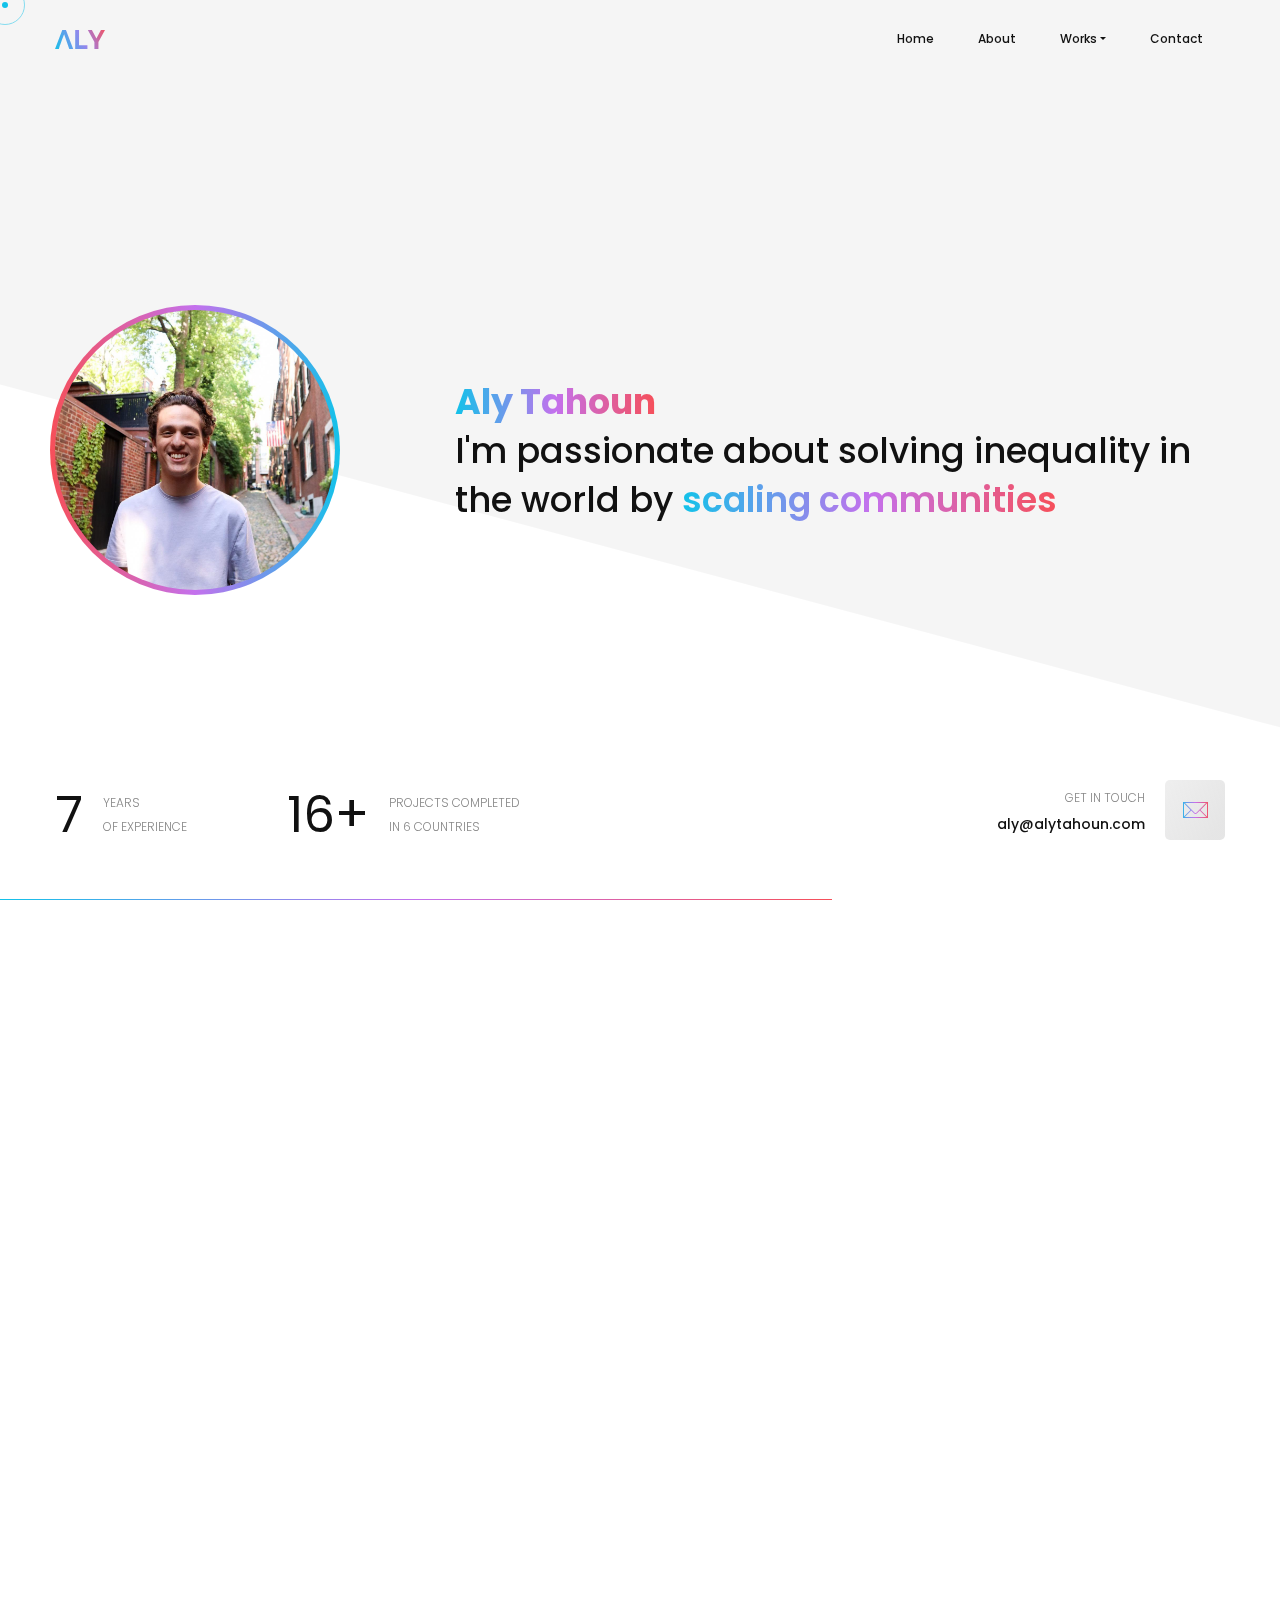
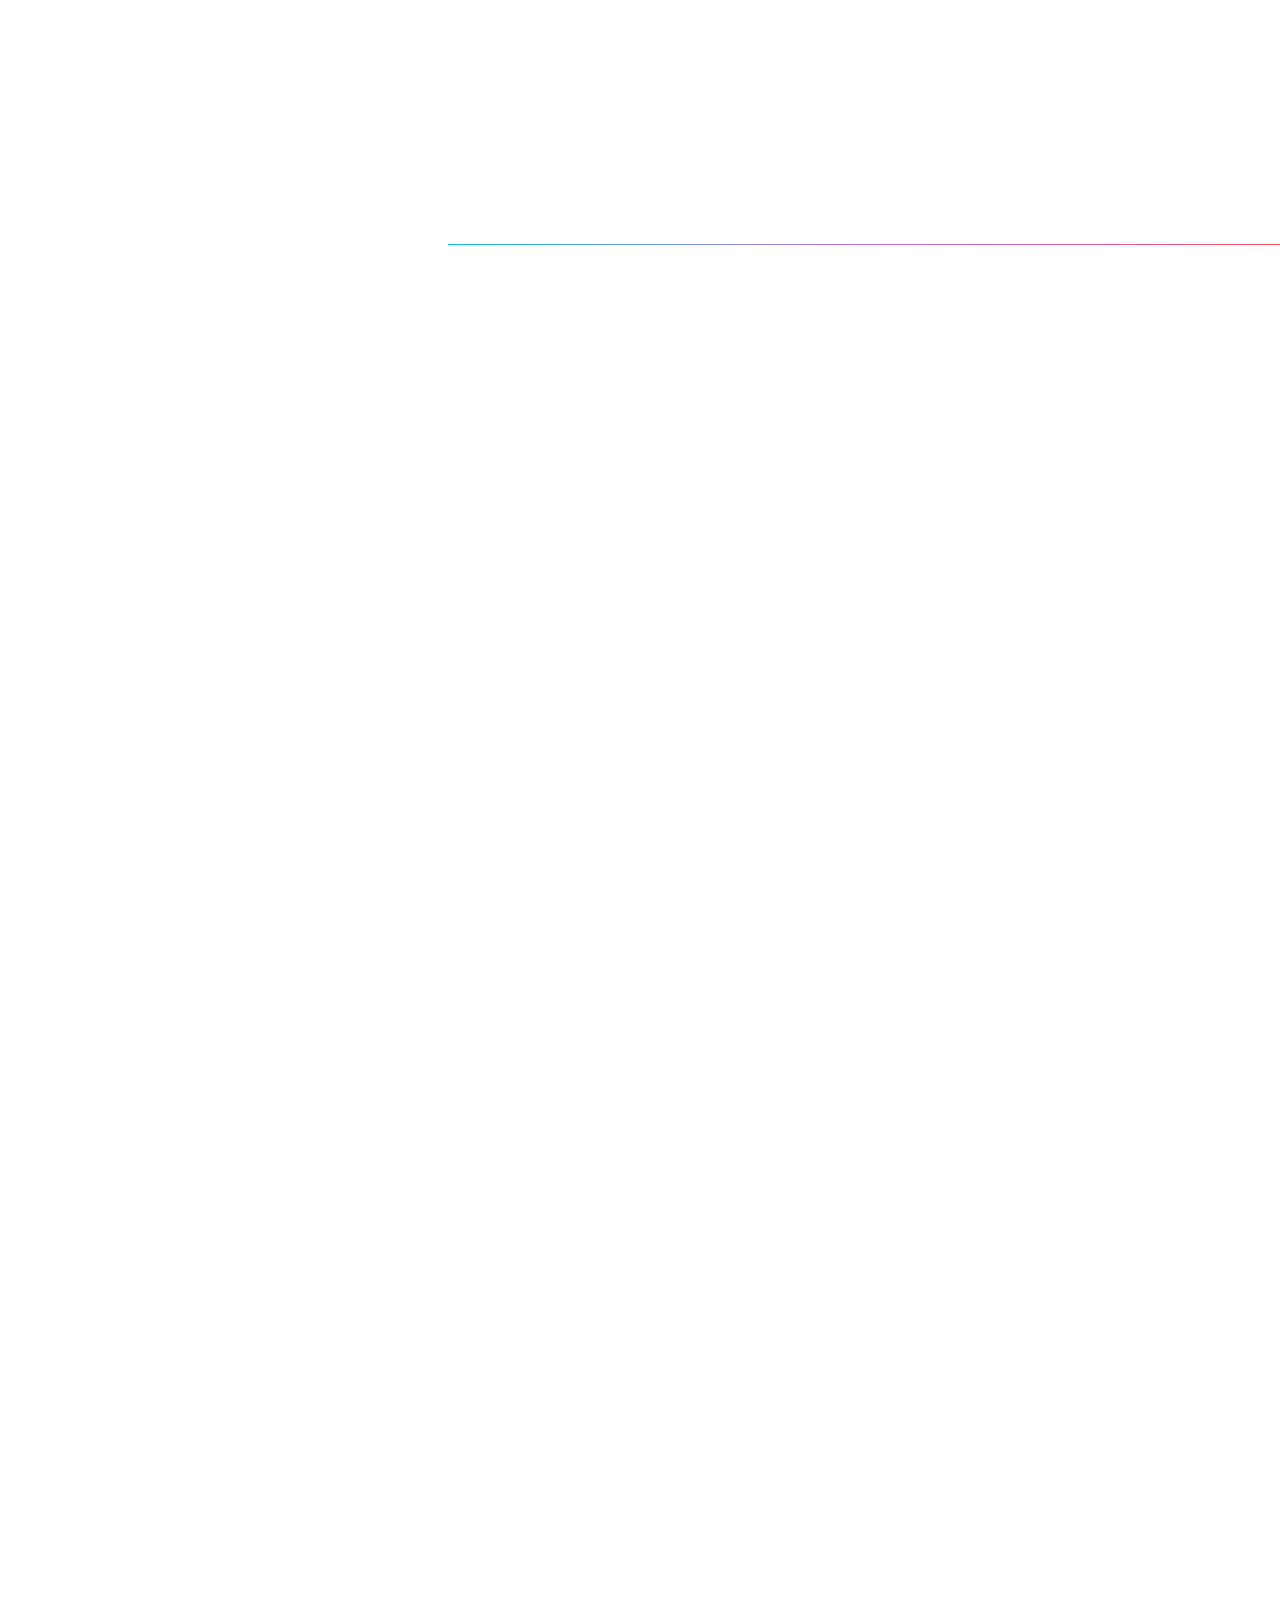
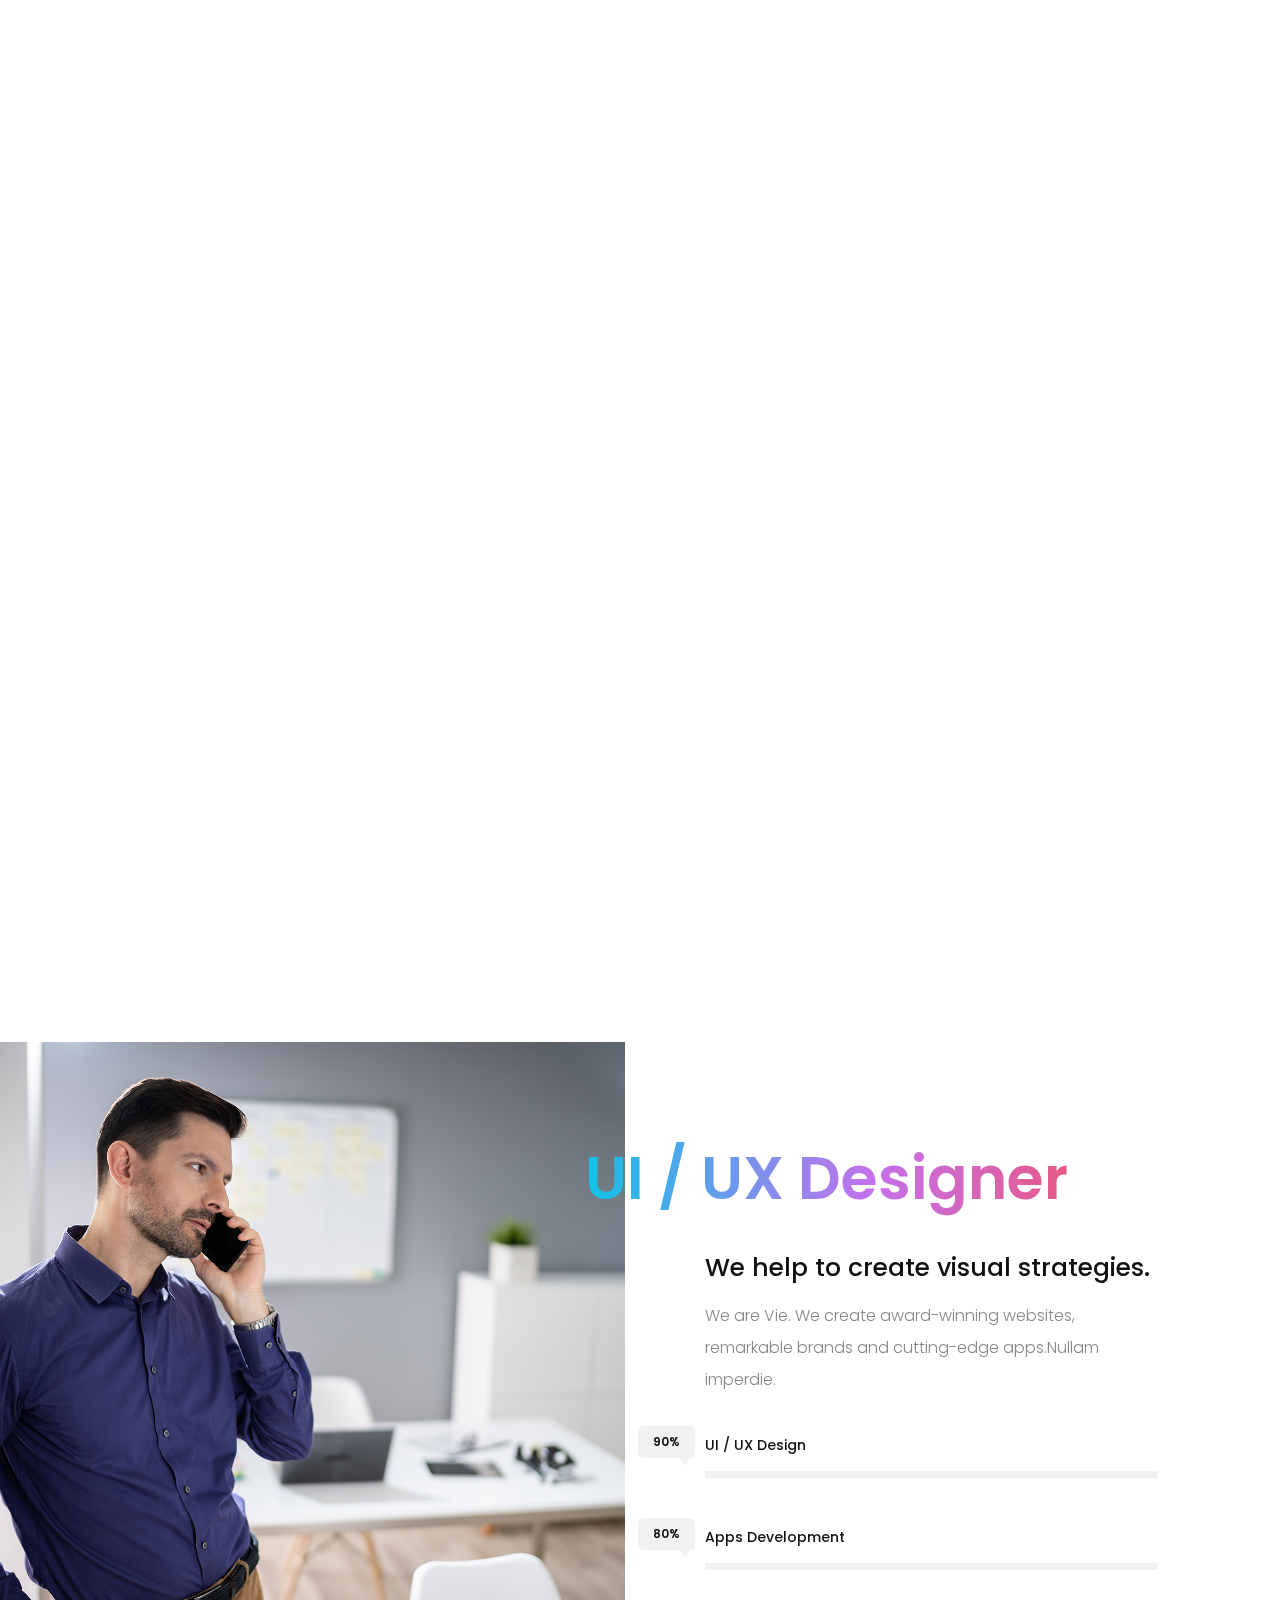
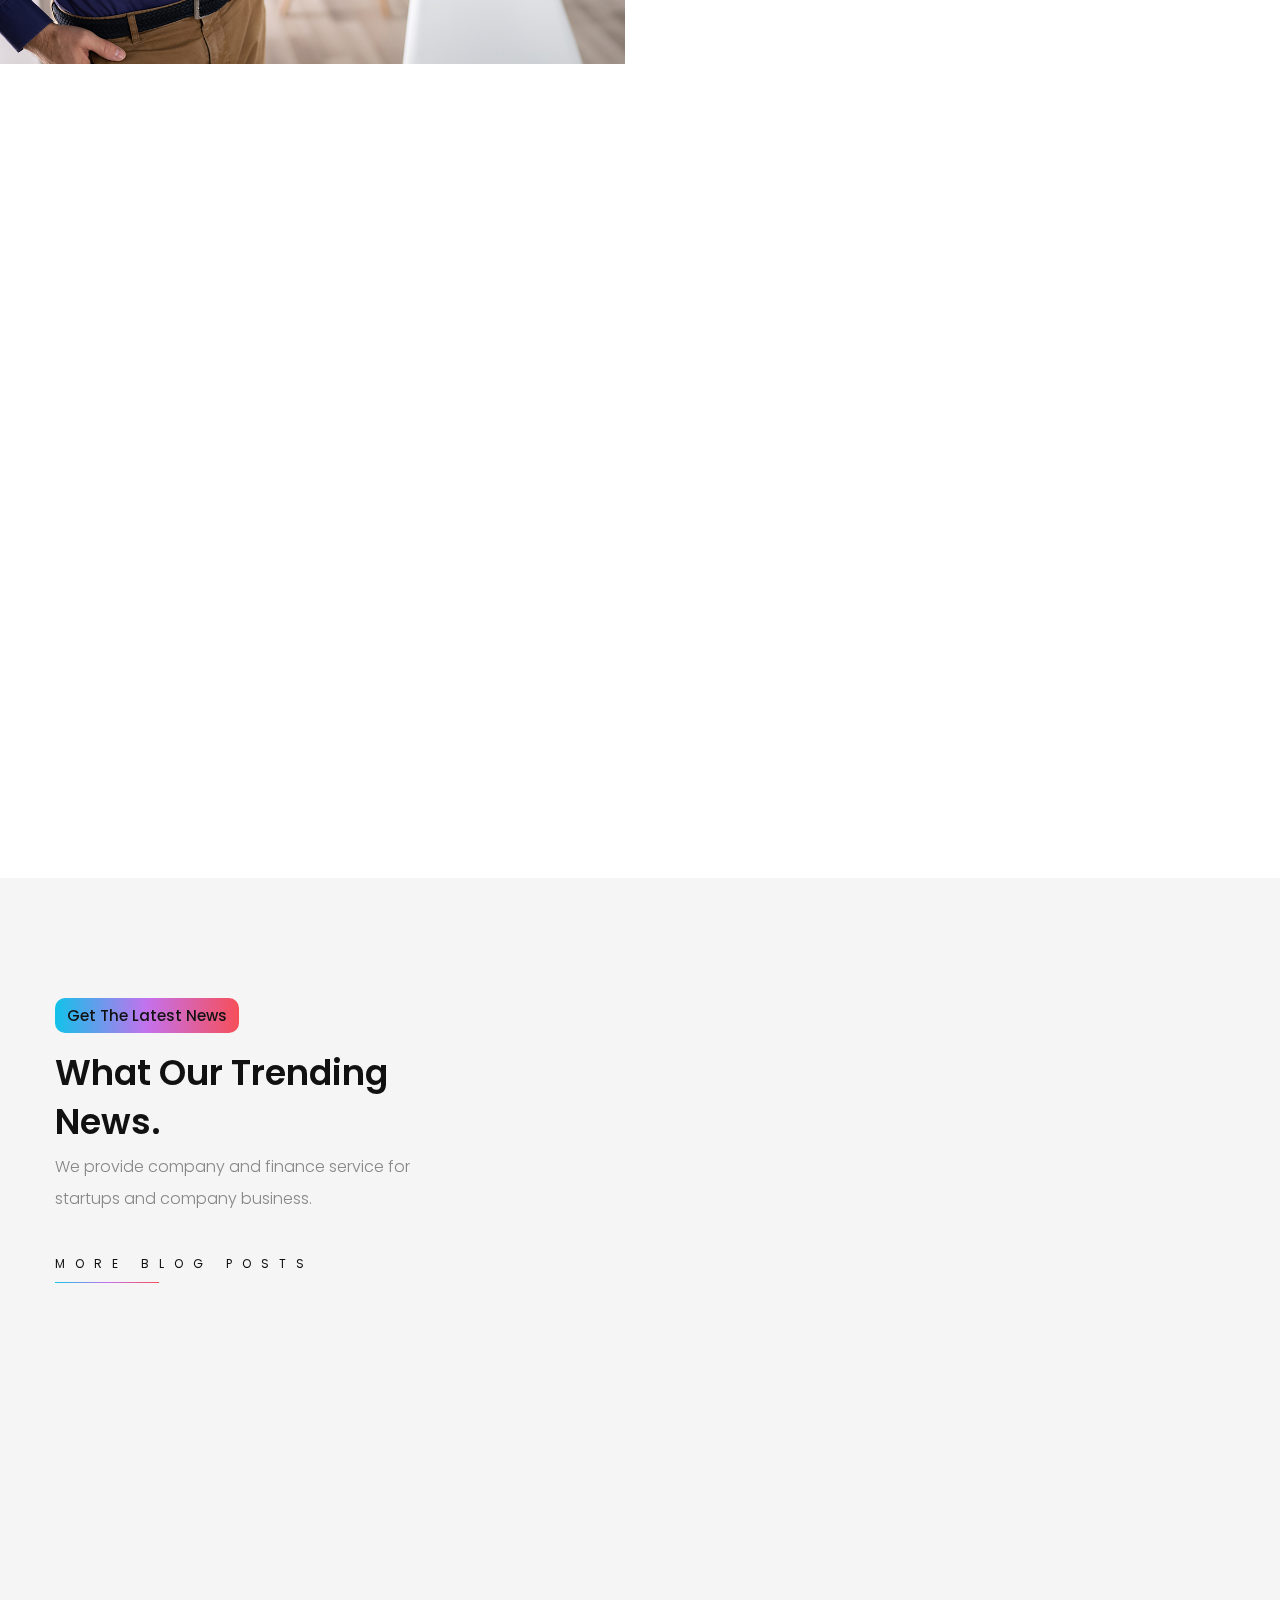
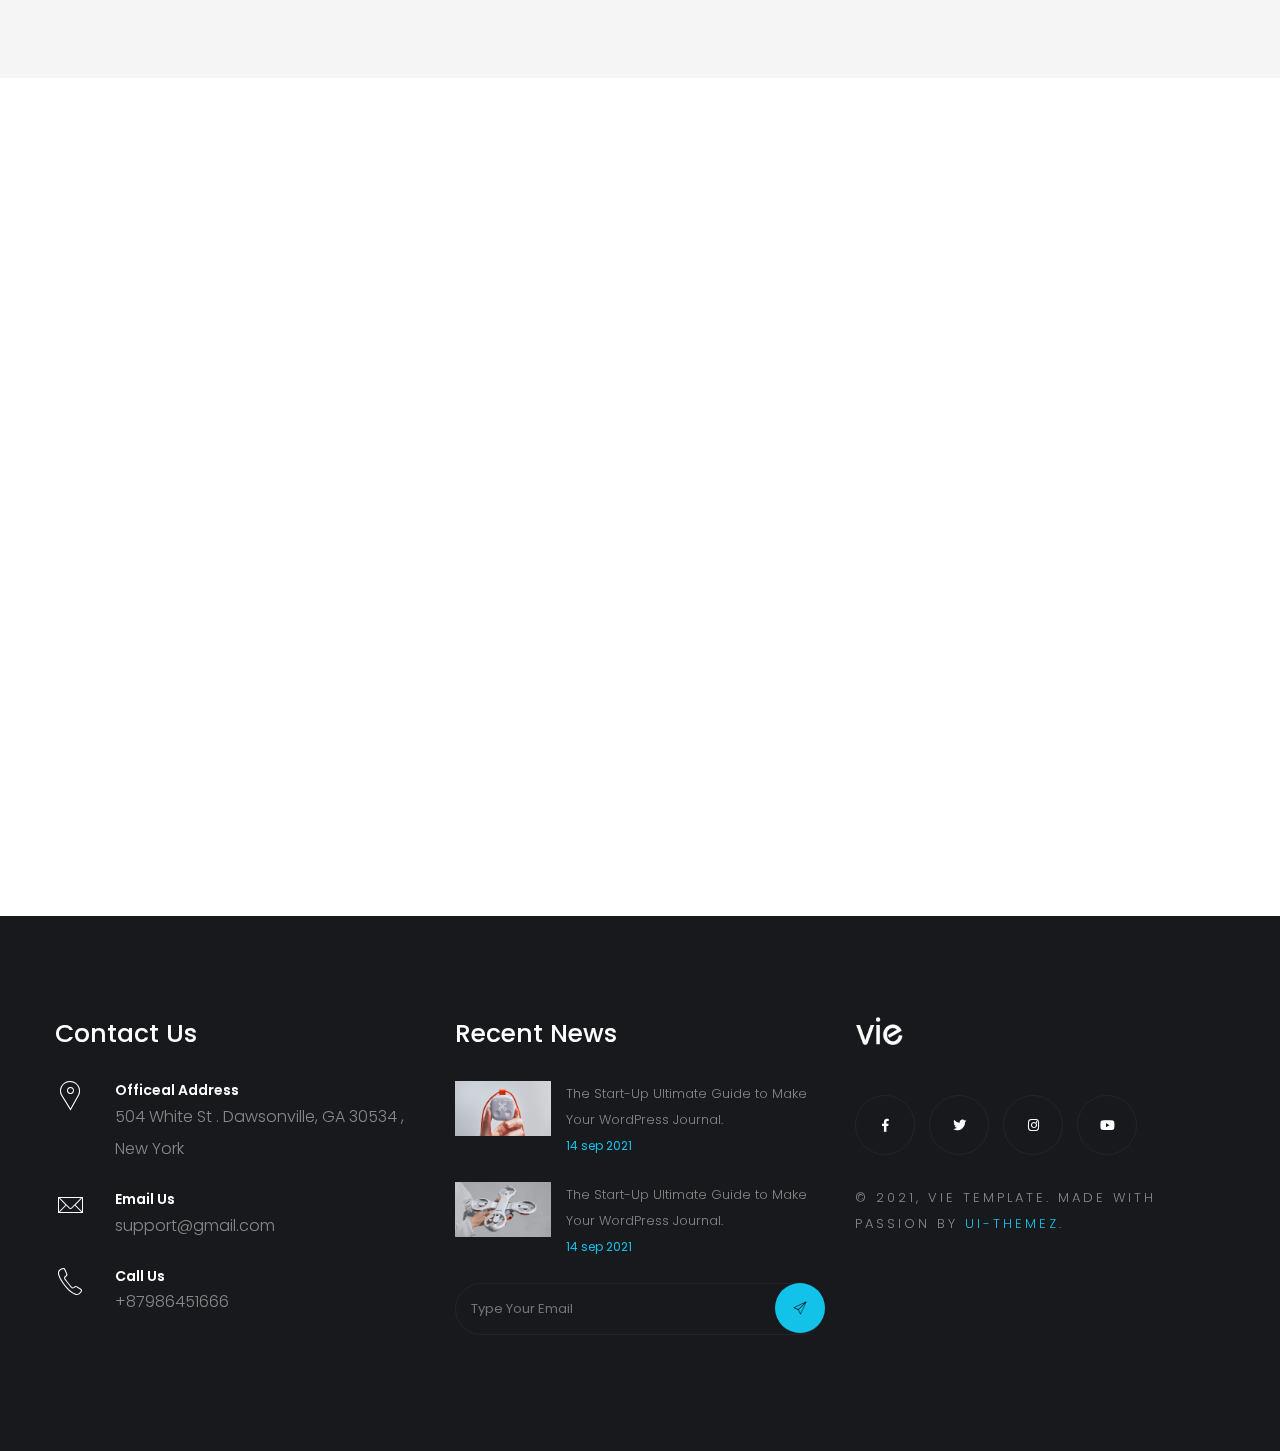
==== commit b2aa35fb: "index progress 1" ====
--- a/index.html
+++ b/index.html
@@ -7,7 +7,7 @@
     <meta http-equiv="X-UA-Compatible" content="IE=edge" />
     <meta name="viewport" content="width=device-width, initial-scale=1, maximum-scale=1" />
     <meta name="keywords" content="innovation research Aly Tahoun " />
-    <meta name="description" content="Explore the world in my eyes as I continue to " />
+    <meta name="description" content="Explore the world in my eyes as I continue to disrupt change through innovation." />
     <meta name="author" content="Aly Tahoun" />
 
     <!-- Title  -->
@@ -199,8 +199,8 @@
             <div class="row justify-content-center">
                 <div class="col-lg-8 col-md-10">
                     <div class="sec-head  text-center">
-                        <h6 class="wow fadeIn" data-wow-delay=".5s">Best Features</h6>
-                        <h3 class="wow color-font">We are a new digital product development agency</h3>
+                        <h6 class="wow fadeIn" data-wow-delay=".5s">My Values</h6>
+                        <h3 class="wow color-font">Things I keep at my core.</h3>
                     </div>
                 </div>
             </div>
@@ -208,44 +208,44 @@
                 <div class="col-lg-6 wow fadeInLeft" data-wow-delay=".5s">
                     <div class="item-box no-curve">
                         <div>
-                            <span class="icon color-font pe-7s-paint-bucket"></span>
+                            <span class="icon color-font pe-7s-help1"></span>
                         </div>
                         <div class="cont">
-                            <h6>Graphic Design</h6>
-                            <p>Tempore corrupti temporibus fuga earum asperiores fugit laudantium.</p>
+                            <h6>Curiosity</h6>
+                            <p>Relentless questioning guides me to new doors and opportunities.</p>
                         </div>
                     </div>
                 </div>
                 <div class="col-lg-6 wow fadeInLeft" data-wow-delay=".7s">
                     <div class="item-box no-curve">
                         <div>
-                            <span class="icon color-font pe-7s-phone"></span>
+                            <span class="icon color-font pe-7s-gleam"></span>
                         </div>
                         <div class="cont">
-                            <h6>Web & Mobile Design</h6>
-                            <p>Tempore corrupti temporibus fuga earum asperiores fugit.</p>
+                            <h6>Anti-complacency</h6>
+                            <p>I'm always hungry for the next problem to be solved.</p>
                         </div>
                     </div>
                 </div>
                 <div class="col-lg-6 wow fadeInLeft" data-wow-delay=".9s">
                     <div class="item-box no-curve">
                         <div>
-                            <span class="icon color-font pe-7s-display1"></span>
+                            <span class="icon color-font pe-7s-world"></span>
                         </div>
                         <div class="cont">
-                            <h6>Social media Marketing</h6>
-                            <p>Tempore corrupti temporibus fuga earum asperiores fugit.</p>
+                            <h6>Authentic</h6>
+                            <p>Working on what I truly believe in without worrying about zero-sum games.</p>
                         </div>
                     </div>
                 </div>
                 <div class="col-lg-6 wow fadeInLeft" data-wow-delay=".5s">
                     <div class="item-box no-curve">
                         <div>
-                            <span class="icon color-font pe-7s-diskette"></span>
+                            <span class="icon color-font pe-7s-graph1"></span>
                         </div>
                         <div class="cont">
-                            <h6>Document Legal Policy</h6>
-                            <p>Tempore corrupti temporibus fuga earum asperiores fugit laudantium.</p>
+                            <h6>Growth Mindset</h6>
+                            <p>Focusing on using the ability to iterate is more important than my speed.</p>
                         </div>
                     </div>
                 </div>
@@ -266,7 +266,7 @@
                 <div class="col-lg-8 col-md-10">
                     <div class="sec-head  text-center">
                         <h6 class="wow fadeIn" data-wow-delay=".5s">Portfolio</h6>
-                        <h3 class="wow color-font">Our Recent Web Design & <br> Some Past Projects.</h3>
+                        <h3 class="wow color-font">Some of my Recent Projects.</h3>
                     </div>
                 </div>
             </div>
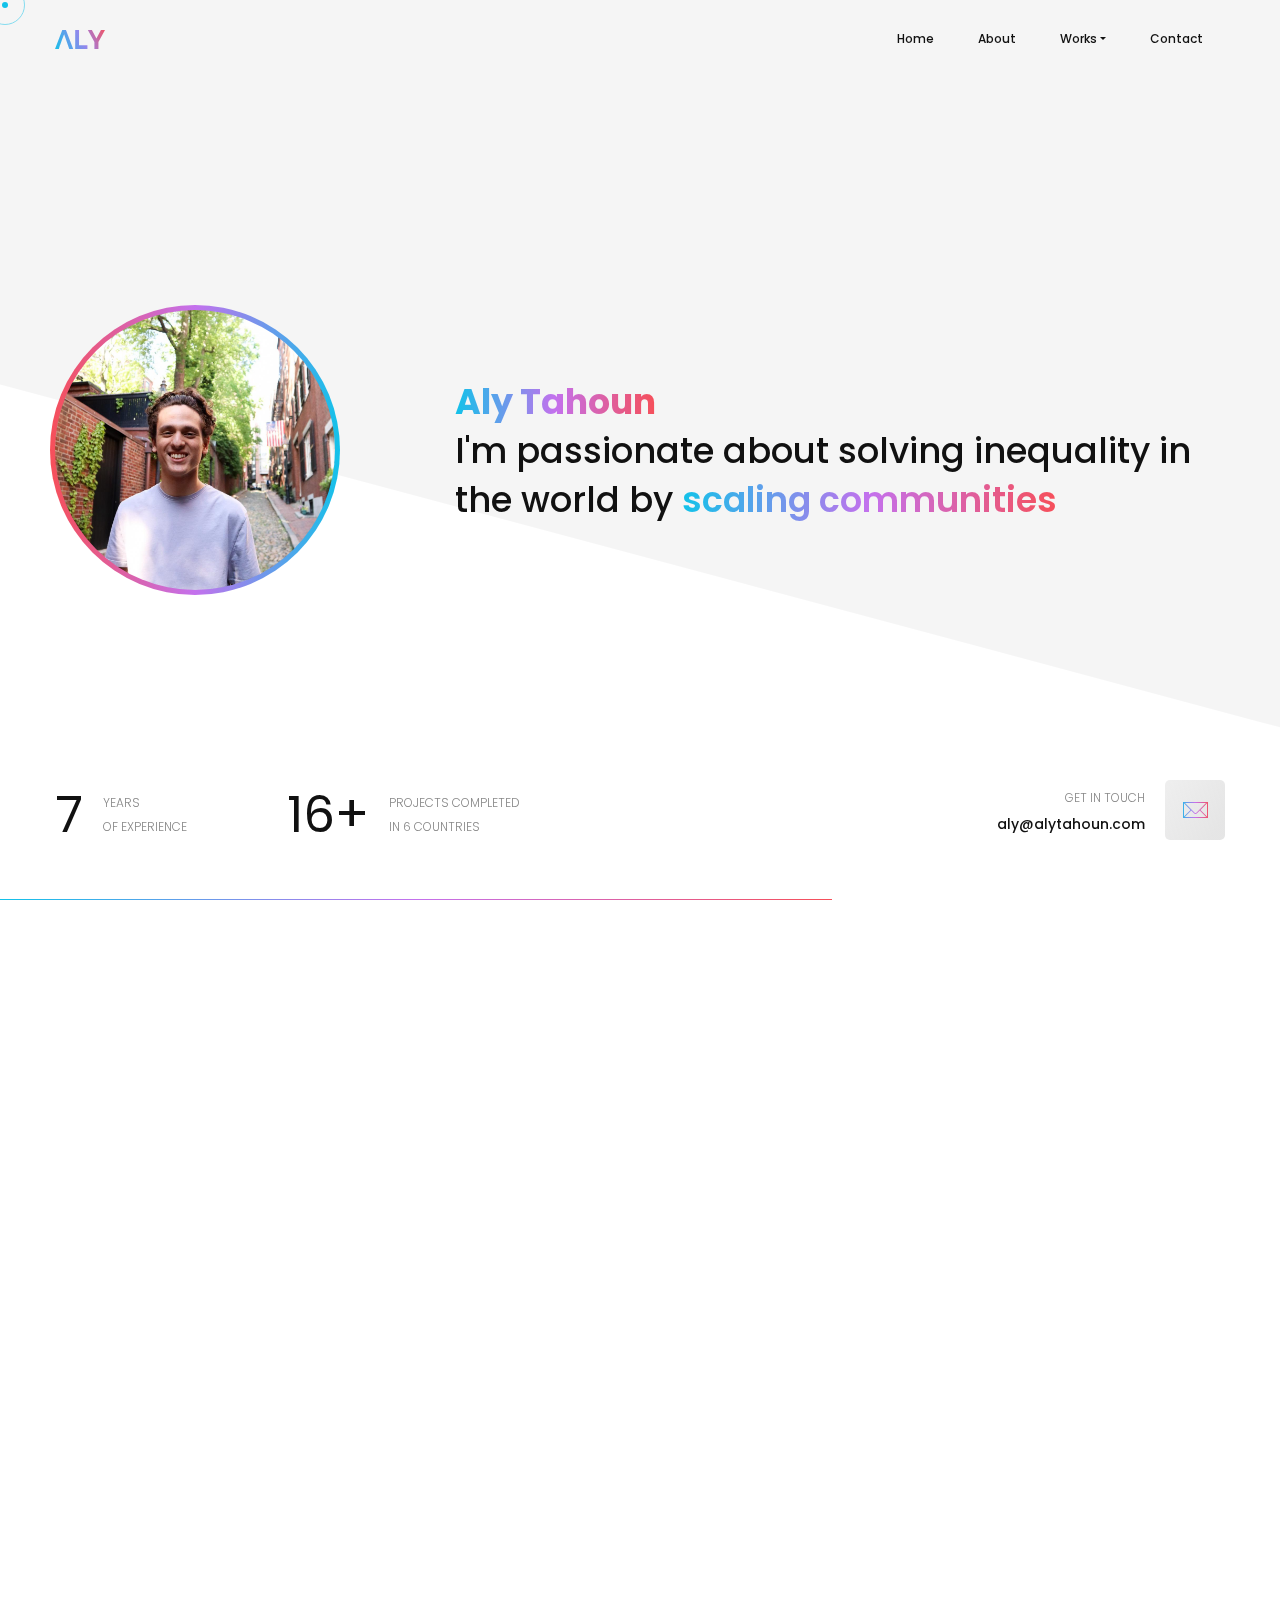
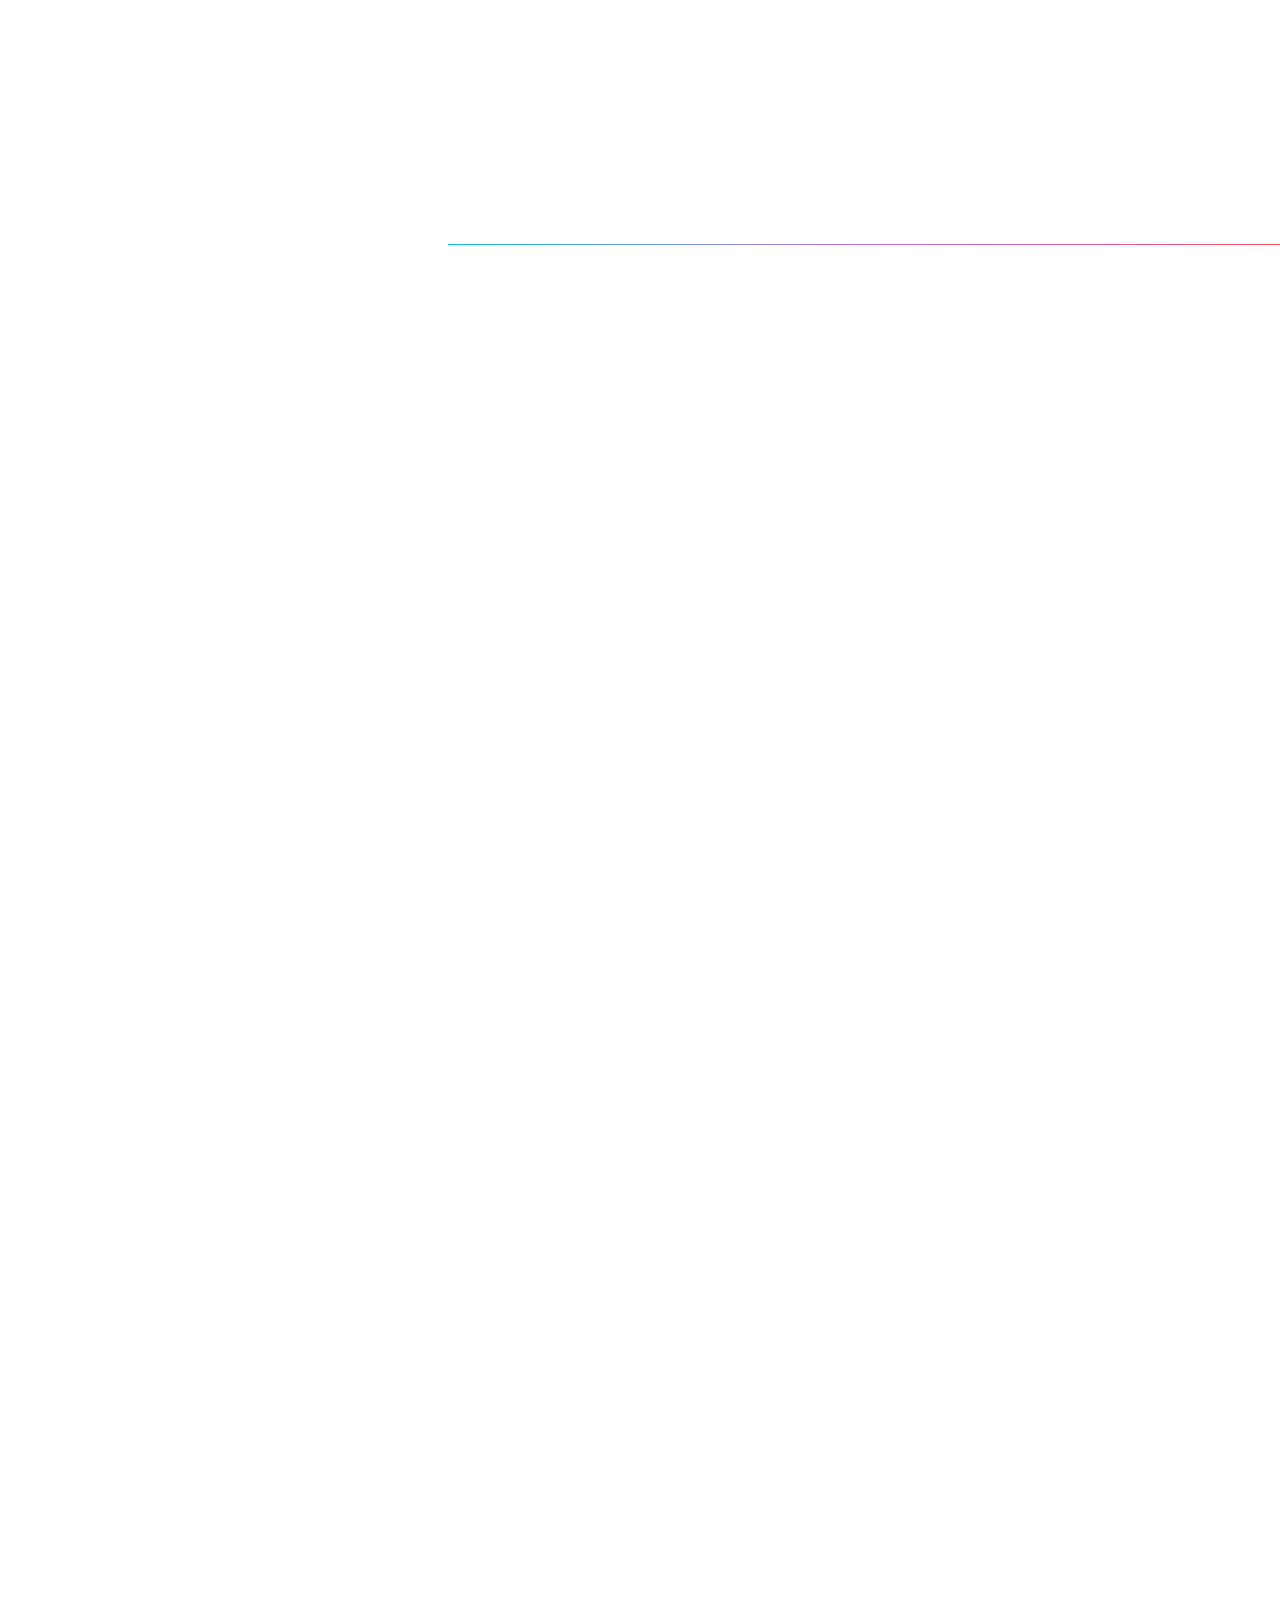
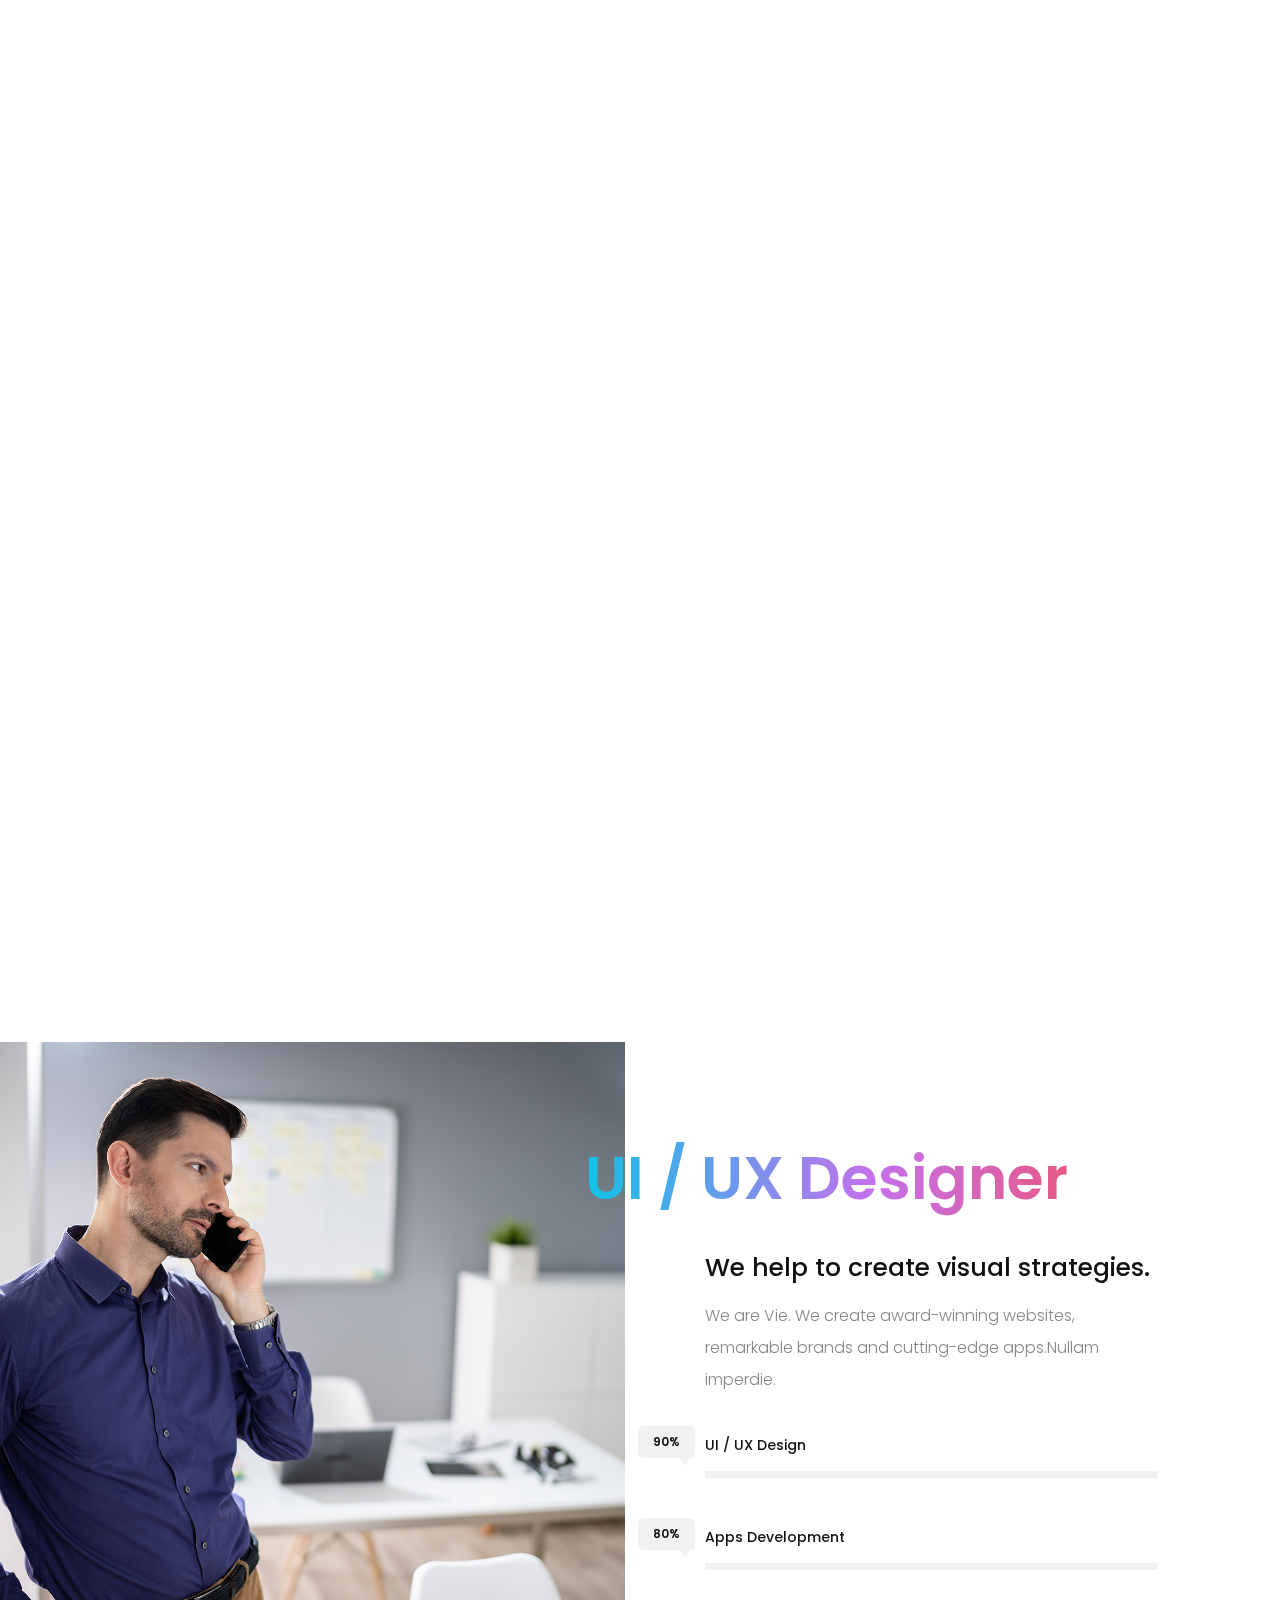
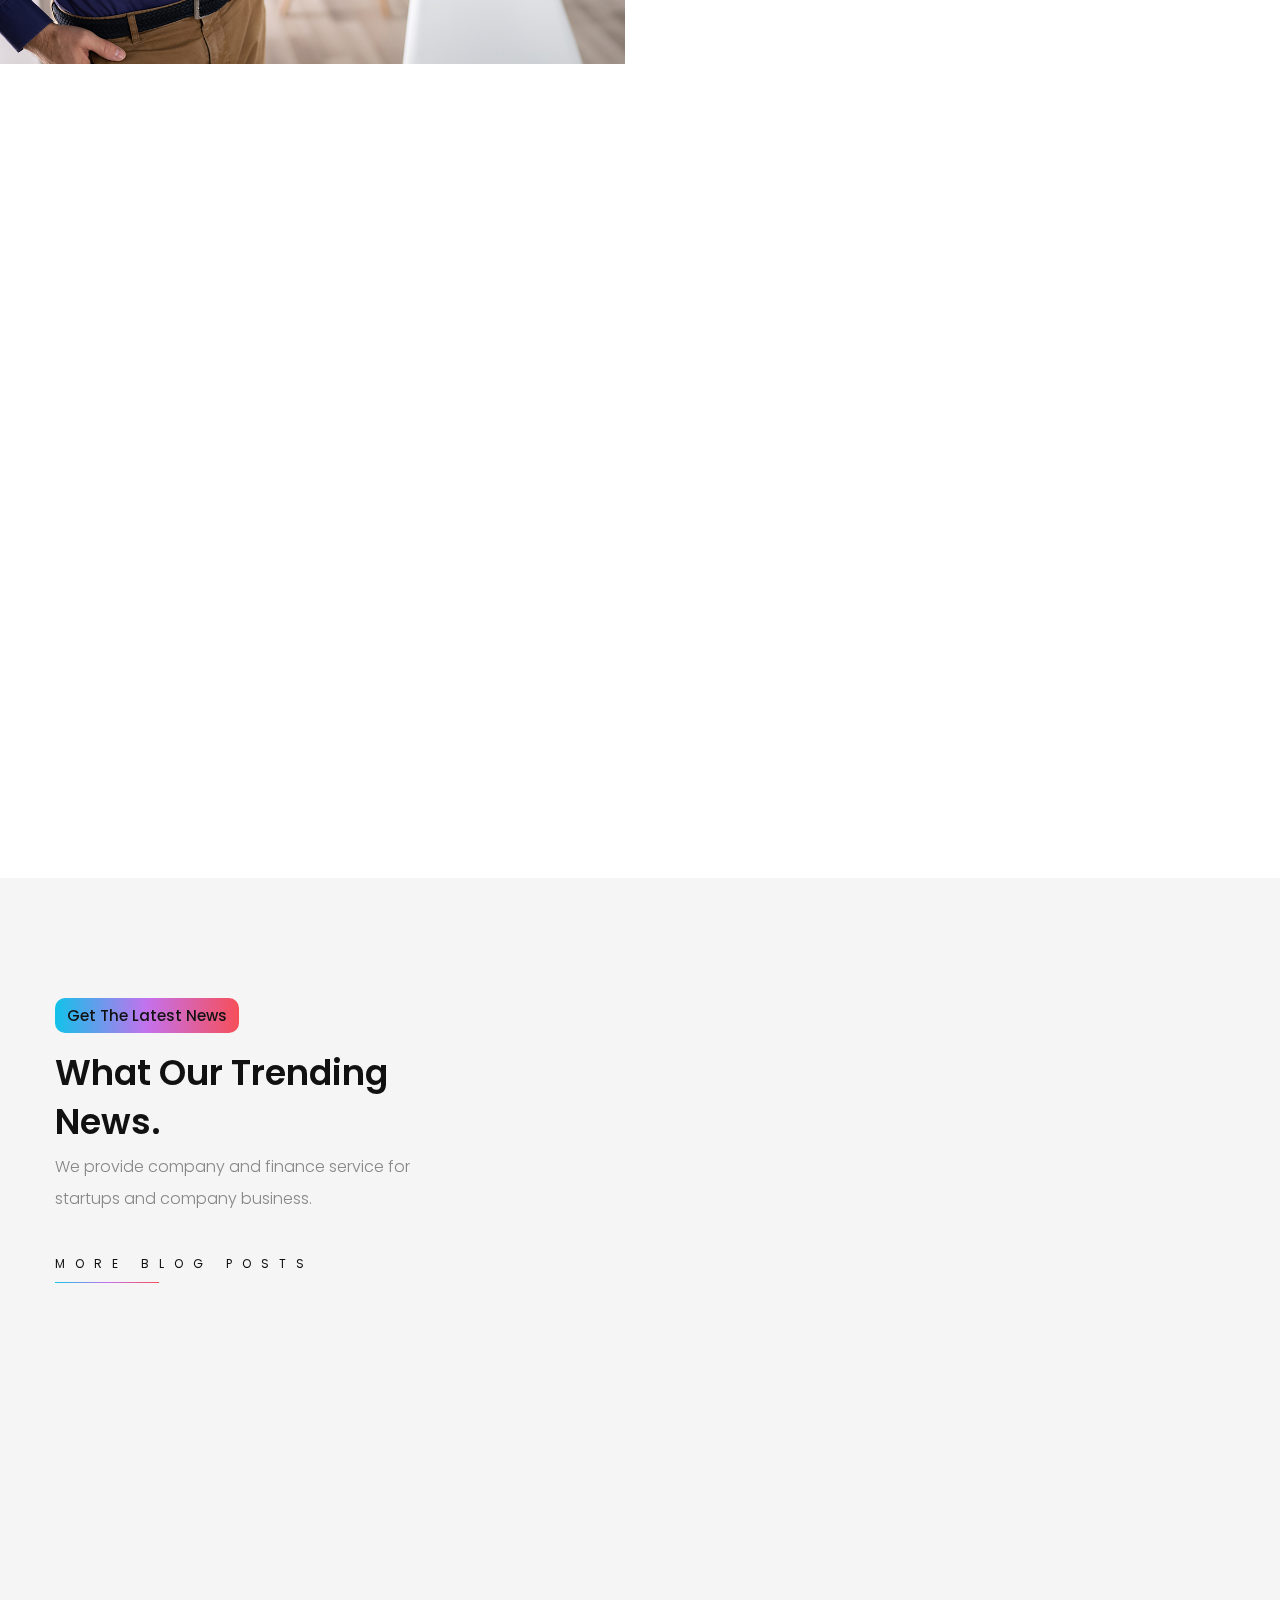
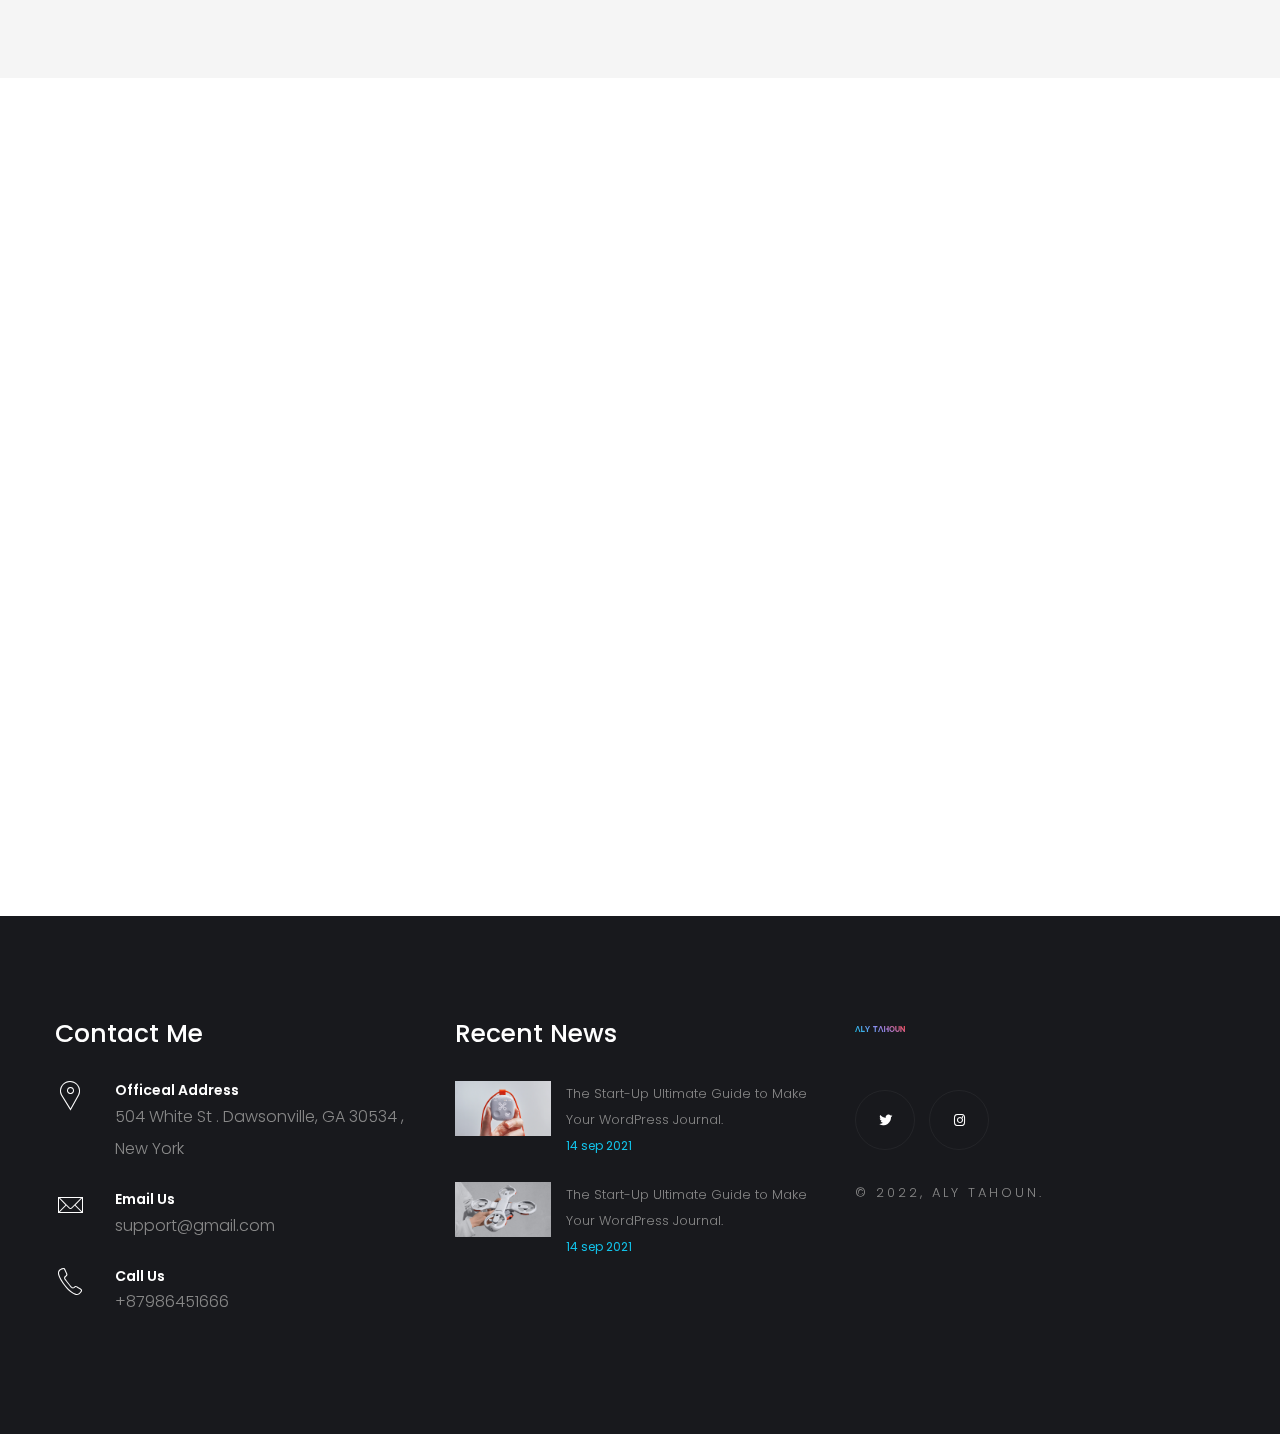
==== commit d1d5d2aa: "feat: begin org gallery view" ====
--- a/index.html
+++ b/index.html
@@ -266,7 +266,7 @@
                 <div class="col-lg-8 col-md-10">
                     <div class="sec-head  text-center">
                         <h6 class="wow fadeIn" data-wow-delay=".5s">Portfolio</h6>
-                        <h3 class="wow color-font">Some of my Recent Projects.</h3>
+                        <h3 class="wow color-font">Some of my recent projects.</h3>
                     </div>
                 </div>
             </div>
@@ -278,9 +278,9 @@
                 <div class="filtering col-12">
                     <div class="filter wow fadeIn" data-wow-delay=".5s">
                         <span data-filter='*' class="active">All</span>
-                        <span data-filter='.brand'>Branding</span>
-                        <span data-filter='.web'>Mobile App</span>
-                        <span data-filter='.graphic'>Creative</span>
+                        <span data-filter='.act'>Activism</span> <!--data-filter is subject to JS - make sure that this matches items in the gallery-->
+                        <span data-filter='.lead'>Leadership</span>
+                        <span data-filter='.project'>Projects</span>
                     </div>
                 </div>
 
@@ -752,7 +752,7 @@
                 <div class="col-lg-4">
                     <div class="item md-mb50">
                         <div class="title">
-                            <h5>Contact Us</h5>
+                            <h5>Contact Me</h5>
                         </div>
                         <ul>
                             <li>
@@ -806,28 +806,20 @@
                                     <span class="date">14 sep 2021</span>
                                 </div>
                             </li>
-                            <li>
-                                <div class="subscribe">
-                                    <input type="text" placeholder="Type Your Email">
-                                    <span class="subs pe-7s-paper-plane"></span>
-                                </div>
-                            </li>
                         </ul>
                     </div>
                 </div>
                 <div class="col-lg-4">
                     <div class="item">
                         <div class="logo">
-                            <img src="img/logo-light.png" alt="">
+                            <img src="img/logo-long.svg" alt="">
                         </div>
                         <div class="social">
-                            <a href="#0"><i class="fab fa-facebook-f"></i></a>
                             <a href="#0"><i class="fab fa-twitter"></i></a>
                             <a href="#0"><i class="fab fa-instagram"></i></a>
-                            <a href="#0"><i class="fab fa-youtube"></i></a>
                         </div>
                         <div class="copy-right">
-                            <p>© 2021, Vie Template. Made with passion by <a href="#0">UI-ThemeZ</a>.</p>
+                            <p>© 2022, Aly Tahoun.</p>
                         </div>
                     </div>
                 </div>
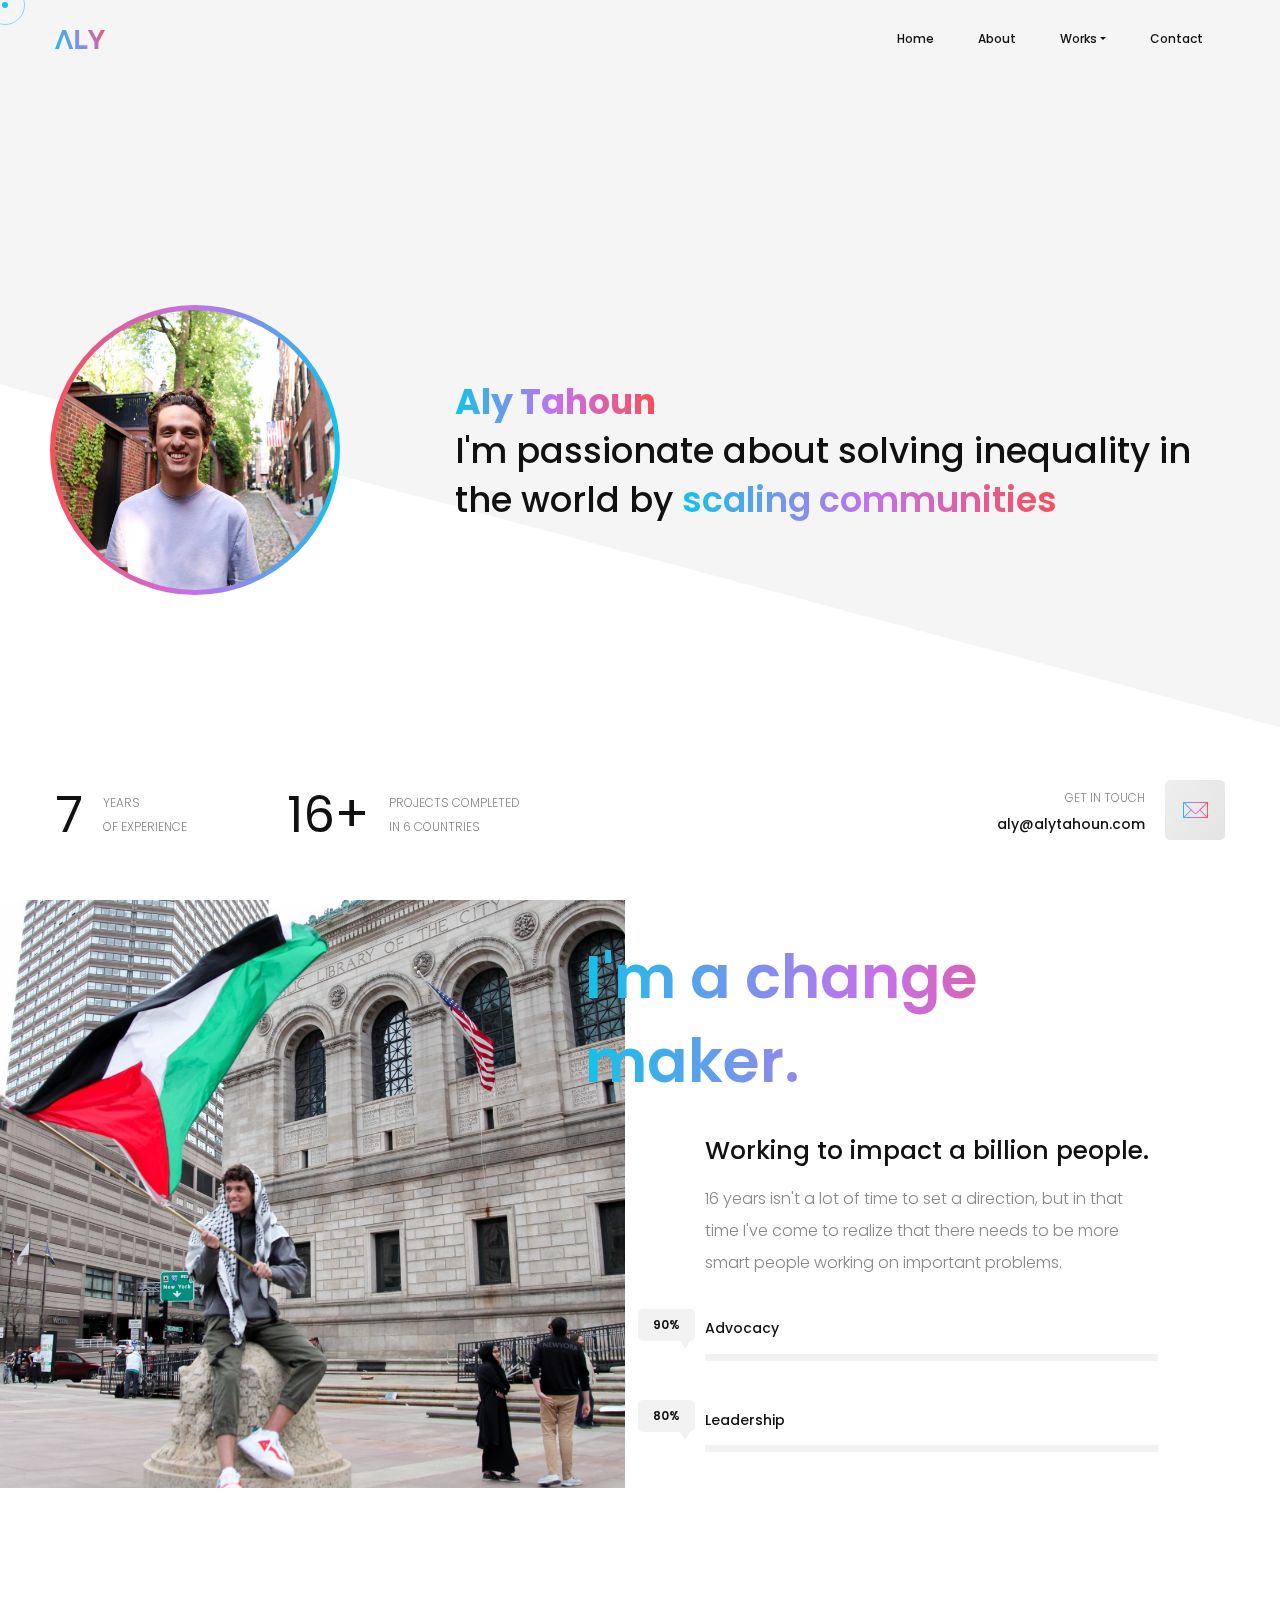
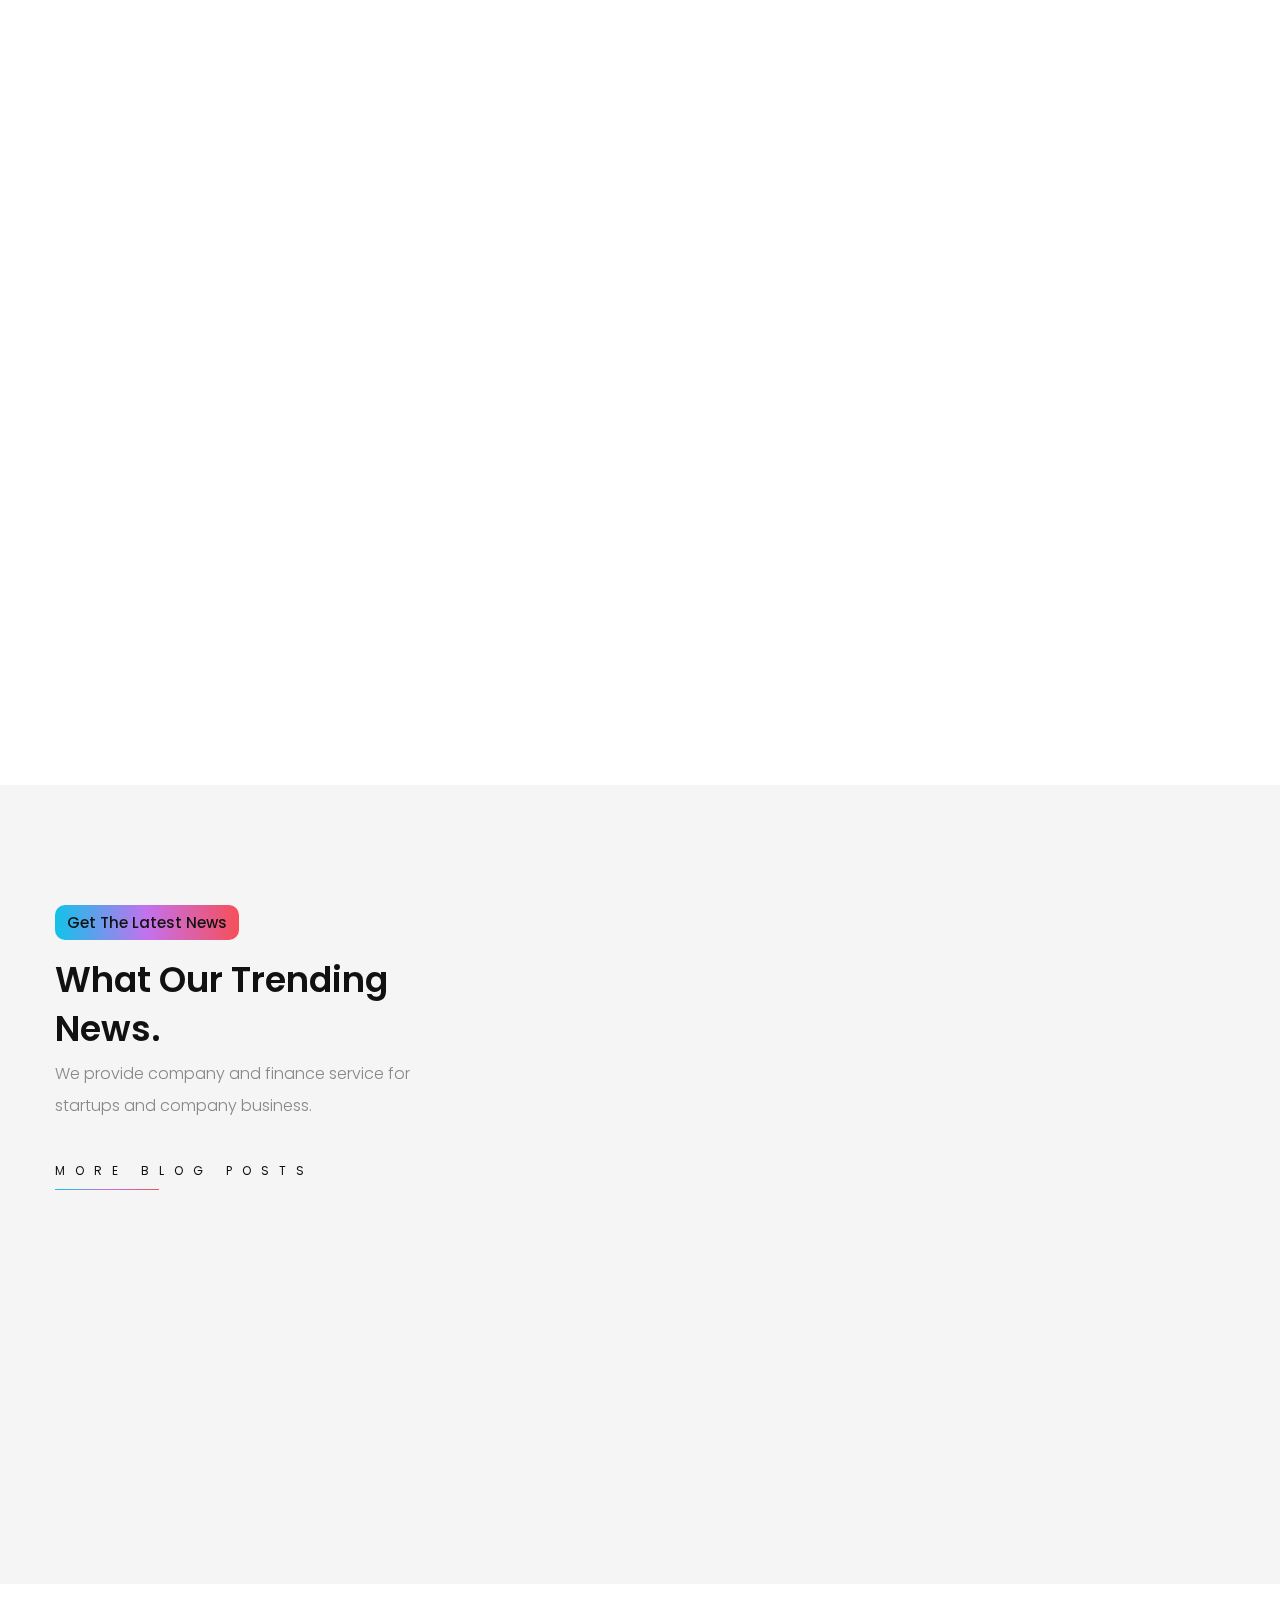
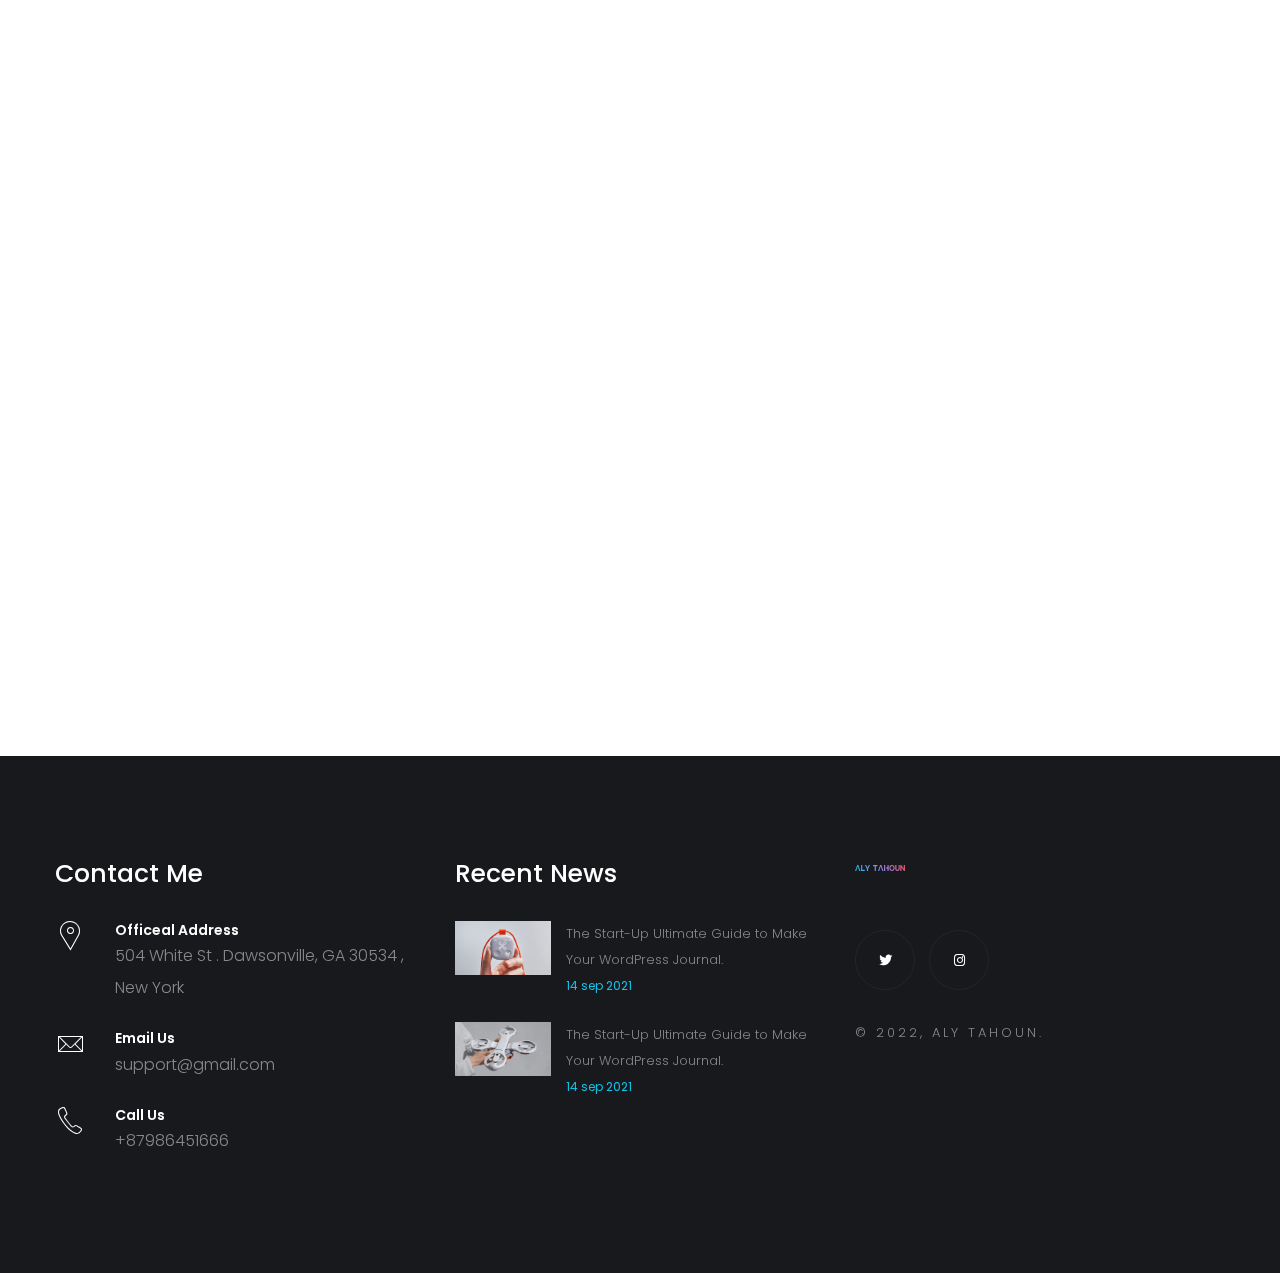
==== commit 0abf196c: "60% of index" ====
--- a/index.html
+++ b/index.html
@@ -185,12 +185,45 @@
                 </div>
             </div>
         </div>
-        <div class="line bottom left"></div>
+        <!--<div class="line bottom left"></div>-->
     </header>
 
     <!-- ==================== End Slider ==================== -->
 
-
+    <!-- ==================== Start about ==================== -->
+
+    <section class="about-cr">
+        <div class="container-fluid">
+            <div class="row">
+                <div class="col-lg-6 img md-mb50">
+                    <img src="img/intro/tahoun-flag.jpg" alt="">
+                </div>
+                <div class="col-lg-5 valign">
+                    <div class="cont full-width">
+                        <h3 class="color-font">I'm a change maker.</h3>
+                        <h5 class="co-tit mb-15">Working to impact a billion people.</h5>
+                            <p>16 years isn't a lot of time to set a direction, but in that time I've come to realize that there needs to be more smart people working on important problems.</p>
+                        <div class="skills-box mt-40">
+                            <div class="skill-item">
+                                <h5 class="fz-14 mb-15">Advocacy</h5>
+                                <div class="skill-progress">
+                                    <div class="progres" data-value="90%"></div>
+                                </div>
+                            </div>
+                            <div class="skill-item">
+                                <h5 class="fz-14 mb-15">Leadership</h5>
+                                <div class="skill-progress">
+                                    <div class="progres" data-value="80%"></div>
+                                </div>
+                            </div>
+                        </div>
+                    </div>
+                </div>
+            </div>
+        </div>
+    </section>
+
+    <!-- ==================== End about ==================== -->
 
     <!-- ==================== Start Services ==================== -->
 
@@ -233,7 +266,7 @@
                             <span class="icon color-font pe-7s-world"></span>
                         </div>
                         <div class="cont">
-                            <h6>Authentic</h6>
+                            <h6>Authenticity</h6>
                             <p>Working on what I truly believe in without worrying about zero-sum games.</p>
                         </div>
                     </div>
@@ -291,22 +324,19 @@
                     <div class="col-md-6 items graphic lg-mr wow fadeInUp" data-wow-delay=".4s">
                         <div class="item-img">
                             <div class="cont">
-                                <h6>Creative Mobile App</h6>
-                                <p>Ui / Ux creative mobile app design</p>
+                                <h6>🧑‍💼 CAIR Youth Board</h6>
+                                <p>Scaling efforts to protects Muslims in North America</p>
                             </div>
                             <a href="project-details2.html" class="rota">
-                                <img src="img/portfolio/freelancer/1.jpg" alt="image">
+                                <img src="img/portfolio/freelancer/cair-leadership.jpeg" alt="image">
                                 <div class="item-img-overlay"></div>
                             </a>
                             <div class="tags">
                                 <span>
-                                    <a href="#0">App</a>
-                                </span>
-                                <span>
-                                    <a href="#0">Fitnes</a>
-                                </span>
-                                <span>
-                                    <a href="#0">Creative</a>
+                                    <a href=".act">Activism</a>
+                                </span>
+                                <span>
+                                    <a href="#0">Leadership</a>
                                 </span>
                             </div>
                         </div>
@@ -447,43 +477,7 @@
 
 
 
-    <!-- ==================== Start about ==================== -->
-
-    <section class="about-cr">
-        <div class="container-fluid">
-            <div class="row">
-                <div class="col-lg-6 img md-mb50">
-                    <img src="img/intro/4.jpg" alt="">
-                </div>
-                <div class="col-lg-5 valign">
-                    <div class="cont full-width">
-                        <h3 class="color-font">UI / UX Designer</h3>
-                        <h5 class="co-tit mb-15">We help to create
-                            visual strategies.</h5>
-                        <p>We are Vie. We create award-winning websites, remarkable brands and cutting-edge
-                            apps.Nullam
-                            imperdie.</p>
-                        <div class="skills-box mt-40">
-                            <div class="skill-item">
-                                <h5 class="fz-14 mb-15">UI / UX Design</h5>
-                                <div class="skill-progress">
-                                    <div class="progres" data-value="90%"></div>
-                                </div>
-                            </div>
-                            <div class="skill-item">
-                                <h5 class="fz-14 mb-15">Apps Development</h5>
-                                <div class="skill-progress">
-                                    <div class="progres" data-value="80%"></div>
-                                </div>
-                            </div>
-                        </div>
-                    </div>
-                </div>
-            </div>
-        </div>
-    </section>
-
-    <!-- ==================== End about ==================== -->
+
 
 
 
@@ -685,36 +679,30 @@
             <div class="row justify-content-center">
                 <div class="col-lg-8 col-md-10">
                     <div class="sec-head  text-center">
-                        <h6 class="wow fadeIn" data-wow-delay=".5s">Contact Us</h6>
-                        <h3 class="wow color-font">Let’s Get in Touch And Make Magic Together.</h3>
+                        <h6 class="wow fadeIn" data-wow-delay=".5s">Contact</h6>
+                        <h3 class="wow color-font">Let's Build Something Together.</h3>
                     </div>
                 </div>
             </div>
             <div class="row justify-content-center">
                 <div class="col-lg-10">
                     <div class="form wow fadeInUp" data-wow-delay=".5s">
-                        <form id="contact-form" method="post" action="https://www.smartinnovates.com/uithemez/item/vie1/vie-light/contact.php">
+                        <form id="contact-form" method="post" action="">
 
                             <div class="messages"></div>
 
                             <div class="controls">
 
                                 <div class="row">
-                                    <div class="col-lg-4">
+                                    <div class="col-lg-4-1">
                                         <div class="form-group">
                                             <input id="form_name" type="text" name="name" placeholder="Name"
                                                 required="required">
                                         </div>
                                     </div>
-                                    <div class="col-lg-4">
+                                    <div class="col-lg-4-1">
                                         <div class="form-group">
                                             <input id="form_email" type="email" name="email" placeholder="Email"
-                                                required="required">
-                                        </div>
-                                    </div>
-                                    <div class="col-lg-4">
-                                        <div class="form-group">
-                                            <input id="form_name" type="text" name="name" placeholder="Name"
                                                 required="required">
                                         </div>
                                     </div>
@@ -727,7 +715,7 @@
                                     <div class="col-12">
                                         <div class="text-center">
                                             <a href="#0" class="butn bord curve mt-30">
-                                                <span>Send Massege</span>
+                                                <span>Send Message</span>
                                             </a>
                                         </div>
                                     </div>
